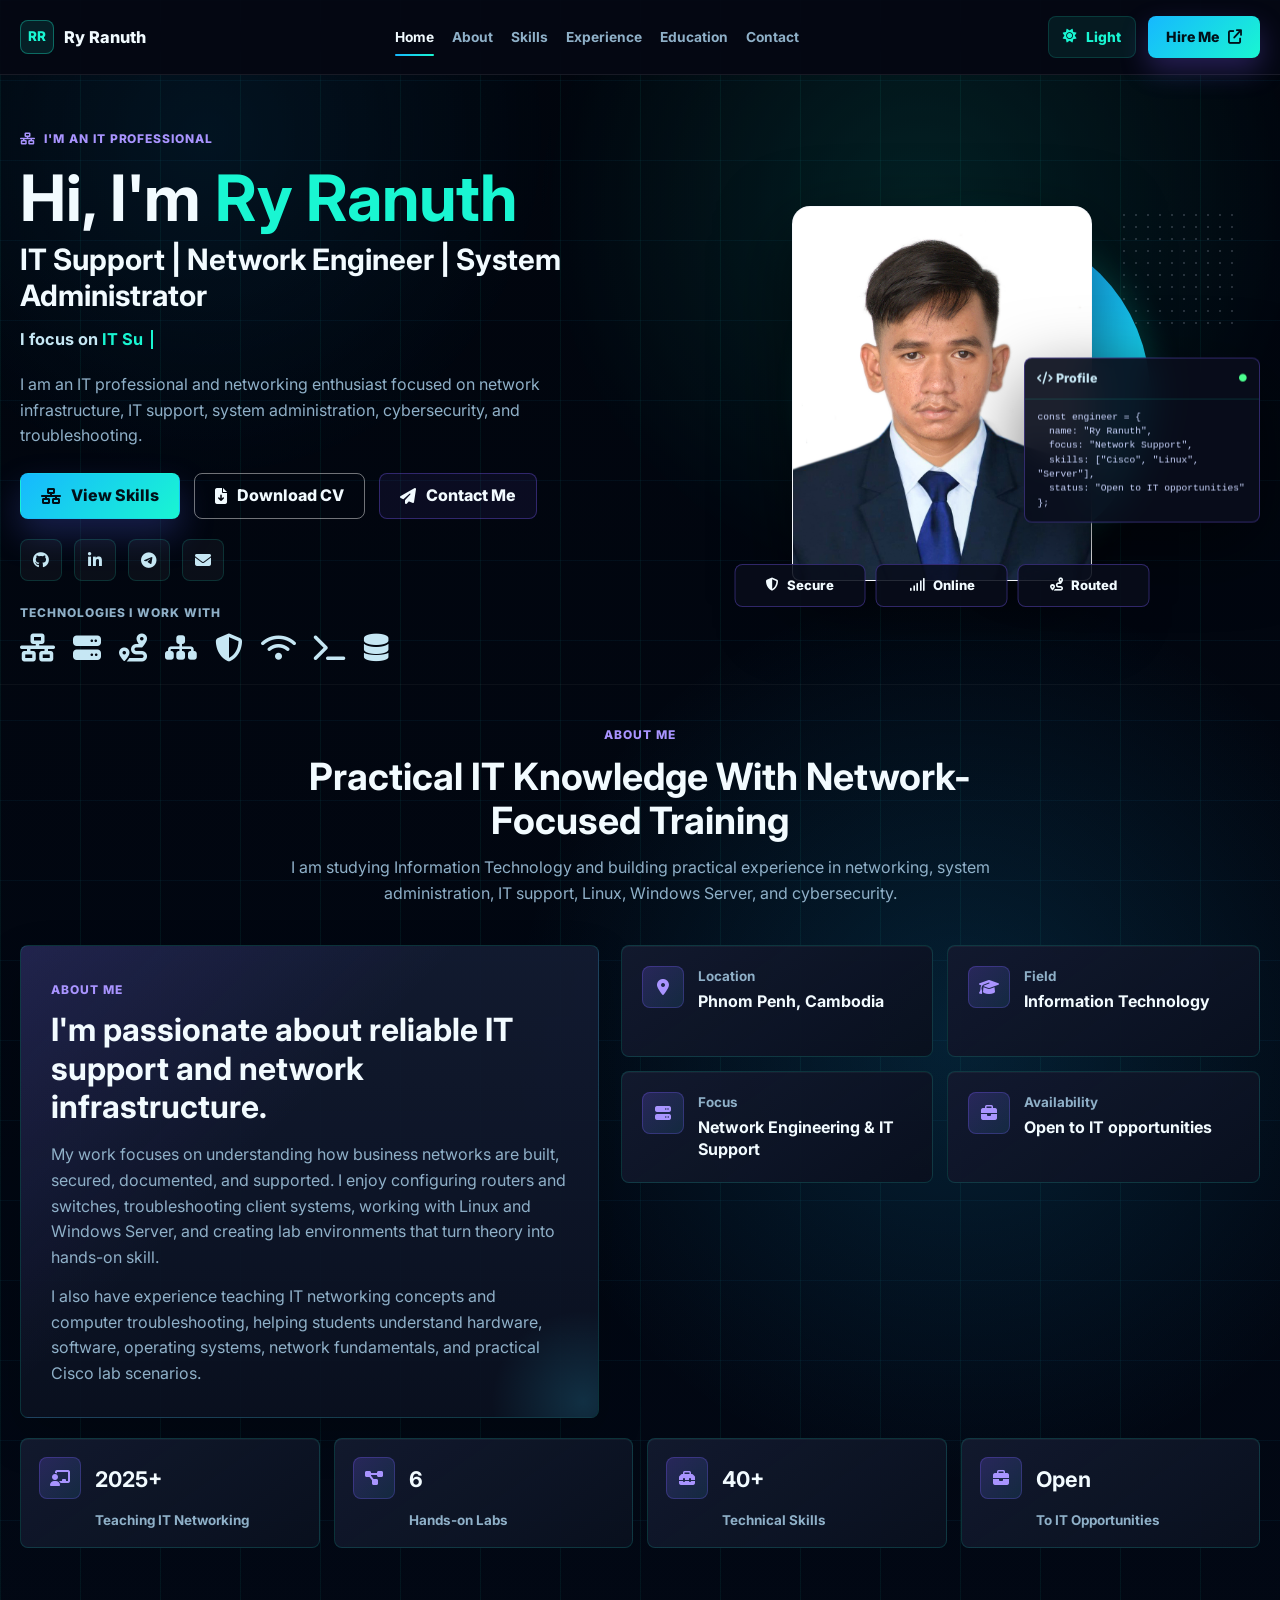
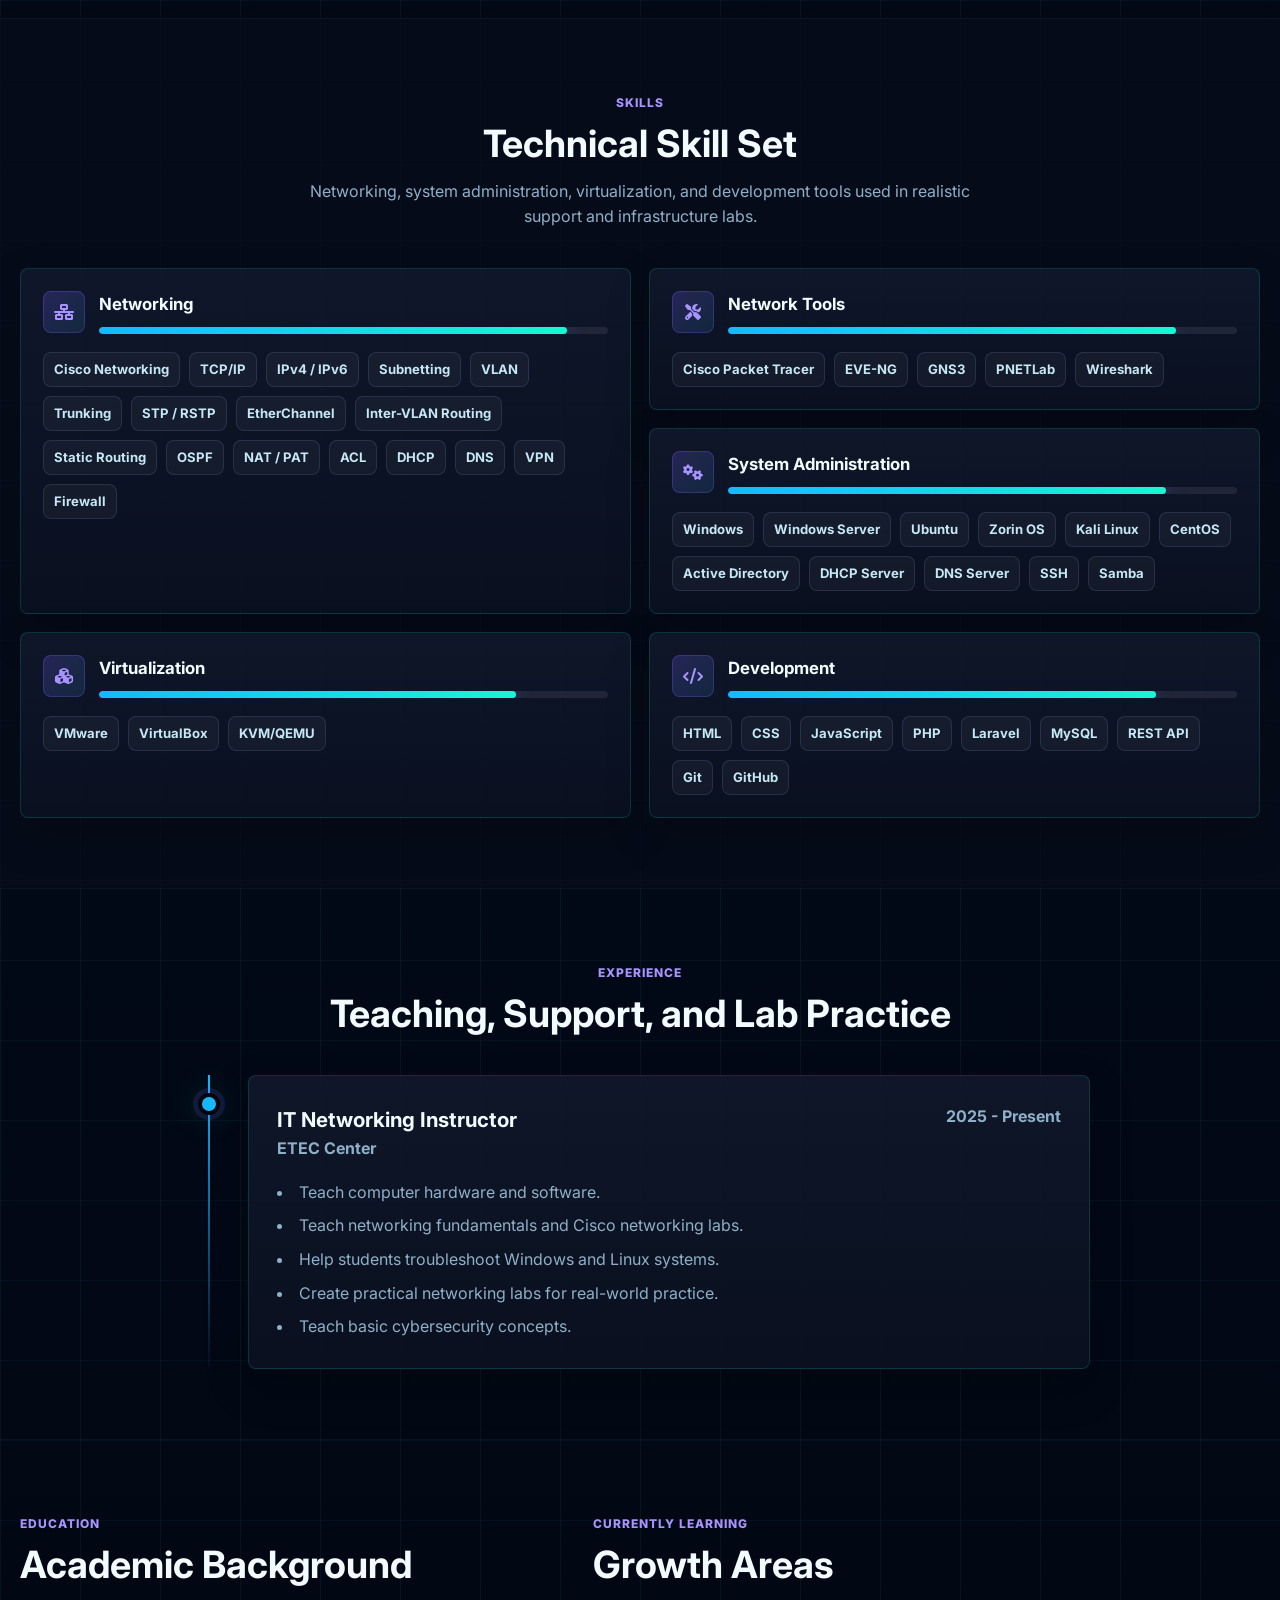
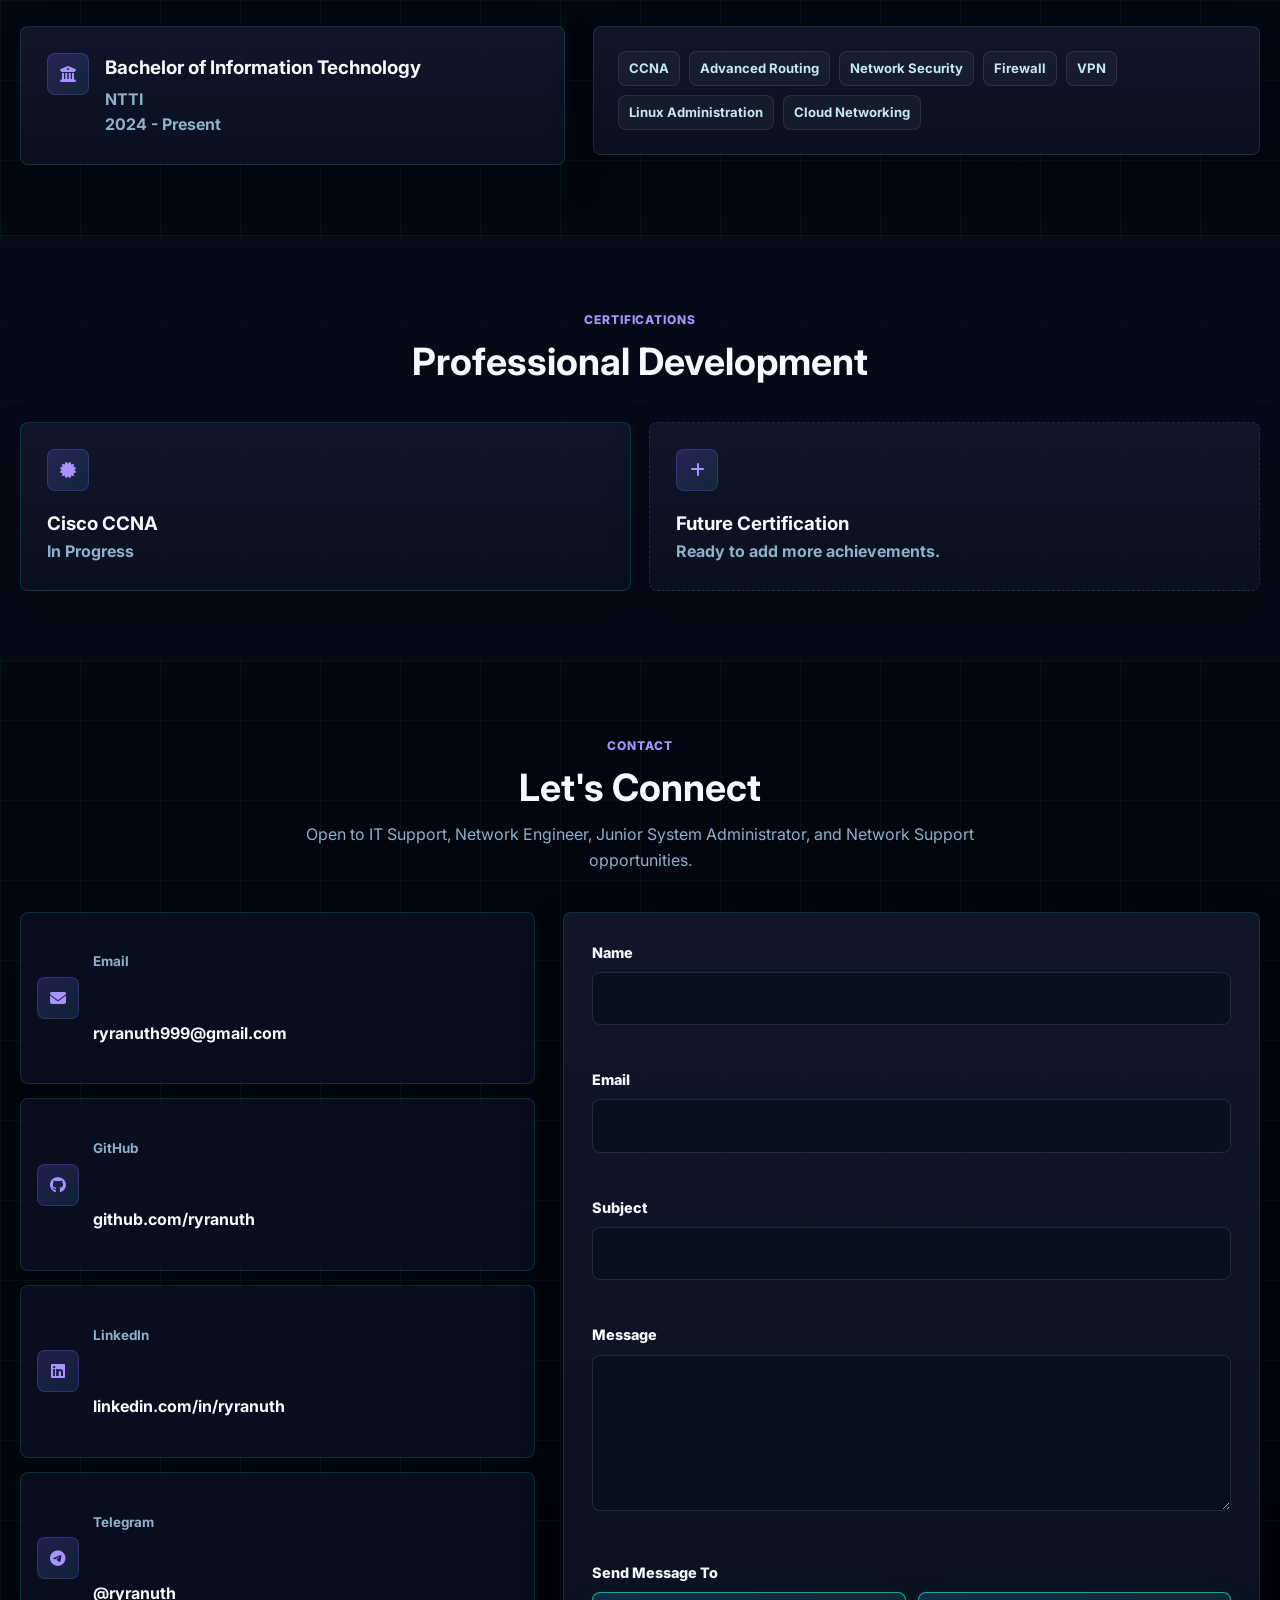
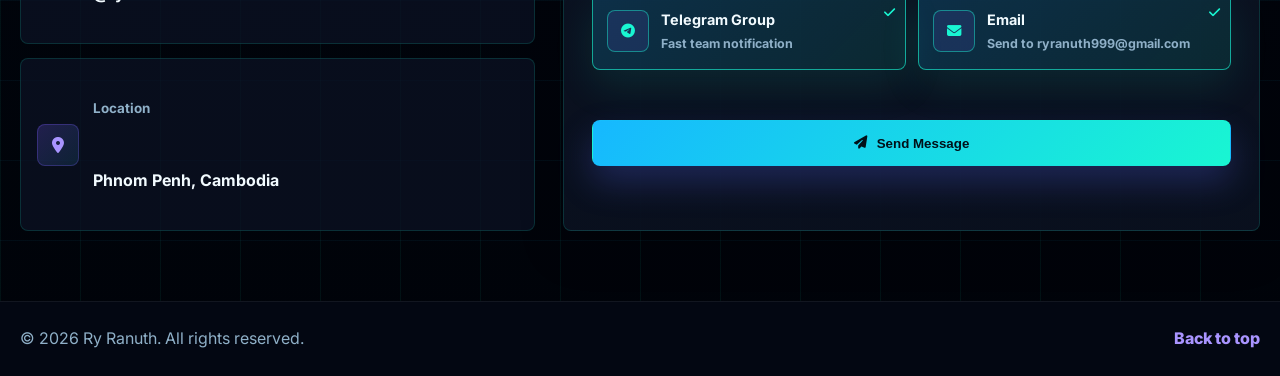
==== index.html @ 430db1b0 "Initial portfolio project" ====
<!DOCTYPE html>
<html lang="en">
  <head>
    <meta charset="UTF-8" />
    <meta name="viewport" content="width=device-width, initial-scale=1.0" />
    <meta
      name="description"
      content="Professional portfolio for Ry Ranuth, an IT Support and Network Engineer based in Phnom Penh, Cambodia."
    />
    <title>Ry Ranuth | IT Support & Network Engineer</title>

    <!-- Google Fonts and Font Awesome icons -->
    <link rel="preconnect" href="https://fonts.googleapis.com" />
    <link rel="preconnect" href="https://fonts.gstatic.com" crossorigin />
    <link
      href="https://fonts.googleapis.com/css2?family=Inter:wght@400;500;600;700;800&display=swap"
      rel="stylesheet"
    />
    <link
      rel="stylesheet"
      href="https://cdnjs.cloudflare.com/ajax/libs/font-awesome/6.5.2/css/all.min.css"
      crossorigin="anonymous"
      referrerpolicy="no-referrer"
    />

    <link rel="stylesheet" href="css/style.css?v=portfolio-ui-15" />
    <link rel="icon" type="image/svg+xml" href="assets/images/favicon.svg" />
  </head>
  <body>
    <!-- Header and main navigation -->
    <header class="site-header" id="top">
      <nav class="navbar" aria-label="Primary navigation">
        <a class="logo" href="#home" aria-label="Ry Ranuth home">
          <span class="logo-mark">RR</span>
          <span>Ry Ranuth</span>
        </a>

        <button
          class="menu-toggle"
          type="button"
          aria-label="Open navigation menu"
          aria-expanded="false"
        >
          <span class="menu-bars" aria-hidden="true"></span>
        </button>

        <ul class="nav-links">
          <li><a href="#home" class="nav-link active">Home</a></li>
          <li><a href="#about" class="nav-link">About</a></li>
          <li><a href="#skills" class="nav-link">Skills</a></li>
          <li><a href="#experience" class="nav-link">Experience</a></li>
          <li><a href="#education" class="nav-link">Education</a></li>
          <li><a href="#contact" class="nav-link">Contact</a></li>
        </ul>

        <div class="nav-actions">
          <button class="theme-toggle" id="themeToggle" type="button" aria-label="Switch to light mode">
            <i class="fa-solid fa-sun"></i>
            <span>Light</span>
          </button>
          <a class="nav-cta" href="#contact">
            Hire Me
            <i class="fa-solid fa-arrow-up-right-from-square"></i>
          </a>
        </div>
      </nav>
    </header>

    <main>
      <!-- Hero section -->
      <section class="hero section" id="home">
        <div class="hero-bg-grid" aria-hidden="true"></div>
        <div class="container hero-content">
          <div class="hero-copy reveal visible">
            <p class="eyebrow">
              <i class="fa-solid fa-network-wired"></i>
              I'm an IT professional
            </p>
            <h1>Hi, I'm <span>Ry Ranuth</span></h1>
            <h2>IT Support | Network Engineer | System Administrator</h2>
            <p class="typing-line">
              I focus on <span id="typingText">IT Support</span>
              <span class="typing-cursor" aria-hidden="true"></span>
            </p>
            <p class="hero-description">
              I am an IT professional and networking enthusiast focused on
              network infrastructure, IT support, system administration,
              cybersecurity, and troubleshooting.
            </p>

            <div class="hero-actions" aria-label="Primary actions">
              <a class="btn btn-primary" href="#skills">
                <i class="fa-solid fa-network-wired"></i>
                View Skills
              </a>
              <a class="btn btn-secondary" href="#" id="downloadCv">
                <i class="fa-solid fa-file-arrow-down"></i>
                Download CV
              </a>
              <a class="btn btn-ghost" href="#contact">
                <i class="fa-solid fa-paper-plane"></i>
                Contact Me
              </a>
            </div>

            <div class="social-links" aria-label="Social links">
              <a href="https://github.com/ryranuth999" target="_blank" rel="noopener" aria-label="GitHub">
                <i class="fa-brands fa-github"></i>
                <span class="icon-fallback">GH</span>
              </a>
              <a href="https://www.linkedin.com/in/ryranuth" target="_blank" rel="noopener" aria-label="LinkedIn">
                <i class="fa-brands fa-linkedin-in"></i>
                <span class="icon-fallback">IN</span>
              </a>
              <a href="https://t.me/ryranuth" target="_blank" rel="noopener" aria-label="Telegram">
                <i class="fa-brands fa-telegram"></i>
                <span class="icon-fallback">TG</span>
              </a>
              <a href="mailto:ryranuth999@gmail.com" aria-label="Email">
                <i class="fa-solid fa-envelope"></i>
                <span class="icon-fallback">@</span>
              </a>
            </div>

            <div class="hero-tech">
              <span>Technologies I work with</span>
              <div>
                <i class="fa-solid fa-network-wired" title="Network Infrastructure"></i>
                <i class="fa-solid fa-server" title="Server Administration"></i>
                <i class="fa-solid fa-route" title="Routing"></i>
                <i class="fa-solid fa-sitemap" title="VLAN and Switching"></i>
                <i class="fa-solid fa-shield-halved" title="Firewall and Security"></i>
                <i class="fa-solid fa-wifi" title="Wireless and VPN"></i>
                <i class="fa-solid fa-terminal" title="Linux and SSH"></i>
                <i class="fa-solid fa-database" title="DNS, DHCP, and Services"></i>
              </div>
            </div>
          </div>

          <div class="hero-visual reveal visible">
            <div class="portrait-stage">
              <div class="dot-pattern" aria-hidden="true"></div>
              <div class="portrait-orbit" aria-hidden="true"></div>
              <div class="portrait-frame">
                <img
                  src="assets/images/profile.jpg"
                  alt="Professional portrait of Ry Ranuth"
                />
              </div>
              <div class="code-card" aria-label="Professional profile code card">
                <div class="code-header">
                  <span><i class="fa-solid fa-code"></i> Profile</span>
                  <i class="fa-solid fa-circle"></i>
                </div>
                <pre><code>const engineer = {
  name: "Ry Ranuth",
  focus: "Network Support",
  skills: ["Cisco", "Linux", "Server"],
  status: "Open to IT opportunities"
};</code></pre>
              </div>
              <div class="status-panel" aria-label="Network status summary">
                <span><i class="fa-solid fa-shield-halved"></i> Secure</span>
                <span><i class="fa-solid fa-signal"></i> Online</span>
                <span><i class="fa-solid fa-route"></i> Routed</span>
              </div>
            </div>
          </div>
        </div>
      </section>

      <!-- About section -->
      <section class="section" id="about">
        <div class="container">
          <div class="section-heading reveal">
            <p class="eyebrow">About Me</p>
            <h2>Practical IT Knowledge With Network-Focused Training</h2>
            <p>
              I am studying Information Technology and building practical
              experience in networking, system administration, IT support,
              Linux, Windows Server, and cybersecurity.
            </p>
          </div>

          <div class="about-grid">
            <article class="about-text reveal">
              <p class="eyebrow">About Me</p>
              <h3>I'm passionate about reliable IT support and network infrastructure.</h3>
              <p>
                My work focuses on understanding how business networks are
                built, secured, documented, and supported. I enjoy configuring
                routers and switches, troubleshooting client systems, working
                with Linux and Windows Server, and creating lab environments
                that turn theory into hands-on skill.
              </p>
              <p>
                I also have experience teaching IT networking concepts and
                computer troubleshooting, helping students understand hardware,
                software, operating systems, network fundamentals, and practical
                Cisco lab scenarios.
              </p>
            </article>

            <div class="info-cards">
              <article class="info-card reveal">
                <i class="fa-solid fa-location-dot"></i>
                <div>
                  <span>Location</span>
                  <strong>Phnom Penh, Cambodia</strong>
                </div>
              </article>
              <article class="info-card reveal">
                <i class="fa-solid fa-graduation-cap"></i>
                <div>
                  <span>Field</span>
                  <strong>Information Technology</strong>
                </div>
              </article>
              <article class="info-card reveal">
                <i class="fa-solid fa-server"></i>
                <div>
                  <span>Focus</span>
                  <strong>Network Engineering & IT Support</strong>
                </div>
              </article>
              <article class="info-card reveal">
                <i class="fa-solid fa-briefcase"></i>
                <div>
                  <span>Availability</span>
                  <strong>Open to IT opportunities</strong>
                </div>
              </article>
            </div>
          </div>

          <div class="stats-grid">
            <article class="stat-card reveal">
              <i class="fa-solid fa-chalkboard-user"></i>
              <strong>2025+</strong>
              <span>Teaching IT Networking</span>
            </article>
            <article class="stat-card reveal">
              <i class="fa-solid fa-diagram-project"></i>
              <strong>6</strong>
              <span>Hands-on Labs</span>
            </article>
            <article class="stat-card reveal">
              <i class="fa-solid fa-toolbox"></i>
              <strong>40+</strong>
              <span>Technical Skills</span>
            </article>
            <article class="stat-card reveal">
              <i class="fa-solid fa-briefcase"></i>
              <strong>Open</strong>
              <span>To IT Opportunities</span>
            </article>
          </div>
        </div>
      </section>

      <!-- Skills section -->
      <section class="section section-alt" id="skills">
        <div class="container">
          <div class="section-heading reveal">
            <p class="eyebrow">Skills</p>
            <h2>Technical Skill Set</h2>
            <p>
              Networking, system administration, virtualization, and development
              tools used in realistic support and infrastructure labs.
            </p>
          </div>

          <div class="skills-grid">
            <article class="skill-category reveal">
              <div class="category-header">
                <i class="fa-solid fa-network-wired"></i>
                <div>
                  <h3>Networking</h3>
                  <div class="skill-meter"><span style="width: 92%"></span></div>
                </div>
              </div>
              <div class="skill-tags">
                <span>Cisco Networking</span><span>TCP/IP</span><span>IPv4 / IPv6</span>
                <span>Subnetting</span><span>VLAN</span><span>Trunking</span>
                <span>STP / RSTP</span><span>EtherChannel</span><span>Inter-VLAN Routing</span>
                <span>Static Routing</span><span>OSPF</span><span>NAT / PAT</span>
                <span>ACL</span><span>DHCP</span><span>DNS</span>
                <span>VPN</span><span>Firewall</span>
              </div>
            </article>

            <article class="skill-category reveal">
              <div class="category-header">
                <i class="fa-solid fa-screwdriver-wrench"></i>
                <div>
                  <h3>Network Tools</h3>
                  <div class="skill-meter"><span style="width: 88%"></span></div>
                </div>
              </div>
              <div class="skill-tags">
                <span>Cisco Packet Tracer</span><span>EVE-NG</span><span>GNS3</span>
                <span>PNETLab</span><span>Wireshark</span>
              </div>
            </article>

            <article class="skill-category reveal">
              <div class="category-header">
                <i class="fa-solid fa-gears"></i>
                <div>
                  <h3>System Administration</h3>
                  <div class="skill-meter"><span style="width: 86%"></span></div>
                </div>
              </div>
              <div class="skill-tags">
                <span>Windows</span><span>Windows Server</span><span>Ubuntu</span>
                <span>Zorin OS</span><span>Kali Linux</span><span>CentOS</span>
                <span>Active Directory</span><span>DHCP Server</span><span>DNS Server</span>
                <span>SSH</span><span>Samba</span>
              </div>
            </article>

            <article class="skill-category reveal">
              <div class="category-header">
                <i class="fa-solid fa-cubes"></i>
                <div>
                  <h3>Virtualization</h3>
                  <div class="skill-meter"><span style="width: 82%"></span></div>
                </div>
              </div>
              <div class="skill-tags">
                <span>VMware</span><span>VirtualBox</span><span>KVM/QEMU</span>
              </div>
            </article>

            <article class="skill-category reveal">
              <div class="category-header">
                <i class="fa-solid fa-code"></i>
                <div>
                  <h3>Development</h3>
                  <div class="skill-meter"><span style="width: 84%"></span></div>
                </div>
              </div>
              <div class="skill-tags">
                <span>HTML</span><span>CSS</span><span>JavaScript</span>
                <span>PHP</span><span>Laravel</span><span>MySQL</span>
                <span>REST API</span><span>Git</span><span>GitHub</span>
              </div>
            </article>
          </div>
        </div>
      </section>

      <!-- Experience section -->
      <section class="section" id="experience">
        <div class="container">
          <div class="section-heading reveal">
            <p class="eyebrow">Experience</p>
            <h2>Teaching, Support, and Lab Practice</h2>
          </div>

          <div class="timeline">
            <article class="timeline-item reveal">
              <div class="timeline-dot" aria-hidden="true"></div>
              <div class="timeline-content">
                <div class="timeline-top">
                  <div>
                    <h3>IT Networking Instructor</h3>
                    <p>ETEC Center</p>
                  </div>
                  <span>2025 - Present</span>
                </div>
                <ul>
                  <li>Teach computer hardware and software.</li>
                  <li>Teach networking fundamentals and Cisco networking labs.</li>
                  <li>Help students troubleshoot Windows and Linux systems.</li>
                  <li>Create practical networking labs for real-world practice.</li>
                  <li>Teach basic cybersecurity concepts.</li>
                </ul>
              </div>
            </article>
          </div>
        </div>
      </section>

      <!-- Education and certifications section -->
      <section class="section" id="education">
        <div class="container education-layout">
          <div class="education-column reveal">
            <div class="section-heading align-left">
              <p class="eyebrow">Education</p>
              <h2>Academic Background</h2>
            </div>
            <article class="education-card">
              <i class="fa-solid fa-building-columns"></i>
              <div>
                <h3>Bachelor of Information Technology</h3>
                <p>NTTI</p>
                <span>2024 - Present</span>
              </div>
            </article>
          </div>

          <div class="learning-column reveal">
            <div class="section-heading align-left">
              <p class="eyebrow">Currently Learning</p>
              <h2>Growth Areas</h2>
            </div>
            <div class="learning-list">
              <span>CCNA</span><span>Advanced Routing</span><span>Network Security</span>
              <span>Firewall</span><span>VPN</span><span>Linux Administration</span>
              <span>Cloud Networking</span>
            </div>
          </div>
        </div>
      </section>

      <section class="section section-alt" id="certifications">
        <div class="container">
          <div class="section-heading reveal">
            <p class="eyebrow">Certifications</p>
            <h2>Professional Development</h2>
          </div>

          <div class="cert-grid">
            <article class="cert-card reveal">
              <i class="fa-solid fa-certificate"></i>
              <h3>Cisco CCNA</h3>
              <p>In Progress</p>
            </article>
            <article class="cert-card reveal muted-card">
              <i class="fa-solid fa-plus"></i>
              <h3>Future Certification</h3>
              <p>Ready to add more achievements.</p>
            </article>
          </div>
        </div>
      </section>

      <!-- Contact section -->
      <section class="section" id="contact">
        <div class="container">
          <div class="section-heading reveal">
            <p class="eyebrow">Contact</p>
            <h2>Let's Connect</h2>
            <p>
              Open to IT Support, Network Engineer, Junior System Administrator,
              and Network Support opportunities.
            </p>
          </div>

          <div class="contact-grid">
            <div class="contact-details reveal">
              <a class="contact-item" href="mailto:ryranuth999@gmail.com">
                <i class="fa-solid fa-envelope"></i>
                <span>Email</span>
                <strong>ryranuth999@gmail.com</strong>
              </a>
              <a class="contact-item" href="https://github.com/ryranuth" target="_blank" rel="noopener">
                <i class="fa-brands fa-github"></i>
                <span>GitHub</span>
                <strong>github.com/ryranuth</strong>
              </a>
              <a class="contact-item" href="https://www.linkedin.com/in/ryranuth" target="_blank" rel="noopener">
                <i class="fa-brands fa-linkedin"></i>
                <span>LinkedIn</span>
                <strong>linkedin.com/in/ryranuth</strong>
              </a>
              <a class="contact-item" href="https://t.me/ryranuth" target="_blank" rel="noopener">
                <i class="fa-brands fa-telegram"></i>
                <span>Telegram</span>
                <strong>@ryranuth</strong>
              </a>
              <div class="contact-item">
                <i class="fa-solid fa-location-dot"></i>
                <span>Location</span>
                <strong>Phnom Penh, Cambodia</strong>
              </div>
            </div>

            <form class="contact-form reveal" id="contactForm" novalidate>
              <div class="form-row">
                <label for="name">Name</label>
                <input type="text" id="name" name="name" autocomplete="name" required />
                <small class="error-message"></small>
              </div>
              <div class="form-row">
                <label for="email">Email</label>
                <input type="email" id="email" name="email" autocomplete="email" required />
                <small class="error-message"></small>
              </div>
              <div class="form-row">
                <label for="subject">Subject</label>
                <input type="text" id="subject" name="subject" required />
                <small class="error-message"></small>
              </div>
              <div class="form-row">
                <label for="message">Message</label>
                <textarea id="message" name="message" rows="5" required></textarea>
                <small class="error-message"></small>
              </div>
              <fieldset class="delivery-options" aria-describedby="deliveryError">
                <legend>Send Message To</legend>
                <label class="delivery-option">
                  <input type="checkbox" name="delivery[]" value="telegram" checked />
                  <span class="delivery-icon"><i class="fa-brands fa-telegram"></i></span>
                  <span>
                    <strong>Telegram Group</strong>
                    <small>Fast team notification</small>
                  </span>
                </label>
                <label class="delivery-option">
                  <input type="checkbox" name="delivery[]" value="email" checked />
                  <span class="delivery-icon"><i class="fa-solid fa-envelope"></i></span>
                  <span>
                    <strong>Email</strong>
                    <small>Send to ryranuth999@gmail.com</small>
                  </span>
                </label>
                <small class="delivery-error" id="deliveryError"></small>
              </fieldset>
              <button class="btn btn-primary submit-btn" type="submit">
                <i class="fa-solid fa-paper-plane"></i>
                Send Message
              </button>
              <p class="form-status" id="formStatus" role="status" aria-live="polite"></p>
            </form>
          </div>
        </div>
      </section>
    </main>

    <!-- Footer -->
    <footer class="footer">
      <div class="container footer-content">
        <p>&copy; <span id="year"></span> Ry Ranuth. All rights reserved.</p>
        <a href="#home">Back to top</a>
      </div>
    </footer>

    <button class="scroll-top" id="scrollTop" type="button" aria-label="Scroll to top">
      <i class="fa-solid fa-arrow-up"></i>
    </button>

    <script src="js/script.js?v=portfolio-ui-15"></script>
  </body>
</html>
---- css/style.css ----
/* Base variables and reset */
:root {
  --bg: #050914;
  --bg-2: #080d1b;
  --panel: #0b1222;
  --panel-2: #0f182b;
  --text: #f5f7ff;
  --muted: #9aa4bc;
  --soft: #c7d0e5;
  --accent: #7c5cff;
  --accent-2: #37d4ff;
  --accent-3: #ff7a45;
  --line: rgba(151, 164, 214, 0.15);
  --line-strong: rgba(124, 92, 255, 0.42);
  --shadow: 0 24px 70px rgba(0, 0, 0, 0.35);
  --glow: 0 0 34px rgba(124, 92, 255, 0.32);
  --radius: 8px;
  --header-height: 74px;
  --container: 1280px;
}

body.theme-night {
  --bg: #01050d;
  --bg-2: #020817;
  --panel: #06101d;
  --panel-2: #0a1728;
  --text: #f2fbff;
  --muted: #8fb0c8;
  --soft: #c6e7f4;
  --accent: #16b8ff;
  --accent-2: #19f6d2;
  --accent-3: #9be15d;
  --line: rgba(25, 246, 210, 0.15);
  --line-strong: rgba(25, 246, 210, 0.45);
  --shadow: 0 24px 72px rgba(0, 0, 0, 0.52);
  --glow: 0 0 34px rgba(25, 246, 210, 0.24);
}

body.theme-light {
  --bg: #f6f9ff;
  --bg-2: #eef5ff;
  --panel: #ffffff;
  --panel-2: #edf4ff;
  --text: #101827;
  --muted: #52627a;
  --soft: #27364d;
  --accent: #3457ff;
  --accent-2: #08a6c7;
  --accent-3: #ef7d2d;
  --line: rgba(36, 59, 96, 0.14);
  --line-strong: rgba(52, 87, 255, 0.34);
  --shadow: 0 22px 60px rgba(33, 45, 73, 0.14);
  --glow: 0 0 30px rgba(52, 87, 255, 0.16);
}

* {
  box-sizing: border-box;
  margin: 0;
  padding: 0;
}

html {
  scroll-behavior: smooth;
  scroll-padding-top: var(--header-height);
}

body {
  min-height: 100vh;
  overflow-x: hidden;
  background:
    linear-gradient(90deg, rgba(124, 92, 255, 0.08) 1px, transparent 1px),
    linear-gradient(rgba(124, 92, 255, 0.05) 1px, transparent 1px),
    linear-gradient(180deg, var(--bg) 0%, #060b17 44%, #040711 100%);
  background-size: 80px 80px, 80px 80px, auto;
  color: var(--text);
  font-family: "Inter", Arial, sans-serif;
  line-height: 1.6;
}

body.theme-night {
  background:
    linear-gradient(90deg, rgba(25, 246, 210, 0.06) 1px, transparent 1px),
    linear-gradient(rgba(22, 184, 255, 0.05) 1px, transparent 1px),
    radial-gradient(circle at 75% 20%, rgba(22, 184, 255, 0.15), transparent 28rem),
    linear-gradient(180deg, #01050d 0%, #020917 46%, #000309 100%);
  background-size: 80px 80px, 80px 80px, auto, auto;
}

body.theme-light {
  background:
    linear-gradient(90deg, rgba(52, 87, 255, 0.07) 1px, transparent 1px),
    linear-gradient(rgba(8, 166, 199, 0.06) 1px, transparent 1px),
    radial-gradient(circle at 72% 18%, rgba(52, 87, 255, 0.16), transparent 28rem),
    linear-gradient(180deg, #f8fbff 0%, #edf5ff 48%, #f7fbff 100%);
  background-size: 80px 80px, 80px 80px, auto, auto;
}

body.menu-open {
  overflow: hidden;
}

img {
  display: block;
  max-width: 100%;
}

a {
  color: inherit;
  text-decoration: none;
}

ul {
  list-style-position: inside;
}

.container {
  width: min(100% - 40px, var(--container));
  margin-inline: auto;
}

.section {
  position: relative;
  padding: 70px 0;
}

.hero + .section {
  padding-top: 36px;
}

.hero + .section .section-heading.reveal {
  opacity: 1;
  transform: none;
}

.section + .section {
  border-top: 1px solid rgba(255, 255, 255, 0.04);
}

.section-alt {
  background: rgba(8, 13, 27, 0.76);
}

body.theme-light .section-alt {
  background: rgba(238, 245, 255, 0.78);
}

.section-heading {
  max-width: 710px;
  margin: 0 auto 38px;
  text-align: center;
}

.section-heading.align-left {
  margin-inline: 0;
  text-align: left;
}

.section-heading h2 {
  margin-top: 8px;
  color: var(--text);
  font-size: clamp(1.75rem, 3vw, 2.35rem);
  line-height: 1.18;
}

.section-heading p:not(.eyebrow) {
  margin-top: 12px;
  color: var(--muted);
}

.eyebrow {
  display: inline-flex;
  align-items: center;
  gap: 8px;
  color: #a994ff;
  font-size: 0.75rem;
  font-weight: 800;
  letter-spacing: 0.08em;
  text-transform: uppercase;
}

/* Sticky navigation */
.site-header {
  position: sticky;
  top: 0;
  z-index: 1000;
  border-bottom: 1px solid rgba(255, 255, 255, 0.08);
  background: rgba(5, 9, 20, 0.86);
  backdrop-filter: blur(18px);
}

.navbar {
  width: min(100% - 40px, var(--container));
  min-height: var(--header-height);
  margin-inline: auto;
  display: flex;
  align-items: center;
  justify-content: space-between;
  gap: 22px;
}

.logo {
  display: inline-flex;
  align-items: center;
  gap: 10px;
  font-size: 1.02rem;
  font-weight: 800;
  white-space: nowrap;
}

.logo-mark {
  width: 34px;
  height: 34px;
  display: inline-grid;
  place-items: center;
  border-radius: var(--radius);
  background: rgba(124, 92, 255, 0.14);
  color: #a994ff;
  font-size: 0.84rem;
  box-shadow: inset 0 0 0 1px rgba(124, 92, 255, 0.42);
}

.nav-links {
  display: flex;
  align-items: center;
  gap: 18px;
  list-style: none;
}

.nav-link {
  position: relative;
  display: inline-flex;
  align-items: center;
  min-height: 38px;
  color: var(--muted);
  font-size: 0.86rem;
  font-weight: 700;
  transition: color 0.2s ease;
}

.nav-link::after {
  content: "";
  position: absolute;
  right: 0;
  bottom: 0;
  left: 0;
  height: 2px;
  border-radius: 99px;
  background: linear-gradient(90deg, var(--accent), var(--accent-2));
  transform: scaleX(0);
  transform-origin: left;
  transition: transform 0.2s ease;
}

.nav-link:hover,
.nav-link.active {
  color: var(--text);
}

.nav-link:hover::after,
.nav-link.active::after {
  transform: scaleX(1);
}

.nav-cta {
  min-height: 42px;
  display: inline-flex;
  align-items: center;
  justify-content: center;
  gap: 9px;
  border-radius: var(--radius);
  padding: 0 18px;
  background: linear-gradient(135deg, #4e7bff, var(--accent));
  color: #fff;
  font-size: 0.88rem;
  font-weight: 800;
  box-shadow: 0 12px 28px rgba(124, 92, 255, 0.28);
  transition: transform 0.2s ease, box-shadow 0.2s ease;
}

.nav-cta:hover {
  transform: translateY(-2px);
  box-shadow: var(--glow);
}

.nav-actions {
  display: flex;
  align-items: center;
  gap: 12px;
}

.theme-toggle {
  min-height: 42px;
  display: inline-flex;
  align-items: center;
  justify-content: center;
  gap: 9px;
  border: 1px solid var(--line);
  border-radius: var(--radius);
  padding: 0 14px;
  background: rgba(255, 255, 255, 0.045);
  color: var(--soft);
  font: inherit;
  font-size: 0.86rem;
  font-weight: 800;
  cursor: pointer;
  transition: color 0.2s ease, border-color 0.2s ease, background 0.2s ease, transform 0.2s ease;
}

.theme-toggle:hover {
  border-color: var(--line-strong);
  background: rgba(124, 92, 255, 0.12);
  color: #fff;
  transform: translateY(-2px);
}

body.theme-night .theme-toggle {
  background: rgba(25, 246, 210, 0.08);
  color: var(--accent-2);
}

body.theme-night .theme-toggle:hover {
  background: rgba(25, 246, 210, 0.12);
}

body.theme-night .logo-mark {
  background: rgba(25, 246, 210, 0.1);
  color: var(--accent-2);
  box-shadow: inset 0 0 0 1px rgba(25, 246, 210, 0.35);
}

body.theme-night .nav-cta,
body.theme-night .btn-primary {
  background: linear-gradient(135deg, #16b8ff, #19f6d2);
  color: #011019;
}

body.theme-light .site-header {
  border-bottom-color: rgba(36, 59, 96, 0.1);
  background: rgba(248, 251, 255, 0.86);
}

body.theme-light .logo-mark {
  background: #eef4ff;
  color: var(--accent);
  box-shadow: inset 0 0 0 1px rgba(52, 87, 255, 0.22);
}

body.theme-light .nav-cta,
body.theme-light .btn-primary {
  background: linear-gradient(135deg, #3457ff, #08a6c7);
  color: #fff;
}

body.theme-light .theme-toggle {
  border-color: rgba(36, 59, 96, 0.16);
  background: #ffffff;
  color: var(--soft);
  box-shadow: 0 10px 26px rgba(33, 45, 73, 0.08);
}

body.theme-light .theme-toggle:hover {
  background: #eef5ff;
  color: var(--accent);
}

body.theme-light .menu-toggle,
body.theme-light .social-links a {
  border-color: rgba(36, 59, 96, 0.14);
  background: #ffffff;
  color: var(--soft);
}

body.theme-light .btn-secondary {
  border-color: rgba(36, 59, 96, 0.28);
  color: var(--text);
}

body.theme-light .btn-ghost {
  border-color: rgba(52, 87, 255, 0.22);
  background: rgba(52, 87, 255, 0.06);
  color: var(--text);
}

.menu-toggle {
  width: 44px;
  height: 44px;
  display: none;
  place-items: center;
  border: 1px solid var(--line);
  border-radius: var(--radius);
  background: rgba(255, 255, 255, 0.04);
  color: var(--text);
  cursor: pointer;
}

.menu-bars,
.menu-bars::before,
.menu-bars::after {
  width: 18px;
  height: 2px;
  display: block;
  border-radius: 99px;
  background: currentColor;
  transition: transform 0.2s ease, opacity 0.2s ease;
}

.menu-bars {
  position: relative;
}

.menu-bars::before,
.menu-bars::after {
  content: "";
  position: absolute;
  left: 0;
}

.menu-bars::before {
  top: -6px;
}

.menu-bars::after {
  top: 6px;
}

.menu-toggle.is-open .menu-bars {
  transform: rotate(45deg);
}

.menu-toggle.is-open .menu-bars::before {
  opacity: 0;
}

.menu-toggle.is-open .menu-bars::after {
  top: 0;
  transform: rotate(-90deg);
}

/* Hero */
.hero {
  min-height: auto;
  display: grid;
  align-items: center;
  padding: 50px 0 22px;
  overflow: hidden;
}

.hero-bg-grid {
  position: absolute;
  inset: 0;
  opacity: 0.65;
  background:
    radial-gradient(circle at 70% 22%, rgba(124, 92, 255, 0.26), transparent 26rem),
    radial-gradient(circle at 16% 10%, rgba(55, 212, 255, 0.1), transparent 22rem);
  pointer-events: none;
}

body.theme-night .hero-bg-grid {
  background:
    radial-gradient(circle at 72% 22%, rgba(25, 246, 210, 0.18), transparent 24rem),
    radial-gradient(circle at 16% 10%, rgba(22, 184, 255, 0.13), transparent 22rem);
}

body.theme-light .hero-bg-grid {
  background:
    radial-gradient(circle at 72% 22%, rgba(52, 87, 255, 0.17), transparent 24rem),
    radial-gradient(circle at 16% 10%, rgba(8, 166, 199, 0.14), transparent 22rem);
}

.hero-content {
  position: relative;
  display: grid;
  grid-template-columns: minmax(0, 1fr) minmax(390px, 0.88fr);
  align-items: center;
  gap: 42px;
}

.hero h1 {
  max-width: 680px;
  margin-top: 14px;
  color: var(--text);
  font-size: clamp(3rem, 5vw, 4.25rem);
  line-height: 1.03;
  letter-spacing: 0;
}

.hero h1 span {
  color: #8d78ff;
}

body.theme-night .hero h1 span {
  color: var(--accent-2);
}

body.theme-light .hero h1 span {
  color: var(--accent);
}

.hero h2 {
  max-width: 650px;
  margin-top: 10px;
  color: var(--text);
  font-size: clamp(1.3rem, 2.3vw, 1.9rem);
  line-height: 1.25;
}

.typing-line {
  min-height: 32px;
  margin-top: 12px;
  color: var(--soft);
  font-size: 1.02rem;
  font-weight: 700;
}

.typing-line span:first-child {
  color: var(--accent-2);
}

.typing-cursor {
  display: inline-block;
  width: 2px;
  height: 1.15em;
  margin-left: 4px;
  transform: translateY(4px);
  background: var(--accent-2);
  animation: blink 0.8s infinite;
}

.hero-description {
  max-width: 620px;
  margin-top: 14px;
  color: var(--muted);
  font-size: 1rem;
}

.hero-actions {
  display: flex;
  flex-wrap: wrap;
  gap: 14px;
  margin-top: 24px;
}

.btn {
  min-height: 46px;
  display: inline-flex;
  align-items: center;
  justify-content: center;
  gap: 10px;
  border: 1px solid transparent;
  border-radius: var(--radius);
  padding: 0 20px;
  font-weight: 800;
  cursor: pointer;
  transition: transform 0.2s ease, border-color 0.2s ease, background 0.2s ease, box-shadow 0.2s ease;
}

.btn:hover {
  transform: translateY(-2px);
}

.btn-primary {
  background: linear-gradient(135deg, #3f77ff, var(--accent));
  color: #fff;
  box-shadow: 0 16px 34px rgba(91, 109, 255, 0.25);
}

.btn-secondary {
  border-color: rgba(255, 255, 255, 0.44);
  background: transparent;
  color: var(--text);
}

.btn-ghost {
  border-color: rgba(124, 92, 255, 0.34);
  background: rgba(124, 92, 255, 0.08);
  color: var(--text);
}

.social-links {
  display: flex;
  flex-wrap: wrap;
  gap: 12px;
  margin-top: 20px;
}

.social-links a {
  width: 42px;
  height: 42px;
  display: grid;
  place-items: center;
  border: 1px solid var(--line);
  border-radius: var(--radius);
  background: rgba(255, 255, 255, 0.04);
  color: var(--soft);
  transition: transform 0.2s ease, color 0.2s ease, border-color 0.2s ease, background 0.2s ease;
}

.social-links a:hover {
  border-color: var(--line-strong);
  background: rgba(124, 92, 255, 0.12);
  color: #fff;
  transform: translateY(-3px);
}

.icon-fallback {
  display: none;
  font-size: 0.78rem;
  font-weight: 900;
}

.fa-missing .social-links i {
  display: none;
}

.fa-missing .icon-fallback {
  display: inline;
}

.hero-tech {
  margin-top: 22px;
}

.hero-tech > span {
  display: block;
  margin-bottom: 12px;
  color: var(--muted);
  font-size: 0.75rem;
  font-weight: 800;
  letter-spacing: 0.08em;
  text-transform: uppercase;
}

.hero-tech div {
  display: flex;
  flex-wrap: wrap;
  gap: 18px;
}

.hero-tech i {
  color: var(--soft);
  font-size: 1.75rem;
  transition: color 0.2s ease, transform 0.2s ease;
}

.hero-tech i:hover {
  color: var(--accent-2);
  transform: translateY(-3px);
}

.hero-visual {
  min-width: 0;
}

.portrait-stage {
  position: relative;
  min-height: 450px;
  display: grid;
  place-items: center;
  padding-right: 76px;
}

.dot-pattern {
  position: absolute;
  top: 40px;
  right: 22px;
  width: 120px;
  height: 120px;
  opacity: 0.34;
  background-image: radial-gradient(rgba(199, 208, 229, 0.56) 1px, transparent 1px);
  background-size: 12px 12px;
}

.portrait-orbit {
  position: absolute;
  width: min(76%, 340px);
  aspect-ratio: 1;
  border-radius: 50%;
  background: linear-gradient(135deg, #3e2c91 0%, #7b4dff 58%, #37d4ff 100%);
  box-shadow: var(--glow);
}

body.theme-night .portrait-orbit {
  background: linear-gradient(135deg, #075c79 0%, #16b8ff 48%, #19f6d2 100%);
}

body.theme-light .portrait-orbit {
  background: linear-gradient(135deg, #dbe7ff 0%, #94dff0 48%, #4668ff 100%);
}

body.theme-light .code-card,
body.theme-light .status-panel span {
  border-color: rgba(52, 87, 255, 0.18);
  background: rgba(255, 255, 255, 0.88);
  color: var(--soft);
}

body.theme-light .code-card pre {
  color: #26364f;
}

.portrait-frame {
  position: relative;
  z-index: 2;
  width: min(68%, 300px);
  aspect-ratio: 4 / 5;
  overflow: hidden;
  border-radius: 18px 18px var(--radius) var(--radius);
  border: 1px solid rgba(255, 255, 255, 0.18);
  background: #f4f6fb;
  box-shadow: var(--shadow);
}

.portrait-frame img {
  width: 100%;
  height: 100%;
  object-fit: cover;
  object-position: center top;
}

.code-card {
  position: absolute;
  z-index: 3;
  right: 0;
  top: 50%;
  width: min(250px, 42%);
  border: 1px solid rgba(124, 92, 255, 0.35);
  border-radius: var(--radius);
  background: rgba(9, 14, 28, 0.92);
  box-shadow: var(--shadow);
  backdrop-filter: blur(18px);
  transform: translateY(-22%);
}

.code-header {
  display: flex;
  align-items: center;
  justify-content: space-between;
  border-bottom: 1px solid var(--line);
  padding: 10px 12px;
  color: var(--soft);
  font-size: 0.78rem;
  font-weight: 800;
}

.code-header .fa-circle {
  color: #4cff8f;
  font-size: 0.48rem;
}

.code-card pre {
  overflow: hidden;
  padding: 11px 12px;
  color: #cbd6ff;
  font-family: "Courier New", monospace;
  font-size: 0.6rem;
  line-height: 1.5;
  white-space: pre-wrap;
  overflow-wrap: anywhere;
}

.status-panel {
  position: absolute;
  z-index: 3;
  bottom: 12px;
  left: calc(50% - 38px);
  width: min(74%, 430px);
  display: grid;
  grid-template-columns: repeat(3, 1fr);
  gap: 10px;
  transform: translateX(-50%);
}

.status-panel span {
  min-width: 0;
  display: inline-flex;
  align-items: center;
  justify-content: center;
  gap: 8px;
  border: 1px solid rgba(124, 92, 255, 0.35);
  border-radius: var(--radius);
  padding: 10px 8px;
  background: rgba(8, 13, 27, 0.88);
  color: var(--text);
  font-size: 0.82rem;
  font-weight: 800;
}

/* About */
.about-grid {
  display: grid;
  grid-template-columns: minmax(0, 0.95fr) minmax(0, 1.05fr);
  gap: 22px;
  align-items: start;
}

.about-text,
.skill-category,
.timeline-content,
.education-card,
.cert-card,
.contact-form,
.learning-list {
  border: 1px solid var(--line);
  border-radius: var(--radius);
  background: linear-gradient(180deg, rgba(16, 24, 43, 0.92), rgba(10, 17, 32, 0.92));
  box-shadow: 0 18px 45px rgba(0, 0, 0, 0.18);
}

body.theme-light .about-text,
body.theme-light .skill-category,
body.theme-light .timeline-content,
body.theme-light .education-card,
body.theme-light .cert-card,
body.theme-light .contact-form,
body.theme-light .learning-list {
  background: linear-gradient(180deg, rgba(255, 255, 255, 0.94), rgba(244, 248, 255, 0.92));
  box-shadow: var(--shadow);
}

.about-text {
  position: relative;
  overflow: hidden;
  padding: 30px;
  color: var(--muted);
  background:
    linear-gradient(135deg, rgba(124, 92, 255, 0.14), transparent 42%),
    linear-gradient(180deg, rgba(18, 27, 49, 0.96), rgba(10, 17, 32, 0.92));
}

body.theme-light .about-text {
  background:
    linear-gradient(135deg, rgba(52, 87, 255, 0.09), transparent 42%),
    linear-gradient(180deg, rgba(255, 255, 255, 0.98), rgba(244, 248, 255, 0.94));
}

.about-text::after {
  content: "";
  position: absolute;
  right: -80px;
  bottom: -80px;
  width: 190px;
  height: 190px;
  border-radius: 50%;
  background: radial-gradient(circle, rgba(55, 212, 255, 0.16), transparent 68%);
  pointer-events: none;
}

.about-text h3 {
  margin: 10px 0 16px;
  color: var(--text);
  font-size: clamp(1.55rem, 2.6vw, 2rem);
  line-height: 1.2;
}

.about-text p + p {
  margin-top: 14px;
}

.info-cards {
  display: grid;
  grid-template-columns: repeat(2, minmax(0, 1fr));
  align-content: start;
  gap: 14px;
}

.info-card,
.stat-card {
  display: grid;
  grid-template-columns: 42px minmax(0, 1fr);
  align-items: start;
  gap: 14px;
  min-height: 112px;
  border: 1px solid var(--line);
  border-radius: var(--radius);
  padding: 20px;
  background:
    linear-gradient(145deg, rgba(18, 26, 47, 0.92), rgba(9, 16, 30, 0.84)),
    rgba(12, 19, 36, 0.78);
  box-shadow: inset 0 1px 0 rgba(255, 255, 255, 0.04);
  transition: transform 0.2s ease, border-color 0.2s ease, background 0.2s ease, box-shadow 0.2s ease;
}

body.theme-light .info-card,
body.theme-light .stat-card,
body.theme-light .contact-item {
  background:
    linear-gradient(145deg, rgba(255, 255, 255, 0.96), rgba(241, 247, 255, 0.9)),
    #fff;
}

.info-card:hover,
.stat-card:hover,
.skill-category:hover,
.cert-card:hover,
.contact-item:hover {
  border-color: var(--line-strong);
  background: rgba(18, 27, 49, 0.92);
  box-shadow: 0 18px 45px rgba(0, 0, 0, 0.18);
  transform: translateY(-4px);
}

body.theme-light .info-card:hover,
body.theme-light .stat-card:hover,
body.theme-light .skill-category:hover,
body.theme-light .cert-card:hover,
body.theme-light .contact-item:hover {
  background: #ffffff;
  box-shadow: var(--shadow);
}

.info-card i,
.stat-card i,
.category-header i,
.education-card i,
.cert-card i,
.contact-item i {
  width: 42px;
  height: 42px;
  flex: 0 0 42px;
  display: grid;
  place-items: center;
  border-radius: var(--radius);
  background: linear-gradient(135deg, rgba(124, 92, 255, 0.22), rgba(55, 212, 255, 0.1));
  color: #a994ff;
  box-shadow: inset 0 0 0 1px rgba(124, 92, 255, 0.28);
}

.info-card div {
  min-width: 0;
}

.info-card span,
.contact-item span,
.stat-card span {
  display: block;
  color: var(--muted);
  font-size: 0.84rem;
  font-weight: 700;
}

.info-card strong,
.contact-item strong,
.stat-card strong {
  display: block;
  margin-top: 4px;
  color: var(--text);
  line-height: 1.35;
}

.stats-grid {
  display: grid;
  grid-template-columns: repeat(4, minmax(0, 1fr));
  gap: 14px;
  margin-top: 20px;
}

.stat-card {
  min-height: 92px;
  align-items: center;
  padding: 18px;
}

.stat-card strong {
  grid-column: 2;
  font-size: 1.35rem;
  line-height: 1;
}

.stat-card span {
  grid-column: 2;
  margin-top: -2px;
  line-height: 1.35;
}

/* Skills */
.skills-grid {
  display: grid;
  grid-template-columns: repeat(2, minmax(0, 1fr));
  gap: 18px;
}

.skill-category {
  padding: 22px;
  transition: transform 0.2s ease, border-color 0.2s ease, background 0.2s ease;
}

.skill-category:nth-child(1) {
  grid-row: span 2;
}

.category-header {
  display: grid;
  grid-template-columns: 42px minmax(0, 1fr);
  align-items: center;
  gap: 14px;
  margin-bottom: 18px;
}

.category-header h3 {
  margin-bottom: 9px;
  font-size: 1.05rem;
}

.skill-meter {
  height: 7px;
  overflow: hidden;
  border-radius: 99px;
  background: rgba(255, 255, 255, 0.08);
}

.skill-meter span {
  display: block;
  height: 100%;
  border-radius: inherit;
  background: linear-gradient(90deg, var(--accent), var(--accent-2));
  box-shadow: 0 0 18px rgba(124, 92, 255, 0.5);
}

.skill-tags,
.tech-tags,
.learning-list {
  display: flex;
  flex-wrap: wrap;
  gap: 9px;
}

.skill-tags span,
.tech-tags span,
.learning-list span {
  display: inline-flex;
  align-items: center;
  min-height: 32px;
  border: 1px solid rgba(151, 164, 214, 0.16);
  border-radius: var(--radius);
  padding: 6px 10px;
  background: rgba(255, 255, 255, 0.04);
  color: var(--soft);
  font-size: 0.82rem;
  font-weight: 700;
}

body.theme-light .skill-tags span,
body.theme-light .tech-tags span,
body.theme-light .learning-list span {
  background: rgba(52, 87, 255, 0.06);
  color: var(--soft);
}

/* Experience */
.timeline {
  max-width: 900px;
  margin-inline: auto;
  position: relative;
}

.timeline::before {
  content: "";
  position: absolute;
  top: 0;
  bottom: 0;
  left: 18px;
  width: 2px;
  background: linear-gradient(var(--accent), rgba(124, 92, 255, 0.04));
}

.timeline-item {
  position: relative;
  padding-left: 58px;
}

.timeline-dot {
  position: absolute;
  top: 18px;
  left: 8px;
  width: 22px;
  height: 22px;
  border: 4px solid var(--bg);
  border-radius: 50%;
  background: var(--accent);
  box-shadow: 0 0 0 5px rgba(124, 92, 255, 0.14), var(--glow);
}

.timeline-content {
  padding: 28px;
}

.timeline-top {
  display: flex;
  justify-content: space-between;
  gap: 16px;
  margin-bottom: 18px;
}

.timeline-top h3 {
  font-size: 1.28rem;
}

.timeline-top p,
.timeline-top span {
  color: var(--muted);
  font-weight: 700;
}

.timeline-content ul {
  display: grid;
  gap: 8px;
  color: var(--muted);
}

/* Education and certifications */
.education-layout {
  display: grid;
  grid-template-columns: 0.9fr 1.1fr;
  gap: 28px;
}

.education-card {
  display: flex;
  gap: 16px;
  padding: 26px;
}

.education-card h3 {
  margin-bottom: 4px;
}

.education-card p,
.education-card span,
.cert-card p {
  color: var(--muted);
  font-weight: 700;
}

.learning-list {
  padding: 24px;
}

.cert-grid {
  display: grid;
  grid-template-columns: repeat(2, minmax(0, 1fr));
  gap: 18px;
}

.cert-card {
  padding: 26px;
  transition: transform 0.2s ease, border-color 0.2s ease, background 0.2s ease;
}

.cert-card i {
  margin-bottom: 18px;
}

.muted-card {
  border-style: dashed;
  opacity: 0.82;
}

/* Contact */
.contact-grid {
  display: grid;
  grid-template-columns: 0.85fr 1.15fr;
  gap: 28px;
}

.contact-details {
  display: grid;
  gap: 14px;
}

.contact-item {
  min-width: 0;
  display: grid;
  grid-template-columns: 42px minmax(0, 1fr);
  align-items: center;
  column-gap: 14px;
  border: 1px solid var(--line);
  border-radius: var(--radius);
  padding: 16px;
  background: rgba(12, 19, 36, 0.72);
  transition: transform 0.2s ease, border-color 0.2s ease, background 0.2s ease;
}

.contact-item span,
.contact-item strong {
  grid-column: 2;
  min-width: 0;
  overflow-wrap: anywhere;
}

.contact-item i {
  grid-row: 1 / span 2;
}

.contact-form {
  padding: 28px;
}

.form-row {
  margin-bottom: 18px;
}

label {
  display: block;
  margin-bottom: 8px;
  color: var(--text);
  font-size: 0.9rem;
  font-weight: 800;
}

input,
textarea {
  width: 100%;
  border: 1px solid rgba(151, 164, 214, 0.18);
  border-radius: var(--radius);
  outline: none;
  padding: 13px 14px;
  background: #07101d;
  color: var(--text);
  font: inherit;
  transition: border-color 0.2s ease, box-shadow 0.2s ease;
}

body.theme-light input,
body.theme-light textarea {
  background: #ffffff;
  color: var(--text);
}

textarea {
  resize: vertical;
  min-height: 142px;
}

input:focus,
textarea:focus {
  border-color: rgba(124, 92, 255, 0.78);
  box-shadow: 0 0 0 4px rgba(124, 92, 255, 0.14);
}

.delivery-options {
  display: grid;
  grid-template-columns: repeat(2, minmax(0, 1fr));
  gap: 12px;
  margin: 2px 0 18px;
  border: 0;
}

.delivery-options legend {
  grid-column: 1 / -1;
  margin-bottom: 8px;
  color: var(--text);
  font-size: 0.9rem;
  font-weight: 800;
}

.delivery-option {
  position: relative;
  display: grid;
  grid-template-columns: 42px minmax(0, 1fr);
  gap: 12px;
  align-items: center;
  min-height: 78px;
  margin: 0;
  padding: 14px;
  overflow: hidden;
  border: 1px solid var(--line);
  border-radius: var(--radius);
  background: rgba(10, 23, 40, 0.72);
  cursor: pointer;
  transition: transform 0.2s ease, border-color 0.2s ease, background 0.2s ease, box-shadow 0.2s ease;
}

body.theme-light .delivery-option {
  background: #ffffff;
}

.delivery-option:hover {
  transform: translateY(-2px);
  border-color: var(--line-strong);
}

.delivery-option input {
  position: absolute;
  inset: 0;
  width: 100%;
  height: 100%;
  margin: 0;
  opacity: 0;
  cursor: pointer;
}

.delivery-icon {
  display: inline-grid;
  place-items: center;
  width: 42px;
  height: 42px;
  border: 1px solid var(--line-strong);
  border-radius: var(--radius);
  color: var(--accent-2);
  background: rgba(124, 92, 255, 0.12);
}

.delivery-option strong,
.delivery-option small {
  display: block;
  min-width: 0;
  overflow-wrap: anywhere;
}

.delivery-option strong {
  color: var(--text);
  font-size: 0.9rem;
}

.delivery-option small {
  margin-top: 3px;
  color: var(--muted);
  font-size: 0.78rem;
  font-weight: 700;
}

.delivery-option:has(input:checked) {
  border-color: rgba(25, 246, 210, 0.62);
  background: linear-gradient(135deg, rgba(22, 184, 255, 0.18), rgba(25, 246, 210, 0.1));
  box-shadow: 0 16px 40px rgba(25, 246, 210, 0.1);
}

body.theme-light .delivery-option:has(input:checked) {
  border-color: rgba(8, 166, 199, 0.5);
  background: linear-gradient(135deg, rgba(52, 87, 255, 0.1), rgba(8, 166, 199, 0.12));
}

.delivery-option:has(input:focus-visible) {
  box-shadow: 0 0 0 4px rgba(25, 246, 210, 0.16);
}

.delivery-option:has(input:checked)::after {
  content: "\f00c";
  position: absolute;
  top: 10px;
  right: 10px;
  color: var(--accent-2);
  font-family: "Font Awesome 6 Free";
  font-size: 0.8rem;
  font-weight: 900;
}

.delivery-options.invalid .delivery-option {
  border-color: rgba(255, 105, 105, 0.78);
}

.delivery-error {
  display: block;
  grid-column: 1 / -1;
  min-height: 20px;
  color: #ff9d9d;
  font-size: 0.82rem;
  font-weight: 700;
}

.form-row.invalid input,
.form-row.invalid textarea {
  border-color: rgba(255, 105, 105, 0.85);
}

.error-message {
  display: block;
  min-height: 20px;
  margin-top: 5px;
  color: #ff9d9d;
  font-size: 0.82rem;
}

.submit-btn {
  width: 100%;
}

.submit-btn:disabled {
  cursor: wait;
  opacity: 0.72;
  transform: none;
}

.form-status {
  min-height: 24px;
  margin-top: 12px;
  color: var(--accent-2);
  font-weight: 800;
}

/* Footer and scroll button */
.footer {
  border-top: 1px solid rgba(255, 255, 255, 0.06);
  padding: 24px 0;
  background: #030712;
  color: var(--muted);
}

body.theme-light .footer {
  border-top-color: rgba(36, 59, 96, 0.1);
  background: #eef5ff;
}

.footer-content {
  display: flex;
  align-items: center;
  justify-content: space-between;
  gap: 16px;
}

.footer a {
  color: #a994ff;
  font-weight: 800;
}

.scroll-top {
  position: fixed;
  right: 20px;
  bottom: 20px;
  z-index: 900;
  width: 44px;
  height: 44px;
  display: grid;
  place-items: center;
  border: 1px solid var(--line-strong);
  border-radius: var(--radius);
  background: rgba(8, 13, 27, 0.94);
  color: #a994ff;
  box-shadow: var(--glow);
  cursor: pointer;
  opacity: 0;
  pointer-events: none;
  transform: translateY(10px);
  transition: opacity 0.2s ease, transform 0.2s ease;
}

body.theme-light .scroll-top {
  background: #ffffff;
  color: var(--accent);
}

.scroll-top.visible {
  opacity: 1;
  pointer-events: auto;
  transform: translateY(0);
}

/* Scroll reveal animations */
.reveal {
  opacity: 0;
  transform: translateY(20px);
  transition: opacity 0.65s ease, transform 0.65s ease;
}

.reveal.visible {
  opacity: 1;
  transform: translateY(0);
}

@keyframes blink {
  0%,
  45% {
    opacity: 1;
  }

  46%,
  100% {
    opacity: 0;
  }
}

/* Tablet layout */
@media (max-width: 980px) {
  :root {
    --header-height: 68px;
  }

  .navbar {
    width: min(100% - 28px, var(--container));
  }

  .menu-toggle {
    display: grid;
  }

  .nav-actions {
    margin-left: auto;
  }

  .nav-cta {
    display: none;
  }

  .nav-links {
    position: fixed;
    top: var(--header-height);
    right: 14px;
    left: 14px;
    display: grid;
    gap: 6px;
    max-height: calc(100vh - var(--header-height) - 22px);
    overflow-y: auto;
    border: 1px solid var(--line);
    border-radius: var(--radius);
    padding: 12px;
    background: rgba(5, 9, 20, 0.98);
    box-shadow: var(--shadow);
    transform: translateY(-12px);
    opacity: 0;
    pointer-events: none;
    transition: opacity 0.2s ease, transform 0.2s ease;
  }

  body.theme-light .nav-links {
    background: rgba(248, 251, 255, 0.98);
  }

  .nav-links.open {
    opacity: 1;
    pointer-events: auto;
    transform: translateY(0);
  }

  .nav-link {
    width: 100%;
    justify-content: center;
  }

  .hero-content,
  .about-grid,
  .education-layout,
  .contact-grid {
    grid-template-columns: 1fr;
  }

  .hero {
    min-height: auto;
  }

  .portrait-stage {
    min-height: 520px;
    padding-right: 0;
  }

  .skills-grid,
  .stats-grid {
    grid-template-columns: repeat(2, minmax(0, 1fr));
  }

  .skill-category:nth-child(1) {
    grid-row: auto;
  }
}

/* Mobile layout */
@media (max-width: 640px) {
  .container {
    width: min(100% - 24px, var(--container));
  }

  .section {
    padding: 62px 0;
  }

  .hero {
    padding-top: 34px;
  }

  .hero h1 {
    font-size: clamp(2.55rem, 13vw, 3.8rem);
  }

  .hero h2 {
    font-size: 1.28rem;
  }

  .hero-actions,
  .footer-content {
    flex-direction: column;
  }

  .btn {
    width: 100%;
  }

  .portrait-stage {
    min-height: 480px;
  }

  .portrait-frame {
    width: min(78%, 280px);
  }

  .code-card {
    right: 12px;
    top: auto;
    bottom: 96px;
    width: min(250px, 70%);
    transform: none;
  }

  .code-card pre {
    font-size: 0.62rem;
  }

  .status-panel {
    bottom: 22px;
    grid-template-columns: 1fr;
    width: min(92%, 340px);
  }

  .info-cards,
  .skills-grid,
  .stats-grid,
  .cert-grid {
    grid-template-columns: 1fr;
  }

  .delivery-options {
    grid-template-columns: 1fr;
  }

  .timeline::before {
    left: 12px;
  }

  .timeline-item {
    padding-left: 40px;
  }

  .timeline-dot {
    left: 2px;
  }

  .timeline-top {
    flex-direction: column;
  }
}

@media (max-width: 420px) {
  .theme-toggle {
    width: 44px;
    padding: 0;
  }

  .theme-toggle span {
    display: none;
  }

  .logo span:last-child {
    display: none;
  }

  .hero-tech div {
    gap: 14px;
  }

  .code-card {
    position: relative;
    right: auto;
    bottom: auto;
    top: auto;
    width: 100%;
    margin-top: -70px;
    transform: none;
  }

  .portrait-stage {
    align-content: start;
    min-height: auto;
    padding-bottom: 18px;
  }

  .status-panel {
    position: static;
    width: 100%;
    margin-top: 14px;
    transform: none;
  }
}

@media (prefers-reduced-motion: reduce) {
  html {
    scroll-behavior: auto;
  }

  *,
  *::before,
  *::after {
    animation-duration: 0.01ms !important;
    animation-iteration-count: 1 !important;
    scroll-behavior: auto !important;
    transition-duration: 0.01ms !important;
  }
}
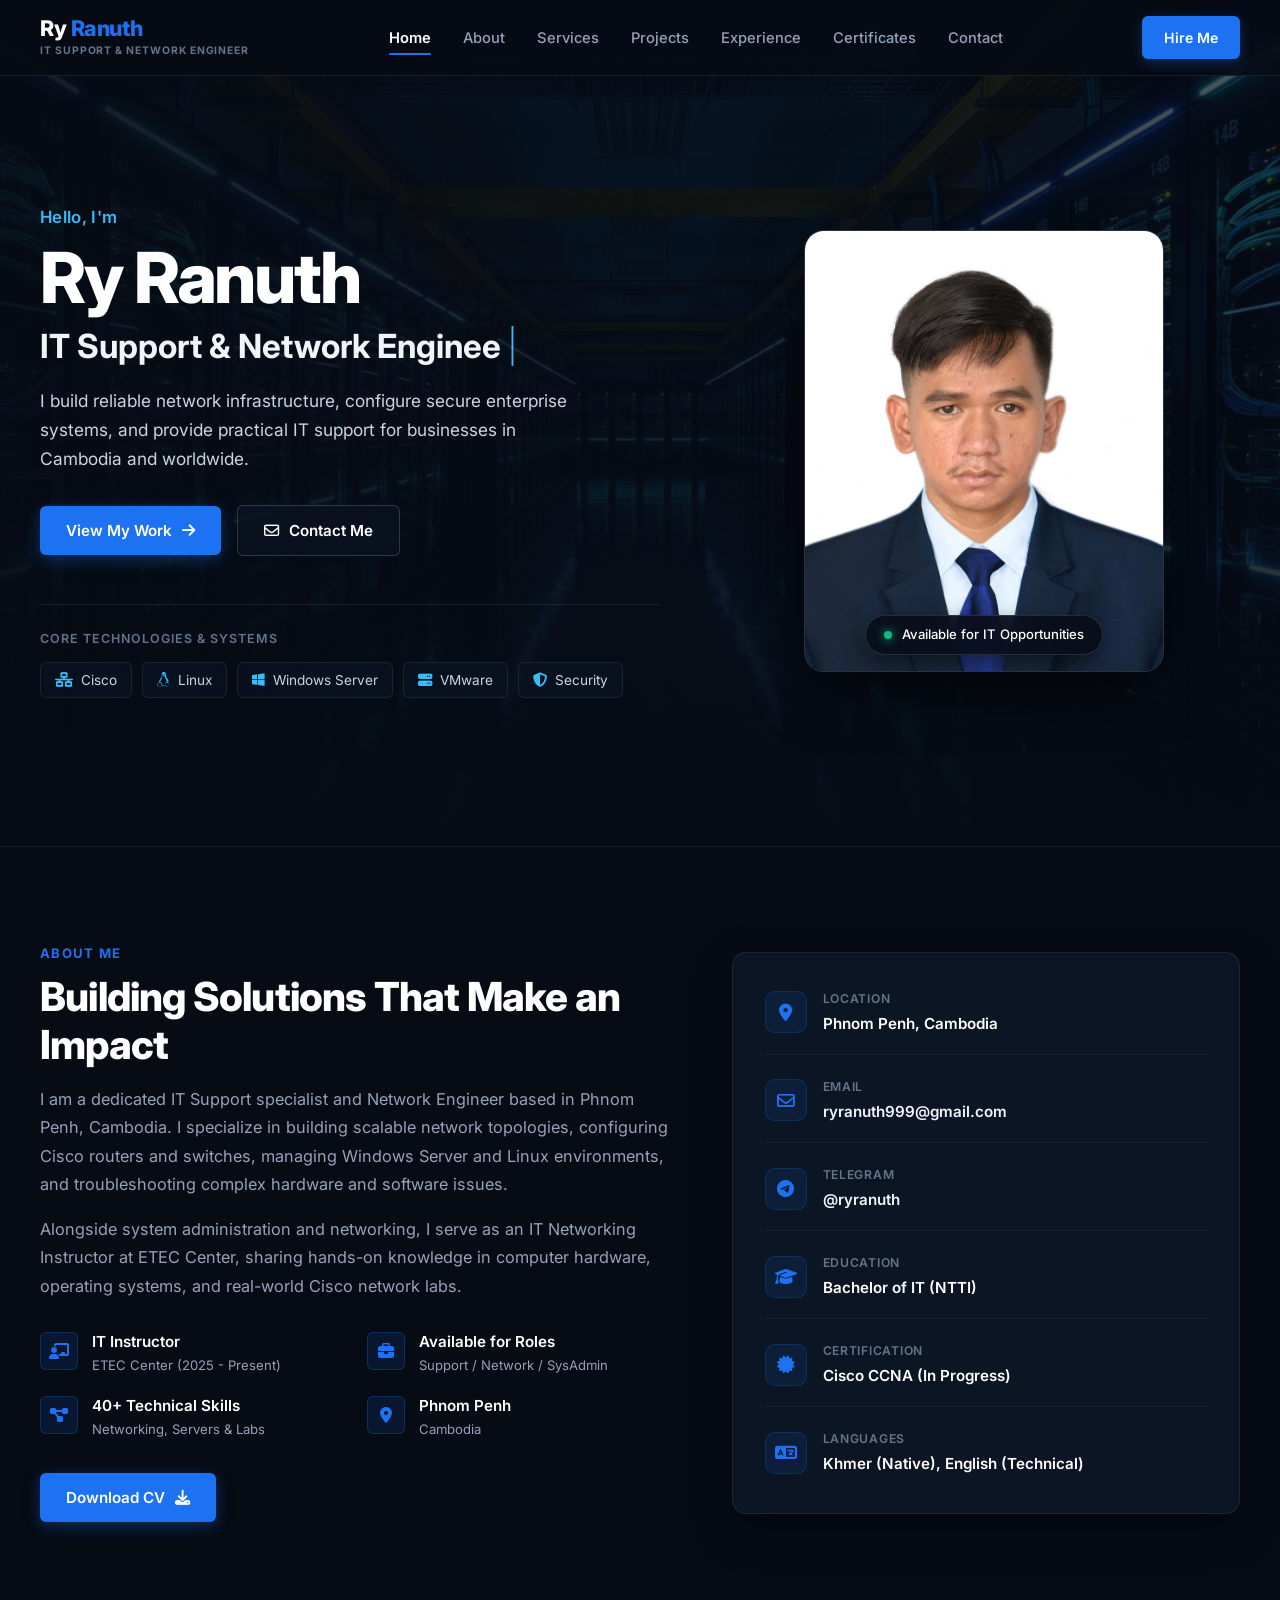
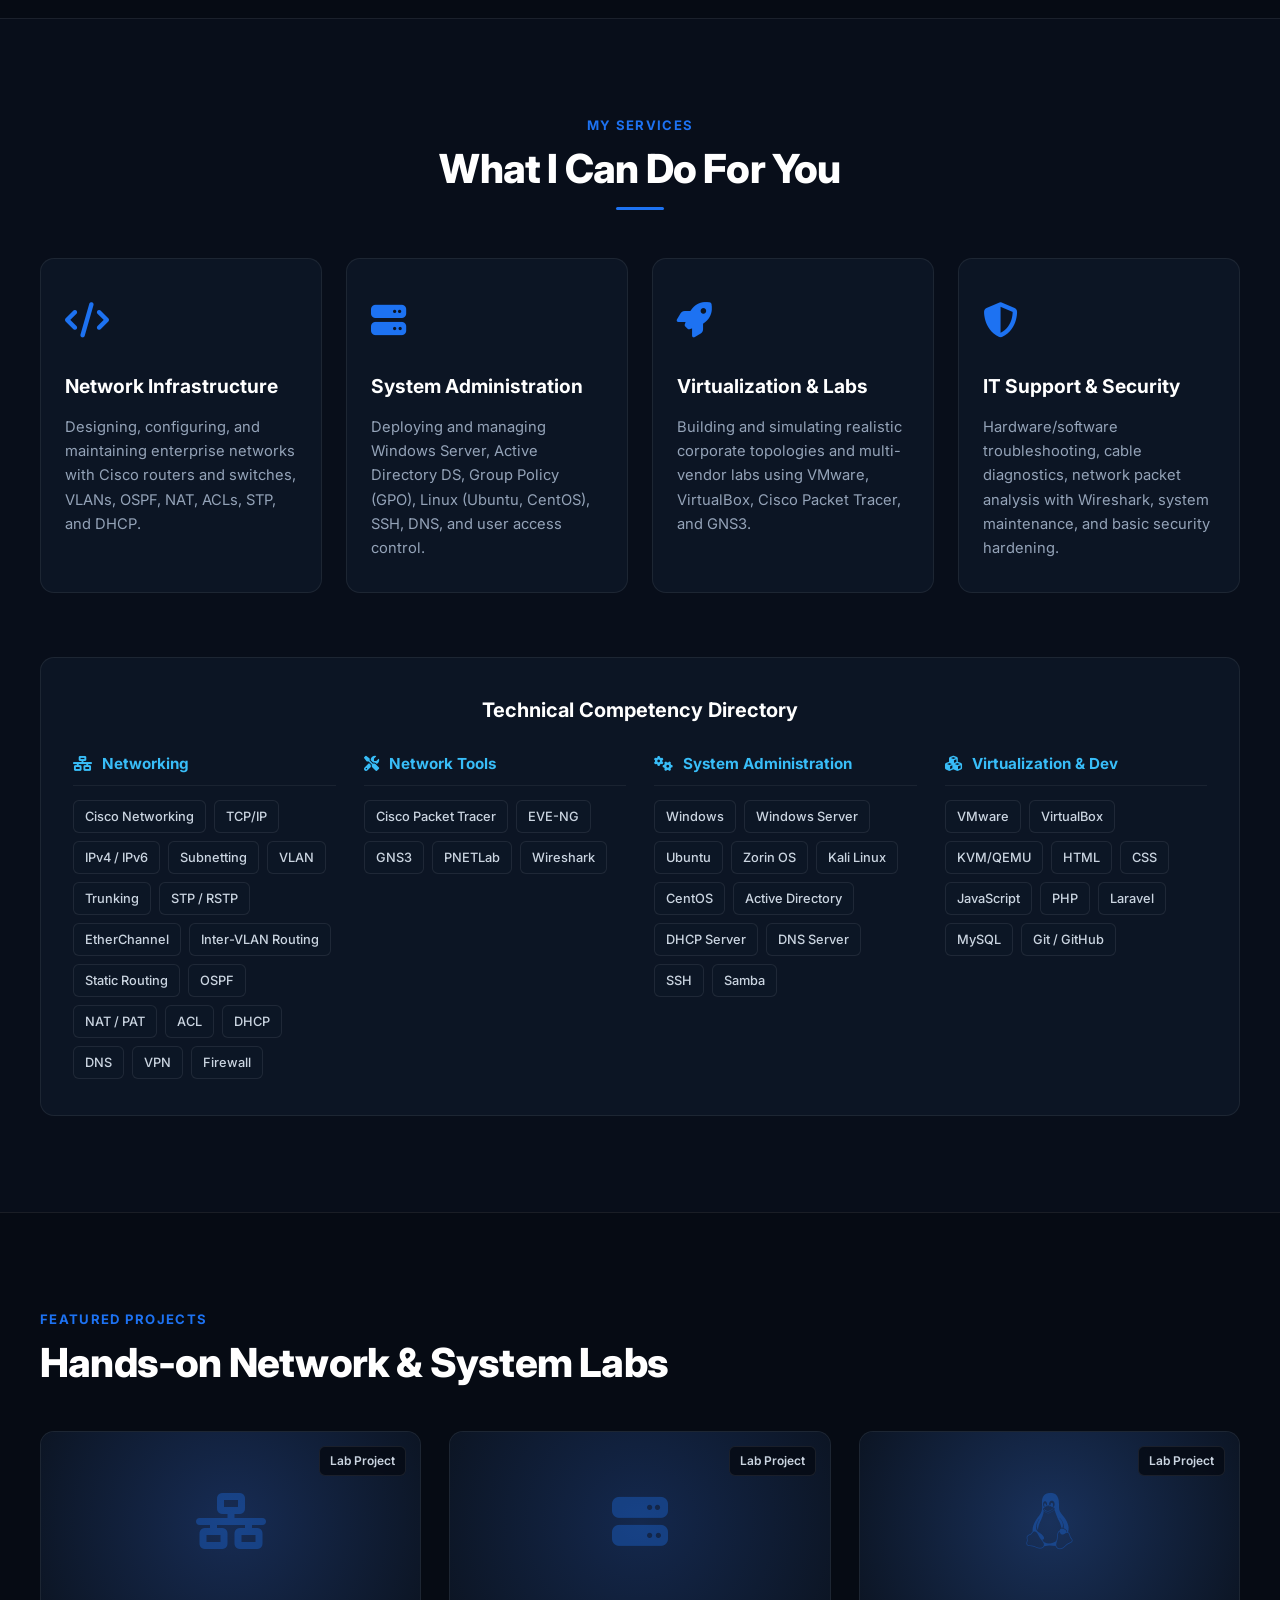
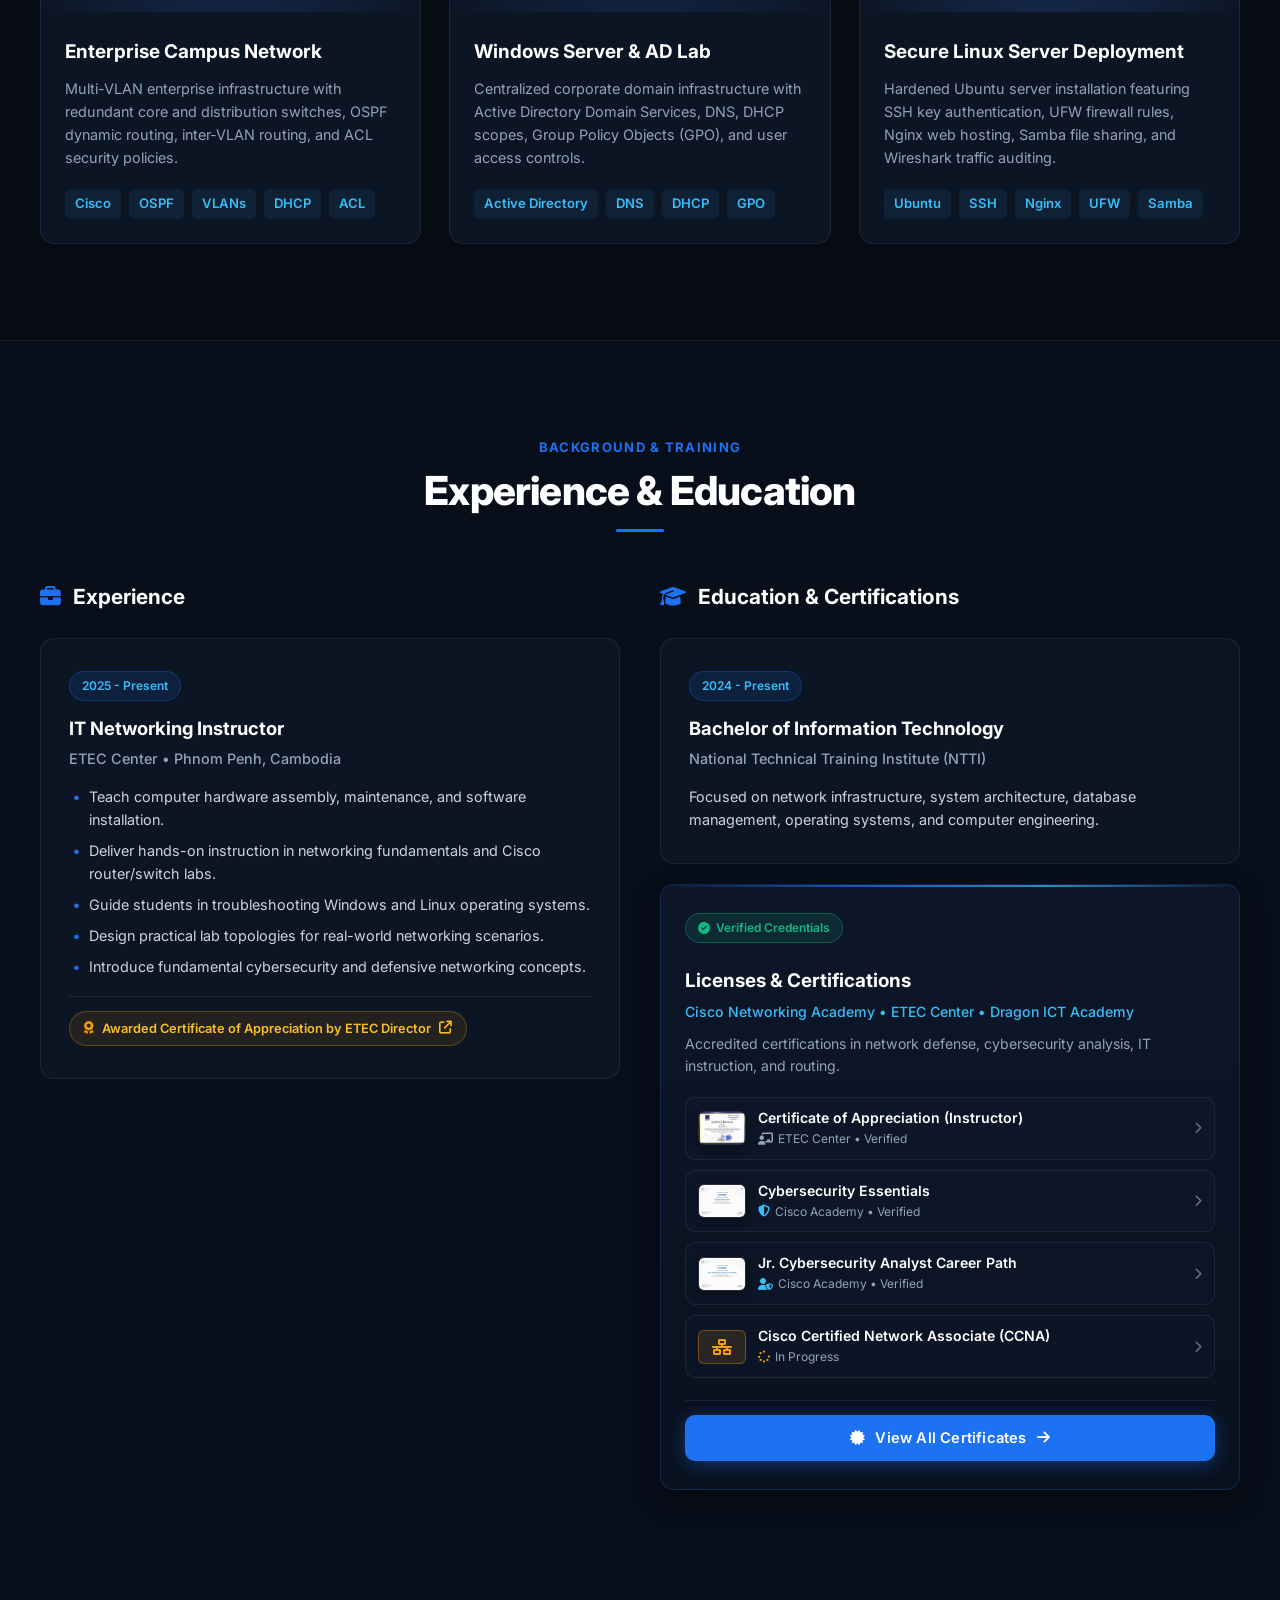
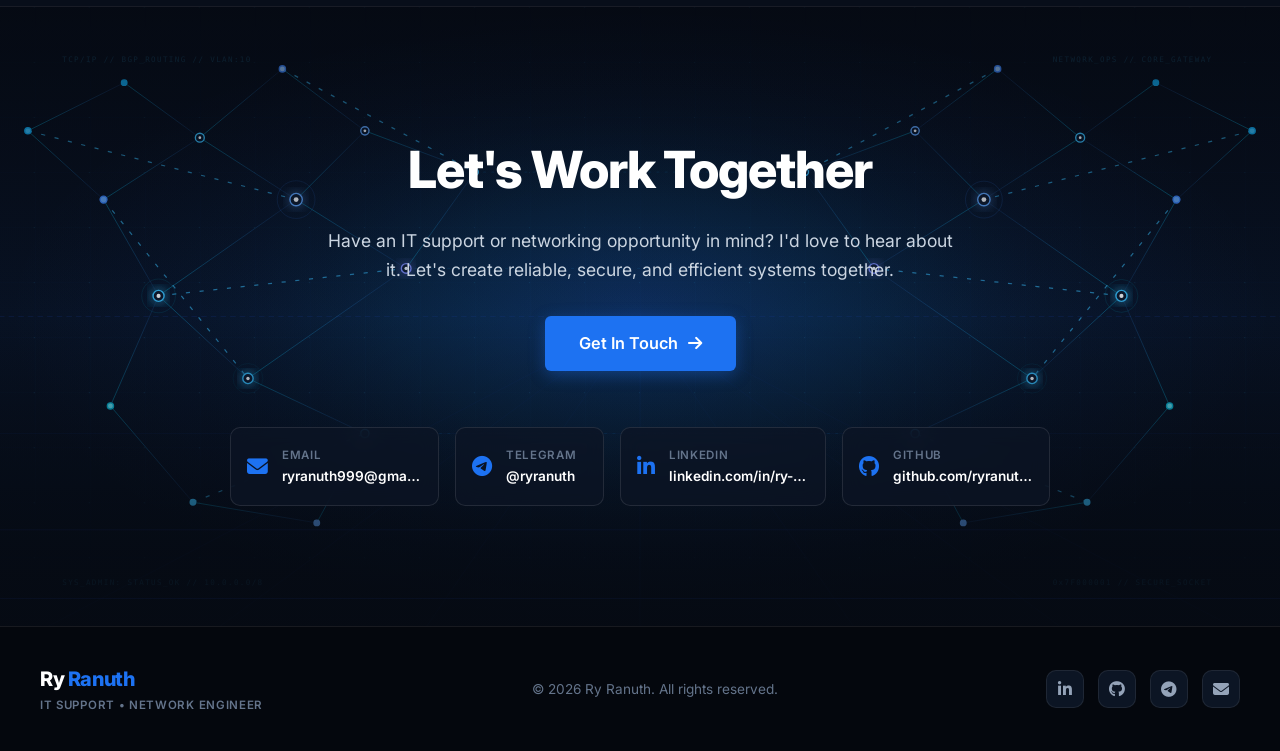
==== commit 6e016b63: "Update portfolio with certificates page, updated social links, and asset previews" ====
--- a/index.html
+++ b/index.html
@@ -1,546 +1,589 @@
 <!DOCTYPE html>
 <html lang="en">
-  <head>
-    <meta charset="UTF-8" />
-    <meta name="viewport" content="width=device-width, initial-scale=1.0" />
-    <meta
-      name="description"
-      content="Professional portfolio for Ry Ranuth, an IT Support and Network Engineer based in Phnom Penh, Cambodia."
-    />
-    <title>Ry Ranuth | IT Support & Network Engineer</title>
-
-    <!-- Google Fonts and Font Awesome icons -->
-    <link rel="preconnect" href="https://fonts.googleapis.com" />
-    <link rel="preconnect" href="https://fonts.gstatic.com" crossorigin />
-    <link
-      href="https://fonts.googleapis.com/css2?family=Inter:wght@400;500;600;700;800&display=swap"
-      rel="stylesheet"
-    />
-    <link
-      rel="stylesheet"
-      href="https://cdnjs.cloudflare.com/ajax/libs/font-awesome/6.5.2/css/all.min.css"
-      crossorigin="anonymous"
-      referrerpolicy="no-referrer"
-    />
-
-    <link rel="stylesheet" href="css/style.css?v=portfolio-ui-15" />
-    <link rel="icon" type="image/svg+xml" href="assets/images/favicon.svg" />
-  </head>
-  <body>
-    <!-- Header and main navigation -->
-    <header class="site-header" id="top">
-      <nav class="navbar" aria-label="Primary navigation">
-        <a class="logo" href="#home" aria-label="Ry Ranuth home">
-          <span class="logo-mark">RR</span>
-          <span>Ry Ranuth</span>
-        </a>
-
-        <button
-          class="menu-toggle"
-          type="button"
-          aria-label="Open navigation menu"
-          aria-expanded="false"
-        >
-          <span class="menu-bars" aria-hidden="true"></span>
-        </button>
-
-        <ul class="nav-links">
-          <li><a href="#home" class="nav-link active">Home</a></li>
-          <li><a href="#about" class="nav-link">About</a></li>
-          <li><a href="#skills" class="nav-link">Skills</a></li>
-          <li><a href="#experience" class="nav-link">Experience</a></li>
-          <li><a href="#education" class="nav-link">Education</a></li>
-          <li><a href="#contact" class="nav-link">Contact</a></li>
-        </ul>
-
-        <div class="nav-actions">
-          <button class="theme-toggle" id="themeToggle" type="button" aria-label="Switch to light mode">
-            <i class="fa-solid fa-sun"></i>
-            <span>Light</span>
-          </button>
-          <a class="nav-cta" href="#contact">
-            Hire Me
-            <i class="fa-solid fa-arrow-up-right-from-square"></i>
-          </a>
-        </div>
-      </nav>
-    </header>
-
-    <main>
-      <!-- Hero section -->
-      <section class="hero section" id="home">
-        <div class="hero-bg-grid" aria-hidden="true"></div>
-        <div class="container hero-content">
-          <div class="hero-copy reveal visible">
-            <p class="eyebrow">
-              <i class="fa-solid fa-network-wired"></i>
-              I'm an IT professional
+
+<head>
+  <meta charset="UTF-8" />
+  <meta name="viewport" content="width=device-width, initial-scale=1.0" />
+  <meta name="description"
+    content="Professional portfolio of Ry Ranuth - IT Support, Network Engineer, and System Administrator based in Phnom Penh, Cambodia." />
+  <title>Ry Ranuth | IT Support & Network Engineer</title>
+
+  <!-- Fonts & Icons -->
+  <link rel="preconnect" href="https://fonts.googleapis.com" />
+  <link rel="preconnect" href="https://fonts.gstatic.com" crossorigin />
+  <link href="https://fonts.googleapis.com/css2?family=Inter:wght@400;500;600;700;800&display=swap" rel="stylesheet" />
+  <link rel="stylesheet" href="https://cdnjs.cloudflare.com/ajax/libs/font-awesome/6.5.2/css/all.min.css"
+    crossorigin="anonymous" referrerpolicy="no-referrer" />
+
+  <link rel="stylesheet" href="css/style.css?v=jc-style-v1" />
+  <link rel="icon" type="image/svg+xml" href="assets/images/favicon.svg" />
+</head>
+
+<body>
+  <!-- Header / Navigation -->
+  <header class="site-header" id="top">
+    <nav class="navbar" aria-label="Primary navigation">
+      <a class="logo" href="#home" aria-label="Ry Ranuth home">
+        <span class="logo-name">Ry <span class="logo-accent">Ranuth</span></span>
+        <span class="logo-role">IT SUPPORT & NETWORK ENGINEER</span>
+      </a>
+
+      <button class="menu-toggle" type="button" aria-label="Toggle navigation menu" aria-expanded="false">
+        <span class="menu-bars" aria-hidden="true"></span>
+      </button>
+
+      <ul class="nav-links">
+        <li><a href="#home" class="nav-link active">Home</a></li>
+        <li><a href="#about" class="nav-link">About</a></li>
+        <li><a href="#services" class="nav-link">Services</a></li>
+        <li><a href="#projects" class="nav-link">Projects</a></li>
+        <li><a href="#experience" class="nav-link">Experience</a></li>
+        <li><a href="certificates.html" class="nav-link">Certificates</a></li>
+        <li><a href="#contact" class="nav-link">Contact</a></li>
+      </ul>
+
+      <div class="nav-actions">
+        <a class="btn-hire" href="#contact">Hire Me</a>
+      </div>
+    </nav>
+  </header>
+
+  <main>
+    <!-- Hero Section (Alpine Lake Scenic Background) -->
+    <section class="hero-section" id="home">
+      <div class="hero-overlay"></div>
+      <div class="container hero-container">
+        <div class="hero-content reveal visible">
+          <span class="hero-badge">Hello, I'm</span>
+          <h1 class="hero-name">Ry Ranuth</h1>
+          <h2 class="hero-title">
+            <span id="typingText">IT Support & Network Engineer</span>
+            <span class="typing-cursor" aria-hidden="true">|</span>
+          </h2>
+          <p class="hero-bio">
+            I build reliable network infrastructure, configure secure enterprise systems, and provide practical IT
+            support for businesses in Cambodia and worldwide.
+          </p>
+
+          <div class="hero-cta-group">
+            <a href="#projects" class="btn btn-primary">
+              View My Work <i class="fa-solid fa-arrow-right"></i>
+            </a>
+            <a href="#contact" class="btn btn-outline">
+              <i class="fa-regular fa-envelope"></i> Contact Me
+            </a>
+          </div>
+
+          <div class="hero-trusted">
+            <p class="trusted-label">Core Technologies & Systems</p>
+            <div class="trusted-tech-row">
+              <div class="tech-item"><i class="fa-solid fa-network-wired"></i> Cisco</div>
+              <div class="tech-item"><i class="fa-brands fa-linux"></i> Linux</div>
+              <div class="tech-item"><i class="fa-brands fa-windows"></i> Windows Server</div>
+              <div class="tech-item"><i class="fa-solid fa-server"></i> VMware</div>
+              <div class="tech-item"><i class="fa-solid fa-shield-halved"></i> Security</div>
+            </div>
+          </div>
+        </div>
+
+        <div class="hero-visual reveal visible">
+          <div class="portrait-wrapper">
+            <img src="assets/images/profile.jpg" alt="Ry Ranuth - IT Support & Network Engineer" class="portrait-img" />
+            <div class="status-floating-pill">
+              <span class="status-dot"></span>
+              <span>Available for IT Opportunities</span>
+            </div>
+          </div>
+        </div>
+      </div>
+    </section>
+
+    <!-- About Me Section -->
+    <section class="about-section" id="about">
+      <div class="container">
+        <div class="about-grid">
+          <div class="about-left reveal">
+            <span class="section-kicker">ABOUT ME</span>
+            <h2 class="section-headline">Building Solutions That Make an Impact</h2>
+            <p class="about-narrative">
+              I am a dedicated IT Support specialist and Network Engineer based in Phnom Penh, Cambodia. I specialize in
+              building scalable network topologies, configuring Cisco routers and switches, managing Windows Server and
+              Linux environments, and troubleshooting complex hardware and software issues.
             </p>
-            <h1>Hi, I'm <span>Ry Ranuth</span></h1>
-            <h2>IT Support | Network Engineer | System Administrator</h2>
-            <p class="typing-line">
-              I focus on <span id="typingText">IT Support</span>
-              <span class="typing-cursor" aria-hidden="true"></span>
+            <p class="about-narrative">
+              Alongside system administration and networking, I serve as an IT Networking Instructor at ETEC Center,
+              sharing hands-on knowledge in computer hardware, operating systems, and real-world Cisco network labs.
             </p>
-            <p class="hero-description">
-              I am an IT professional and networking enthusiast focused on
-              network infrastructure, IT support, system administration,
-              cybersecurity, and troubleshooting.
+
+            <div class="highlights-grid">
+              <div class="highlight-item">
+                <div class="highlight-icon"><i class="fa-solid fa-chalkboard-user"></i></div>
+                <div class="highlight-text">
+                  <strong>IT Instructor</strong>
+                  <span>ETEC Center (2025 - Present)</span>
+                </div>
+              </div>
+              <div class="highlight-item">
+                <div class="highlight-icon"><i class="fa-solid fa-briefcase"></i></div>
+                <div class="highlight-text">
+                  <strong>Available for Roles</strong>
+                  <span>Support / Network / SysAdmin</span>
+                </div>
+              </div>
+              <div class="highlight-item">
+                <div class="highlight-icon"><i class="fa-solid fa-diagram-project"></i></div>
+                <div class="highlight-text">
+                  <strong>40+ Technical Skills</strong>
+                  <span>Networking, Servers & Labs</span>
+                </div>
+              </div>
+              <div class="highlight-item">
+                <div class="highlight-icon"><i class="fa-solid fa-location-dot"></i></div>
+                <div class="highlight-text">
+                  <strong>Phnom Penh</strong>
+                  <span>Cambodia</span>
+                </div>
+              </div>
+            </div>
+
+            <div class="about-actions">
+              <a href="#" id="downloadCv" class="btn btn-primary">
+                Download CV <i class="fa-solid fa-download"></i>
+              </a>
+            </div>
+          </div>
+
+          <div class="about-right reveal">
+            <div class="info-card-box">
+              <div class="info-card-row">
+                <div class="info-icon"><i class="fa-solid fa-location-dot"></i></div>
+                <div class="info-content">
+                  <span class="info-label">Location</span>
+                  <span class="info-val">Phnom Penh, Cambodia</span>
+                </div>
+              </div>
+
+              <div class="info-card-row">
+                <div class="info-icon"><i class="fa-regular fa-envelope"></i></div>
+                <div class="info-content">
+                  <span class="info-label">Email</span>
+                  <a href="mailto:ryranuth999@gmail.com" class="info-val info-link">ryranuth999@gmail.com</a>
+                </div>
+              </div>
+
+              <div class="info-card-row">
+                <div class="info-icon"><i class="fa-brands fa-telegram"></i></div>
+                <div class="info-content">
+                  <span class="info-label">Telegram</span>
+                  <a href="https://t.me/ryranuth" target="_blank" rel="noopener"
+                    class="info-val info-link">@ryranuth</a>
+                </div>
+              </div>
+
+              <div class="info-card-row">
+                <div class="info-icon"><i class="fa-solid fa-graduation-cap"></i></div>
+                <div class="info-content">
+                  <span class="info-label">Education</span>
+                  <span class="info-val">Bachelor of IT (NTTI)</span>
+                </div>
+              </div>
+
+              <div class="info-card-row">
+                <div class="info-icon"><i class="fa-solid fa-certificate"></i></div>
+                <div class="info-content">
+                  <span class="info-label">Certification</span>
+                  <span class="info-val">Cisco CCNA (In Progress)</span>
+                </div>
+              </div>
+
+              <div class="info-card-row">
+                <div class="info-icon"><i class="fa-solid fa-language"></i></div>
+                <div class="info-content">
+                  <span class="info-label">Languages</span>
+                  <span class="info-val">Khmer (Native), English (Technical)</span>
+                </div>
+              </div>
+            </div>
+          </div>
+        </div>
+      </div>
+    </section>
+
+    <!-- Services / What I Can Do For You Section -->
+    <section class="services-section" id="services">
+      <div class="container">
+        <div class="section-center-header reveal">
+          <span class="section-kicker">MY SERVICES</span>
+          <h2 class="section-headline">What I Can Do For You</h2>
+          <div class="section-divider"></div>
+        </div>
+
+        <div class="services-grid">
+          <div class="service-card reveal">
+            <div class="service-icon"><i class="fa-solid fa-code"></i></div>
+            <h3 class="service-title">Network Infrastructure</h3>
+            <p class="service-desc">
+              Designing, configuring, and maintaining enterprise networks with Cisco routers and switches, VLANs, OSPF,
+              NAT, ACLs, STP, and DHCP.
             </p>
-
-            <div class="hero-actions" aria-label="Primary actions">
-              <a class="btn btn-primary" href="#skills">
-                <i class="fa-solid fa-network-wired"></i>
-                View Skills
-              </a>
-              <a class="btn btn-secondary" href="#" id="downloadCv">
-                <i class="fa-solid fa-file-arrow-down"></i>
-                Download CV
-              </a>
-              <a class="btn btn-ghost" href="#contact">
-                <i class="fa-solid fa-paper-plane"></i>
-                Contact Me
-              </a>
-            </div>
-
-            <div class="social-links" aria-label="Social links">
-              <a href="https://github.com/ryranuth999" target="_blank" rel="noopener" aria-label="GitHub">
-                <i class="fa-brands fa-github"></i>
-                <span class="icon-fallback">GH</span>
-              </a>
-              <a href="https://www.linkedin.com/in/ryranuth" target="_blank" rel="noopener" aria-label="LinkedIn">
-                <i class="fa-brands fa-linkedin-in"></i>
-                <span class="icon-fallback">IN</span>
-              </a>
-              <a href="https://t.me/ryranuth" target="_blank" rel="noopener" aria-label="Telegram">
-                <i class="fa-brands fa-telegram"></i>
-                <span class="icon-fallback">TG</span>
-              </a>
-              <a href="mailto:ryranuth999@gmail.com" aria-label="Email">
-                <i class="fa-solid fa-envelope"></i>
-                <span class="icon-fallback">@</span>
-              </a>
-            </div>
-
-            <div class="hero-tech">
-              <span>Technologies I work with</span>
-              <div>
-                <i class="fa-solid fa-network-wired" title="Network Infrastructure"></i>
-                <i class="fa-solid fa-server" title="Server Administration"></i>
-                <i class="fa-solid fa-route" title="Routing"></i>
-                <i class="fa-solid fa-sitemap" title="VLAN and Switching"></i>
-                <i class="fa-solid fa-shield-halved" title="Firewall and Security"></i>
-                <i class="fa-solid fa-wifi" title="Wireless and VPN"></i>
-                <i class="fa-solid fa-terminal" title="Linux and SSH"></i>
-                <i class="fa-solid fa-database" title="DNS, DHCP, and Services"></i>
-              </div>
-            </div>
-          </div>
-
-          <div class="hero-visual reveal visible">
-            <div class="portrait-stage">
-              <div class="dot-pattern" aria-hidden="true"></div>
-              <div class="portrait-orbit" aria-hidden="true"></div>
-              <div class="portrait-frame">
-                <img
-                  src="assets/images/profile.jpg"
-                  alt="Professional portrait of Ry Ranuth"
-                />
-              </div>
-              <div class="code-card" aria-label="Professional profile code card">
-                <div class="code-header">
-                  <span><i class="fa-solid fa-code"></i> Profile</span>
-                  <i class="fa-solid fa-circle"></i>
-                </div>
-                <pre><code>const engineer = {
-  name: "Ry Ranuth",
-  focus: "Network Support",
-  skills: ["Cisco", "Linux", "Server"],
-  status: "Open to IT opportunities"
-};</code></pre>
-              </div>
-              <div class="status-panel" aria-label="Network status summary">
-                <span><i class="fa-solid fa-shield-halved"></i> Secure</span>
-                <span><i class="fa-solid fa-signal"></i> Online</span>
-                <span><i class="fa-solid fa-route"></i> Routed</span>
-              </div>
-            </div>
-          </div>
-        </div>
-      </section>
-
-      <!-- About section -->
-      <section class="section" id="about">
-        <div class="container">
-          <div class="section-heading reveal">
-            <p class="eyebrow">About Me</p>
-            <h2>Practical IT Knowledge With Network-Focused Training</h2>
-            <p>
-              I am studying Information Technology and building practical
-              experience in networking, system administration, IT support,
-              Linux, Windows Server, and cybersecurity.
+          </div>
+
+          <div class="service-card reveal">
+            <div class="service-icon"><i class="fa-solid fa-server"></i></div>
+            <h3 class="service-title">System Administration</h3>
+            <p class="service-desc">
+              Deploying and managing Windows Server, Active Directory DS, Group Policy (GPO), Linux (Ubuntu, CentOS),
+              SSH, DNS, and user access control.
             </p>
           </div>
 
-          <div class="about-grid">
-            <article class="about-text reveal">
-              <p class="eyebrow">About Me</p>
-              <h3>I'm passionate about reliable IT support and network infrastructure.</h3>
-              <p>
-                My work focuses on understanding how business networks are
-                built, secured, documented, and supported. I enjoy configuring
-                routers and switches, troubleshooting client systems, working
-                with Linux and Windows Server, and creating lab environments
-                that turn theory into hands-on skill.
-              </p>
-              <p>
-                I also have experience teaching IT networking concepts and
-                computer troubleshooting, helping students understand hardware,
-                software, operating systems, network fundamentals, and practical
-                Cisco lab scenarios.
-              </p>
-            </article>
-
-            <div class="info-cards">
-              <article class="info-card reveal">
-                <i class="fa-solid fa-location-dot"></i>
-                <div>
-                  <span>Location</span>
-                  <strong>Phnom Penh, Cambodia</strong>
-                </div>
-              </article>
-              <article class="info-card reveal">
-                <i class="fa-solid fa-graduation-cap"></i>
-                <div>
-                  <span>Field</span>
-                  <strong>Information Technology</strong>
-                </div>
-              </article>
-              <article class="info-card reveal">
-                <i class="fa-solid fa-server"></i>
-                <div>
-                  <span>Focus</span>
-                  <strong>Network Engineering & IT Support</strong>
-                </div>
-              </article>
-              <article class="info-card reveal">
-                <i class="fa-solid fa-briefcase"></i>
-                <div>
-                  <span>Availability</span>
-                  <strong>Open to IT opportunities</strong>
-                </div>
-              </article>
-            </div>
-          </div>
-
-          <div class="stats-grid">
-            <article class="stat-card reveal">
-              <i class="fa-solid fa-chalkboard-user"></i>
-              <strong>2025+</strong>
-              <span>Teaching IT Networking</span>
-            </article>
-            <article class="stat-card reveal">
-              <i class="fa-solid fa-diagram-project"></i>
-              <strong>6</strong>
-              <span>Hands-on Labs</span>
-            </article>
-            <article class="stat-card reveal">
-              <i class="fa-solid fa-toolbox"></i>
-              <strong>40+</strong>
-              <span>Technical Skills</span>
-            </article>
-            <article class="stat-card reveal">
-              <i class="fa-solid fa-briefcase"></i>
-              <strong>Open</strong>
-              <span>To IT Opportunities</span>
-            </article>
-          </div>
-        </div>
-      </section>
-
-      <!-- Skills section -->
-      <section class="section section-alt" id="skills">
-        <div class="container">
-          <div class="section-heading reveal">
-            <p class="eyebrow">Skills</p>
-            <h2>Technical Skill Set</h2>
-            <p>
-              Networking, system administration, virtualization, and development
-              tools used in realistic support and infrastructure labs.
+          <div class="service-card reveal">
+            <div class="service-icon"><i class="fa-solid fa-rocket"></i></div>
+            <h3 class="service-title">Virtualization & Labs</h3>
+            <p class="service-desc">
+              Building and simulating realistic corporate topologies and multi-vendor labs using VMware, VirtualBox,
+              Cisco Packet Tracer, and GNS3.
             </p>
           </div>
 
-          <div class="skills-grid">
-            <article class="skill-category reveal">
-              <div class="category-header">
-                <i class="fa-solid fa-network-wired"></i>
-                <div>
-                  <h3>Networking</h3>
-                  <div class="skill-meter"><span style="width: 92%"></span></div>
-                </div>
-              </div>
-              <div class="skill-tags">
+          <div class="service-card reveal">
+            <div class="service-icon"><i class="fa-solid fa-shield-halved"></i></div>
+            <h3 class="service-title">IT Support & Security</h3>
+            <p class="service-desc">
+              Hardware/software troubleshooting, cable diagnostics, network packet analysis with Wireshark, system
+              maintenance, and basic security hardening.
+            </p>
+          </div>
+        </div>
+
+        <!-- Comprehensive Skills Matrix -->
+        <div class="skills-matrix reveal">
+          <h3 class="matrix-title">Technical Competency Directory</h3>
+          <div class="matrix-grid">
+            <div class="matrix-column">
+              <h4><i class="fa-solid fa-network-wired"></i> Networking</h4>
+              <div class="tag-cloud">
                 <span>Cisco Networking</span><span>TCP/IP</span><span>IPv4 / IPv6</span>
                 <span>Subnetting</span><span>VLAN</span><span>Trunking</span>
                 <span>STP / RSTP</span><span>EtherChannel</span><span>Inter-VLAN Routing</span>
                 <span>Static Routing</span><span>OSPF</span><span>NAT / PAT</span>
-                <span>ACL</span><span>DHCP</span><span>DNS</span>
-                <span>VPN</span><span>Firewall</span>
-              </div>
-            </article>
-
-            <article class="skill-category reveal">
-              <div class="category-header">
-                <i class="fa-solid fa-screwdriver-wrench"></i>
-                <div>
-                  <h3>Network Tools</h3>
-                  <div class="skill-meter"><span style="width: 88%"></span></div>
-                </div>
-              </div>
-              <div class="skill-tags">
+                <span>ACL</span><span>DHCP</span><span>DNS</span><span>VPN</span><span>Firewall</span>
+              </div>
+            </div>
+
+            <div class="matrix-column">
+              <h4><i class="fa-solid fa-screwdriver-wrench"></i> Network Tools</h4>
+              <div class="tag-cloud">
                 <span>Cisco Packet Tracer</span><span>EVE-NG</span><span>GNS3</span>
                 <span>PNETLab</span><span>Wireshark</span>
               </div>
-            </article>
-
-            <article class="skill-category reveal">
-              <div class="category-header">
-                <i class="fa-solid fa-gears"></i>
-                <div>
-                  <h3>System Administration</h3>
-                  <div class="skill-meter"><span style="width: 86%"></span></div>
-                </div>
-              </div>
-              <div class="skill-tags">
+            </div>
+
+            <div class="matrix-column">
+              <h4><i class="fa-solid fa-gears"></i> System Administration</h4>
+              <div class="tag-cloud">
                 <span>Windows</span><span>Windows Server</span><span>Ubuntu</span>
                 <span>Zorin OS</span><span>Kali Linux</span><span>CentOS</span>
                 <span>Active Directory</span><span>DHCP Server</span><span>DNS Server</span>
                 <span>SSH</span><span>Samba</span>
               </div>
-            </article>
-
-            <article class="skill-category reveal">
-              <div class="category-header">
-                <i class="fa-solid fa-cubes"></i>
-                <div>
-                  <h3>Virtualization</h3>
-                  <div class="skill-meter"><span style="width: 82%"></span></div>
-                </div>
-              </div>
-              <div class="skill-tags">
+            </div>
+
+            <div class="matrix-column">
+              <h4><i class="fa-solid fa-cubes"></i> Virtualization & Dev</h4>
+              <div class="tag-cloud">
                 <span>VMware</span><span>VirtualBox</span><span>KVM/QEMU</span>
-              </div>
-            </article>
-
-            <article class="skill-category reveal">
-              <div class="category-header">
-                <i class="fa-solid fa-code"></i>
-                <div>
-                  <h3>Development</h3>
-                  <div class="skill-meter"><span style="width: 84%"></span></div>
-                </div>
-              </div>
-              <div class="skill-tags">
                 <span>HTML</span><span>CSS</span><span>JavaScript</span>
-                <span>PHP</span><span>Laravel</span><span>MySQL</span>
-                <span>REST API</span><span>Git</span><span>GitHub</span>
-              </div>
-            </article>
-          </div>
-        </div>
-      </section>
-
-      <!-- Experience section -->
-      <section class="section" id="experience">
-        <div class="container">
-          <div class="section-heading reveal">
-            <p class="eyebrow">Experience</p>
-            <h2>Teaching, Support, and Lab Practice</h2>
-          </div>
-
-          <div class="timeline">
-            <article class="timeline-item reveal">
-              <div class="timeline-dot" aria-hidden="true"></div>
-              <div class="timeline-content">
-                <div class="timeline-top">
-                  <div>
-                    <h3>IT Networking Instructor</h3>
-                    <p>ETEC Center</p>
-                  </div>
-                  <span>2025 - Present</span>
-                </div>
-                <ul>
-                  <li>Teach computer hardware and software.</li>
-                  <li>Teach networking fundamentals and Cisco networking labs.</li>
-                  <li>Help students troubleshoot Windows and Linux systems.</li>
-                  <li>Create practical networking labs for real-world practice.</li>
-                  <li>Teach basic cybersecurity concepts.</li>
-                </ul>
-              </div>
-            </article>
-          </div>
-        </div>
-      </section>
-
-      <!-- Education and certifications section -->
-      <section class="section" id="education">
-        <div class="container education-layout">
-          <div class="education-column reveal">
-            <div class="section-heading align-left">
-              <p class="eyebrow">Education</p>
-              <h2>Academic Background</h2>
-            </div>
-            <article class="education-card">
-              <i class="fa-solid fa-building-columns"></i>
-              <div>
-                <h3>Bachelor of Information Technology</h3>
-                <p>NTTI</p>
-                <span>2024 - Present</span>
-              </div>
-            </article>
-          </div>
-
-          <div class="learning-column reveal">
-            <div class="section-heading align-left">
-              <p class="eyebrow">Currently Learning</p>
-              <h2>Growth Areas</h2>
-            </div>
-            <div class="learning-list">
-              <span>CCNA</span><span>Advanced Routing</span><span>Network Security</span>
-              <span>Firewall</span><span>VPN</span><span>Linux Administration</span>
-              <span>Cloud Networking</span>
-            </div>
-          </div>
-        </div>
-      </section>
-
-      <section class="section section-alt" id="certifications">
-        <div class="container">
-          <div class="section-heading reveal">
-            <p class="eyebrow">Certifications</p>
-            <h2>Professional Development</h2>
-          </div>
-
-          <div class="cert-grid">
-            <article class="cert-card reveal">
-              <i class="fa-solid fa-certificate"></i>
-              <h3>Cisco CCNA</h3>
-              <p>In Progress</p>
-            </article>
-            <article class="cert-card reveal muted-card">
-              <i class="fa-solid fa-plus"></i>
-              <h3>Future Certification</h3>
-              <p>Ready to add more achievements.</p>
-            </article>
-          </div>
-        </div>
-      </section>
-
-      <!-- Contact section -->
-      <section class="section" id="contact">
-        <div class="container">
-          <div class="section-heading reveal">
-            <p class="eyebrow">Contact</p>
-            <h2>Let's Connect</h2>
-            <p>
-              Open to IT Support, Network Engineer, Junior System Administrator,
-              and Network Support opportunities.
-            </p>
-          </div>
-
-          <div class="contact-grid">
-            <div class="contact-details reveal">
-              <a class="contact-item" href="mailto:ryranuth999@gmail.com">
-                <i class="fa-solid fa-envelope"></i>
-                <span>Email</span>
-                <strong>ryranuth999@gmail.com</strong>
-              </a>
-              <a class="contact-item" href="https://github.com/ryranuth" target="_blank" rel="noopener">
-                <i class="fa-brands fa-github"></i>
-                <span>GitHub</span>
-                <strong>github.com/ryranuth</strong>
-              </a>
-              <a class="contact-item" href="https://www.linkedin.com/in/ryranuth" target="_blank" rel="noopener">
-                <i class="fa-brands fa-linkedin"></i>
-                <span>LinkedIn</span>
-                <strong>linkedin.com/in/ryranuth</strong>
-              </a>
-              <a class="contact-item" href="https://t.me/ryranuth" target="_blank" rel="noopener">
-                <i class="fa-brands fa-telegram"></i>
-                <span>Telegram</span>
-                <strong>@ryranuth</strong>
-              </a>
-              <div class="contact-item">
-                <i class="fa-solid fa-location-dot"></i>
-                <span>Location</span>
-                <strong>Phnom Penh, Cambodia</strong>
-              </div>
-            </div>
-
-            <form class="contact-form reveal" id="contactForm" novalidate>
-              <div class="form-row">
-                <label for="name">Name</label>
-                <input type="text" id="name" name="name" autocomplete="name" required />
-                <small class="error-message"></small>
-              </div>
-              <div class="form-row">
-                <label for="email">Email</label>
-                <input type="email" id="email" name="email" autocomplete="email" required />
-                <small class="error-message"></small>
-              </div>
-              <div class="form-row">
-                <label for="subject">Subject</label>
-                <input type="text" id="subject" name="subject" required />
-                <small class="error-message"></small>
-              </div>
-              <div class="form-row">
-                <label for="message">Message</label>
-                <textarea id="message" name="message" rows="5" required></textarea>
-                <small class="error-message"></small>
-              </div>
-              <fieldset class="delivery-options" aria-describedby="deliveryError">
-                <legend>Send Message To</legend>
-                <label class="delivery-option">
-                  <input type="checkbox" name="delivery[]" value="telegram" checked />
-                  <span class="delivery-icon"><i class="fa-brands fa-telegram"></i></span>
-                  <span>
-                    <strong>Telegram Group</strong>
-                    <small>Fast team notification</small>
-                  </span>
-                </label>
-                <label class="delivery-option">
-                  <input type="checkbox" name="delivery[]" value="email" checked />
-                  <span class="delivery-icon"><i class="fa-solid fa-envelope"></i></span>
-                  <span>
-                    <strong>Email</strong>
-                    <small>Send to ryranuth999@gmail.com</small>
-                  </span>
-                </label>
-                <small class="delivery-error" id="deliveryError"></small>
-              </fieldset>
-              <button class="btn btn-primary submit-btn" type="submit">
-                <i class="fa-solid fa-paper-plane"></i>
-                Send Message
-              </button>
-              <p class="form-status" id="formStatus" role="status" aria-live="polite"></p>
-            </form>
-          </div>
-        </div>
-      </section>
-    </main>
-
-    <!-- Footer -->
-    <footer class="footer">
-      <div class="container footer-content">
+                <span>PHP</span><span>Laravel</span><span>MySQL</span><span>Git / GitHub</span>
+              </div>
+            </div>
+          </div>
+        </div>
+      </div>
+    </section>
+
+    <!-- Featured Projects / Labs Section -->
+    <section class="projects-section" id="projects">
+      <div class="container">
+        <div class="projects-header reveal">
+          <div>
+            <span class="section-kicker">FEATURED PROJECTS</span>
+            <h2 class="section-headline">Hands-on Network & System Labs</h2>
+          </div>
+        </div>
+
+        <div class="projects-grid">
+          <article class="project-card reveal">
+            <div class="project-preview network-preview">
+              <div class="preview-overlay">
+                <i class="fa-solid fa-network-wired"></i>
+              </div>
+              <div class="preview-badge">Lab Project</div>
+            </div>
+            <div class="project-content">
+              <h3 class="project-title">Enterprise Campus Network</h3>
+              <p class="project-desc">
+                Multi-VLAN enterprise infrastructure with redundant core and distribution switches, OSPF dynamic
+                routing, inter-VLAN routing, and ACL security policies.
+              </p>
+              <div class="project-tags">
+                <span>Cisco</span><span>OSPF</span><span>VLANs</span><span>DHCP</span><span>ACL</span>
+              </div>
+            </div>
+          </article>
+
+          <article class="project-card reveal">
+            <div class="project-preview server-preview">
+              <div class="preview-overlay">
+                <i class="fa-solid fa-server"></i>
+              </div>
+              <div class="preview-badge">Lab Project</div>
+            </div>
+            <div class="project-content">
+              <h3 class="project-title">Windows Server & AD Lab</h3>
+              <p class="project-desc">
+                Centralized corporate domain infrastructure with Active Directory Domain Services, DNS, DHCP scopes,
+                Group Policy Objects (GPO), and user access controls.
+              </p>
+              <div class="project-tags">
+                <span>Active Directory</span><span>DNS</span><span>DHCP</span><span>GPO</span>
+              </div>
+            </div>
+          </article>
+
+          <article class="project-card reveal">
+            <div class="project-preview linux-preview">
+              <div class="preview-overlay">
+                <i class="fa-brands fa-linux"></i>
+              </div>
+              <div class="preview-badge">Lab Project</div>
+            </div>
+            <div class="project-content">
+              <h3 class="project-title">Secure Linux Server Deployment</h3>
+              <p class="project-desc">
+                Hardened Ubuntu server installation featuring SSH key authentication, UFW firewall rules, Nginx web
+                hosting, Samba file sharing, and Wireshark traffic auditing.
+              </p>
+              <div class="project-tags">
+                <span>Ubuntu</span><span>SSH</span><span>Nginx</span><span>UFW</span><span>Samba</span>
+              </div>
+            </div>
+          </article>
+        </div>
+      </div>
+    </section>
+
+    <!-- Experience & Education Section -->
+    <section class="experience-section" id="experience">
+      <div class="container">
+        <div class="section-center-header reveal">
+          <span class="section-kicker">BACKGROUND & TRAINING</span>
+          <h2 class="section-headline">Experience & Education</h2>
+          <div class="section-divider"></div>
+        </div>
+
+        <div class="exp-edu-grid">
+          <!-- Experience Column -->
+          <div class="exp-column reveal">
+            <h3 class="column-title"><i class="fa-solid fa-briefcase"></i> Experience</h3>
+            <div class="timeline-card">
+              <div class="card-badge">2025 - Present</div>
+              <h4 class="card-role">IT Networking Instructor</h4>
+              <p class="card-company">ETEC Center &bull; Phnom Penh, Cambodia</p>
+              <ul class="card-bullets">
+                <li>Teach computer hardware assembly, maintenance, and software installation.</li>
+                <li>Deliver hands-on instruction in networking fundamentals and Cisco router/switch labs.</li>
+                <li>Guide students in troubleshooting Windows and Linux operating systems.</li>
+                <li>Design practical lab topologies for real-world networking scenarios.</li>
+                <li>Introduce fundamental cybersecurity and defensive networking concepts.</li>
+              </ul>
+              <div class="card-award-tag">
+                <a href="certificates.html" class="award-link" title="View Certificate of Appreciation">
+                  <i class="fa-solid fa-award"></i> Awarded Certificate of Appreciation by ETEC Director <i
+                    class="fa-solid fa-arrow-up-right-from-square"></i>
+                </a>
+              </div>
+            </div>
+          </div>
+
+          <!-- Education & Growth Column -->
+          <div class="edu-column reveal">
+            <h3 class="column-title"><i class="fa-solid fa-graduation-cap"></i> Education & Certifications</h3>
+
+            <div class="timeline-card">
+              <div class="card-badge">2024 - Present</div>
+              <h4 class="card-role">Bachelor of Information Technology</h4>
+              <p class="card-company">National Technical Training Institute (NTTI)</p>
+              <p class="card-desc">
+                Focused on network infrastructure, system architecture, database management, operating systems, and
+                computer engineering.
+              </p>
+            </div>
+
+            <!-- Unified Certifications Showcase Box with Small Logos & View Button -->
+            <div class="timeline-card cert-showcase-box">
+              <div class="cert-box-header">
+                <div class="cert-box-badge-row">
+                  <span class="card-badge verified"><i class="fa-solid fa-circle-check"></i> Verified Credentials</span>
+                </div>
+                <h4 class="card-role">Licenses & Certifications</h4>
+                <p class="card-company">Cisco Networking Academy &bull; ETEC Center &bull; Dragon ICT Academy</p>
+                <p class="card-desc">
+                  Accredited certifications in network defense, cybersecurity analysis, IT instruction, and routing.
+                </p>
+              </div>
+
+              <!-- Small Logo Certificate List -->
+              <div class="cert-mini-list">
+                <a href="certificates.html" class="cert-mini-item" title="View Certificate of Appreciation">
+                  <div class="cert-mini-thumb">
+                    <img src="assets/images/cert-etec-appreciation.png" alt="ETEC Center Certificate of Appreciation"
+                      loading="lazy" />
+                  </div>
+                  <div class="cert-mini-details">
+                    <span class="cert-mini-title">Certificate of Appreciation (Instructor)</span>
+                    <span class="cert-mini-meta"><i class="fa-solid fa-chalkboard-user"></i> ETEC Center &bull;
+                      Verified</span>
+                  </div>
+                  <i class="fa-solid fa-chevron-right cert-mini-arrow"></i>
+                </a>
+
+                <a href="certificates.html" class="cert-mini-item" title="View Cybersecurity Essentials Certificate">
+                  <div class="cert-mini-thumb">
+                    <img src="assets/images/cert-cybersecurity-essentials.png" alt="Cybersecurity Essentials"
+                      loading="lazy" />
+                  </div>
+                  <div class="cert-mini-details">
+                    <span class="cert-mini-title">Cybersecurity Essentials</span>
+                    <span class="cert-mini-meta"><i class="fa-solid fa-shield-halved"></i> Cisco Academy &bull;
+                      Verified</span>
+                  </div>
+                  <i class="fa-solid fa-chevron-right cert-mini-arrow"></i>
+                </a>
+
+                <a href="certificates.html" class="cert-mini-item"
+                  title="View Junior Cybersecurity Analyst Certificate">
+                  <div class="cert-mini-thumb">
+                    <img src="assets/images/cert-junior-cybersecurity-analyst.png" alt="Junior Cybersecurity Analyst"
+                      loading="lazy" />
+                  </div>
+                  <div class="cert-mini-details">
+                    <span class="cert-mini-title">Jr. Cybersecurity Analyst Career Path</span>
+                    <span class="cert-mini-meta"><i class="fa-solid fa-user-shield"></i> Cisco Academy &bull;
+                      Verified</span>
+                  </div>
+                  <i class="fa-solid fa-chevron-right cert-mini-arrow"></i>
+                </a>
+
+                <a href="certificates.html" class="cert-mini-item cert-mini-progress" title="View CCNA in Certificates">
+                  <div class="cert-mini-icon">
+                    <i class="fa-solid fa-network-wired"></i>
+                  </div>
+                  <div class="cert-mini-details">
+                    <span class="cert-mini-title">Cisco Certified Network Associate (CCNA)</span>
+                    <span class="cert-mini-meta"><i class="fa-solid fa-spinner fa-spin"></i> In Progress</span>
+                  </div>
+                  <i class="fa-solid fa-chevron-right cert-mini-arrow"></i>
+                </a>
+              </div>
+
+              <!-- Button inside the box -->
+              <div class="cert-box-footer">
+                <a href="certificates.html" class="btn btn-primary cert-box-btn">
+                  <i class="fa-solid fa-certificate"></i> View All Certificates <i class="fa-solid fa-arrow-right"></i>
+                </a>
+              </div>
+            </div>
+          </div>
+        </div>
+      </div>
+    </section>
+
+    <!-- Call to Action Banner ("Let's Work Together" - Cyber Network Mesh Background) -->
+    <section class="cta-banner-section" id="contact">
+      <div class="cta-overlay"></div>
+      <div class="container cta-container reveal">
+        <h2 class="cta-title">Let's Work Together</h2>
+        <p class="cta-subtitle">
+          Have an IT support or networking opportunity in mind? I'd love to hear about it. Let's create reliable,
+          secure, and efficient systems together.
+        </p>
+        <a href="https://t.me/ryranuth" target="_blank" rel="noopener" class="btn btn-primary btn-cta">
+          Get In Touch <i class="fa-solid fa-arrow-right"></i>
+        </a>
+
+        <div class="contact-links-grid">
+          <a class="contact-card" href="mailto:ryranuth999@gmail.com">
+            <i class="fa-solid fa-envelope"></i>
+            <div>
+              <span class="cc-label">Email</span>
+              <strong class="cc-val">ryranuth999@gmail.com</strong>
+            </div>
+          </a>
+
+          <a class="contact-card" href="https://t.me/ryranuth" target="_blank" rel="noopener">
+            <i class="fa-brands fa-telegram"></i>
+            <div>
+              <span class="cc-label">Telegram</span>
+              <strong class="cc-val">@ryranuth</strong>
+            </div>
+          </a>
+
+          <a class="contact-card" href="https://www.linkedin.com/in/ry-ranuth-b5676a414/" target="_blank" rel="noopener">
+            <i class="fa-brands fa-linkedin-in"></i>
+            <div>
+              <span class="cc-label">LinkedIn</span>
+              <strong class="cc-val">linkedin.com/in/ry-ranuth-b5676a414</strong>
+            </div>
+          </a>
+
+          <a class="contact-card" href="https://github.com/ryranuth999-creator" target="_blank" rel="noopener">
+            <i class="fa-brands fa-github"></i>
+            <div>
+              <span class="cc-label">GitHub</span>
+              <strong class="cc-val">github.com/ryranuth999-creator</strong>
+            </div>
+          </a>
+        </div>
+      </div>
+    </section>
+  </main>
+
+  <!-- Footer -->
+  <footer class="site-footer">
+    <div class="container footer-row">
+      <div class="footer-brand">
+        <span class="footer-logo">Ry <span class="logo-accent">Ranuth</span></span>
+        <span class="footer-sub">IT Support &bull; Network Engineer</span>
+      </div>
+
+      <div class="footer-copy">
         <p>&copy; <span id="year"></span> Ry Ranuth. All rights reserved.</p>
-        <a href="#home">Back to top</a>
-      </div>
-    </footer>
-
-    <button class="scroll-top" id="scrollTop" type="button" aria-label="Scroll to top">
-      <i class="fa-solid fa-arrow-up"></i>
-    </button>
-
-    <script src="js/script.js?v=portfolio-ui-15"></script>
-  </body>
-</html>
+      </div>
+
+      <div class="footer-socials">
+        <a href="https://www.linkedin.com/in/ry-ranuth-b5676a414/" target="_blank" rel="noopener" aria-label="LinkedIn">
+          <i class="fa-brands fa-linkedin-in"></i>
+        </a>
+        <a href="https://github.com/ryranuth999-creator" target="_blank" rel="noopener" aria-label="GitHub">
+          <i class="fa-brands fa-github"></i>
+        </a>
+        <a href="https://t.me/ryranuth" target="_blank" rel="noopener" aria-label="Telegram">
+          <i class="fa-brands fa-telegram"></i>
+        </a>
+        <a href="mailto:ryranuth999@gmail.com" aria-label="Email">
+          <i class="fa-solid fa-envelope"></i>
+        </a>
+      </div>
+    </div>
+  </footer>
+
+  <!-- Scroll to Top -->
+  <button class="scroll-top" id="scrollTop" type="button" aria-label="Scroll to top">
+    <i class="fa-solid fa-arrow-up"></i>
+  </button>
+
+  <script src="js/script.js?v=jc-style-v1"></script>
+</body>
+
+</html>
--- a/css/style.css
+++ b/css/style.css
@@ -1,59 +1,48 @@
-/* Base variables and reset */
+/* ==========================================================================
+   Ry Ranuth - Professional Portfolio Stylesheet
+   Modern Midnight Navy & Vibrant Electric Blue Design
+   ========================================================================== */
+
+/* Design Tokens */
 :root {
-  --bg: #050914;
-  --bg-2: #080d1b;
-  --panel: #0b1222;
-  --panel-2: #0f182b;
-  --text: #f5f7ff;
-  --muted: #9aa4bc;
-  --soft: #c7d0e5;
-  --accent: #7c5cff;
-  --accent-2: #37d4ff;
-  --accent-3: #ff7a45;
-  --line: rgba(151, 164, 214, 0.15);
-  --line-strong: rgba(124, 92, 255, 0.42);
-  --shadow: 0 24px 70px rgba(0, 0, 0, 0.35);
-  --glow: 0 0 34px rgba(124, 92, 255, 0.32);
-  --radius: 8px;
-  --header-height: 74px;
-  --container: 1280px;
-}
-
-body.theme-night {
-  --bg: #01050d;
-  --bg-2: #020817;
-  --panel: #06101d;
-  --panel-2: #0a1728;
-  --text: #f2fbff;
-  --muted: #8fb0c8;
-  --soft: #c6e7f4;
-  --accent: #16b8ff;
-  --accent-2: #19f6d2;
-  --accent-3: #9be15d;
-  --line: rgba(25, 246, 210, 0.15);
-  --line-strong: rgba(25, 246, 210, 0.45);
-  --shadow: 0 24px 72px rgba(0, 0, 0, 0.52);
-  --glow: 0 0 34px rgba(25, 246, 210, 0.24);
-}
-
-body.theme-light {
-  --bg: #f6f9ff;
-  --bg-2: #eef5ff;
-  --panel: #ffffff;
-  --panel-2: #edf4ff;
-  --text: #101827;
-  --muted: #52627a;
-  --soft: #27364d;
-  --accent: #3457ff;
-  --accent-2: #08a6c7;
-  --accent-3: #ef7d2d;
-  --line: rgba(36, 59, 96, 0.14);
-  --line-strong: rgba(52, 87, 255, 0.34);
-  --shadow: 0 22px 60px rgba(33, 45, 73, 0.14);
-  --glow: 0 0 30px rgba(52, 87, 255, 0.16);
-}
-
-* {
+  --bg-main: #060b14;
+  --bg-secondary: #080e1a;
+  --bg-card: #0c1524;
+  --bg-card-hover: #101c30;
+  --bg-glass: rgba(12, 21, 36, 0.75);
+
+  --accent-primary: #1d72f2;
+  --accent-hover: #155ecc;
+  --accent-glow: rgba(29, 114, 242, 0.25);
+  --accent-soft: rgba(29, 114, 242, 0.12);
+  --accent-cyan: #38bdf8;
+  --accent-success: #10b981;
+
+  --text-white: #ffffff;
+  --text-slate-100: #f1f5f9;
+  --text-slate-300: #cbd5e1;
+  --text-slate-400: #94a3b8;
+  --text-slate-500: #64748b;
+
+  --border-subtle: rgba(255, 255, 255, 0.08);
+  --border-card: rgba(255, 255, 255, 0.07);
+  --border-focus: rgba(29, 114, 242, 0.5);
+
+  --radius-sm: 6px;
+  --radius-md: 10px;
+  --radius-lg: 14px;
+  --radius-xl: 20px;
+  --radius-full: 9999px;
+
+  --header-height: 76px;
+  --container-max: 1200px;
+  --transition-smooth: all 0.3s cubic-bezier(0.16, 1, 0.3, 1);
+}
+
+/* Reset & Box Sizing */
+*,
+*::before,
+*::after {
   box-sizing: border-box;
   margin: 0;
   padding: 0;
@@ -65,34 +54,13 @@
 }
 
 body {
-  min-height: 100vh;
+  background-color: var(--bg-main);
+  color: var(--text-slate-300);
+  font-family: "Inter", -apple-system, BlinkMacSystemFont, "Segoe UI", Roboto, sans-serif;
+  line-height: 1.65;
+  -webkit-font-smoothing: antialiased;
+  -moz-osx-font-smoothing: grayscale;
   overflow-x: hidden;
-  background:
-    linear-gradient(90deg, rgba(124, 92, 255, 0.08) 1px, transparent 1px),
-    linear-gradient(rgba(124, 92, 255, 0.05) 1px, transparent 1px),
-    linear-gradient(180deg, var(--bg) 0%, #060b17 44%, #040711 100%);
-  background-size: 80px 80px, 80px 80px, auto;
-  color: var(--text);
-  font-family: "Inter", Arial, sans-serif;
-  line-height: 1.6;
-}
-
-body.theme-night {
-  background:
-    linear-gradient(90deg, rgba(25, 246, 210, 0.06) 1px, transparent 1px),
-    linear-gradient(rgba(22, 184, 255, 0.05) 1px, transparent 1px),
-    radial-gradient(circle at 75% 20%, rgba(22, 184, 255, 0.15), transparent 28rem),
-    linear-gradient(180deg, #01050d 0%, #020917 46%, #000309 100%);
-  background-size: 80px 80px, 80px 80px, auto, auto;
-}
-
-body.theme-light {
-  background:
-    linear-gradient(90deg, rgba(52, 87, 255, 0.07) 1px, transparent 1px),
-    linear-gradient(rgba(8, 166, 199, 0.06) 1px, transparent 1px),
-    radial-gradient(circle at 72% 18%, rgba(52, 87, 255, 0.16), transparent 28rem),
-    linear-gradient(180deg, #f8fbff 0%, #edf5ff 48%, #f7fbff 100%);
-  background-size: 80px 80px, 80px 80px, auto, auto;
 }
 
 body.menu-open {
@@ -107,305 +75,153 @@
 a {
   color: inherit;
   text-decoration: none;
+  transition: var(--transition-smooth);
 }
 
 ul {
-  list-style-position: inside;
+  list-style: none;
 }
 
 .container {
-  width: min(100% - 40px, var(--container));
+  width: min(100% - 48px, var(--container-max));
   margin-inline: auto;
 }
 
-.section {
+/* ==========================================================================
+   Site Header & Navbar
+   ========================================================================== */
+.site-header {
+  position: fixed;
+  top: 0;
+  left: 0;
+  width: 100%;
+  height: var(--header-height);
+  background: rgba(6, 11, 20, 0.88);
+  backdrop-filter: blur(14px);
+  -webkit-backdrop-filter: blur(14px);
+  border-bottom: 1px solid var(--border-subtle);
+  z-index: 1000;
+  display: flex;
+  align-items: center;
+  transition: var(--transition-smooth);
+}
+
+.navbar {
+  width: min(100% - 48px, var(--container-max));
+  margin-inline: auto;
+  display: flex;
+  align-items: center;
+  justify-content: space-between;
+  gap: 24px;
+}
+
+/* Brand Logo */
+.logo {
+  display: flex;
+  flex-direction: column;
+  text-decoration: none;
+}
+
+.logo-name {
+  color: var(--text-white);
+  font-size: 1.35rem;
+  font-weight: 800;
+  letter-spacing: -0.02em;
+  line-height: 1.15;
+}
+
+.logo-accent {
+  color: var(--accent-primary);
+}
+
+.logo-role {
+  color: var(--text-slate-500);
+  font-size: 0.65rem;
+  font-weight: 700;
+  letter-spacing: 0.09em;
+  text-transform: uppercase;
+  margin-top: 2px;
+}
+
+/* Navigation Links */
+.nav-links {
+  display: flex;
+  align-items: center;
+  gap: 32px;
+}
+
+.nav-link {
+  color: var(--text-slate-400);
+  font-size: 0.92rem;
+  font-weight: 500;
+  padding: 6px 0;
   position: relative;
-  padding: 70px 0;
-}
-
-.hero + .section {
-  padding-top: 36px;
-}
-
-.hero + .section .section-heading.reveal {
-  opacity: 1;
-  transform: none;
-}
-
-.section + .section {
-  border-top: 1px solid rgba(255, 255, 255, 0.04);
-}
-
-.section-alt {
-  background: rgba(8, 13, 27, 0.76);
-}
-
-body.theme-light .section-alt {
-  background: rgba(238, 245, 255, 0.78);
-}
-
-.section-heading {
-  max-width: 710px;
-  margin: 0 auto 38px;
-  text-align: center;
-}
-
-.section-heading.align-left {
-  margin-inline: 0;
-  text-align: left;
-}
-
-.section-heading h2 {
-  margin-top: 8px;
-  color: var(--text);
-  font-size: clamp(1.75rem, 3vw, 2.35rem);
-  line-height: 1.18;
-}
-
-.section-heading p:not(.eyebrow) {
-  margin-top: 12px;
-  color: var(--muted);
-}
-
-.eyebrow {
-  display: inline-flex;
-  align-items: center;
-  gap: 8px;
-  color: #a994ff;
-  font-size: 0.75rem;
-  font-weight: 800;
-  letter-spacing: 0.08em;
-  text-transform: uppercase;
-}
-
-/* Sticky navigation */
-.site-header {
-  position: sticky;
-  top: 0;
-  z-index: 1000;
-  border-bottom: 1px solid rgba(255, 255, 255, 0.08);
-  background: rgba(5, 9, 20, 0.86);
-  backdrop-filter: blur(18px);
-}
-
-.navbar {
-  width: min(100% - 40px, var(--container));
-  min-height: var(--header-height);
-  margin-inline: auto;
-  display: flex;
-  align-items: center;
-  justify-content: space-between;
-  gap: 22px;
-}
-
-.logo {
-  display: inline-flex;
-  align-items: center;
-  gap: 10px;
-  font-size: 1.02rem;
-  font-weight: 800;
-  white-space: nowrap;
-}
-
-.logo-mark {
-  width: 34px;
-  height: 34px;
-  display: inline-grid;
-  place-items: center;
-  border-radius: var(--radius);
-  background: rgba(124, 92, 255, 0.14);
-  color: #a994ff;
-  font-size: 0.84rem;
-  box-shadow: inset 0 0 0 1px rgba(124, 92, 255, 0.42);
-}
-
-.nav-links {
-  display: flex;
-  align-items: center;
-  gap: 18px;
-  list-style: none;
-}
-
-.nav-link {
-  position: relative;
-  display: inline-flex;
-  align-items: center;
-  min-height: 38px;
-  color: var(--muted);
-  font-size: 0.86rem;
-  font-weight: 700;
-  transition: color 0.2s ease;
-}
-
-.nav-link::after {
+}
+
+.nav-link:hover {
+  color: var(--text-white);
+}
+
+.nav-link.active {
+  color: var(--text-white);
+  font-weight: 600;
+}
+
+.nav-link.active::after {
   content: "";
   position: absolute;
-  right: 0;
-  bottom: 0;
+  bottom: -2px;
   left: 0;
+  width: 100%;
   height: 2px;
-  border-radius: 99px;
-  background: linear-gradient(90deg, var(--accent), var(--accent-2));
-  transform: scaleX(0);
-  transform-origin: left;
-  transition: transform 0.2s ease;
-}
-
-.nav-link:hover,
-.nav-link.active {
-  color: var(--text);
-}
-
-.nav-link:hover::after,
-.nav-link.active::after {
-  transform: scaleX(1);
-}
-
-.nav-cta {
-  min-height: 42px;
+  background-color: var(--accent-primary);
+  border-radius: var(--radius-full);
+}
+
+/* Actions */
+.nav-actions {
+  display: flex;
+  align-items: center;
+  gap: 16px;
+}
+
+.btn-hire {
+  background-color: var(--accent-primary);
+  color: var(--text-white);
+  font-size: 0.88rem;
+  font-weight: 600;
+  padding: 10px 22px;
+  border-radius: var(--radius-sm);
   display: inline-flex;
   align-items: center;
   justify-content: center;
-  gap: 9px;
-  border-radius: var(--radius);
-  padding: 0 18px;
-  background: linear-gradient(135deg, #4e7bff, var(--accent));
-  color: #fff;
-  font-size: 0.88rem;
-  font-weight: 800;
-  box-shadow: 0 12px 28px rgba(124, 92, 255, 0.28);
-  transition: transform 0.2s ease, box-shadow 0.2s ease;
-}
-
-.nav-cta:hover {
-  transform: translateY(-2px);
-  box-shadow: var(--glow);
-}
-
-.nav-actions {
-  display: flex;
-  align-items: center;
-  gap: 12px;
-}
-
-.theme-toggle {
-  min-height: 42px;
-  display: inline-flex;
-  align-items: center;
-  justify-content: center;
-  gap: 9px;
-  border: 1px solid var(--line);
-  border-radius: var(--radius);
-  padding: 0 14px;
-  background: rgba(255, 255, 255, 0.045);
-  color: var(--soft);
-  font: inherit;
-  font-size: 0.86rem;
-  font-weight: 800;
+  transition: var(--transition-smooth);
+  box-shadow: 0 4px 14px rgba(29, 114, 242, 0.3);
+}
+
+.btn-hire:hover {
+  background-color: var(--accent-hover);
+  transform: translateY(-1px);
+  box-shadow: 0 6px 20px rgba(29, 114, 242, 0.45);
+}
+
+/* Mobile Toggle */
+.menu-toggle {
+  display: none;
+  background: transparent;
+  border: 1px solid var(--border-subtle);
+  border-radius: var(--radius-sm);
+  padding: 8px 10px;
   cursor: pointer;
-  transition: color 0.2s ease, border-color 0.2s ease, background 0.2s ease, transform 0.2s ease;
-}
-
-.theme-toggle:hover {
-  border-color: var(--line-strong);
-  background: rgba(124, 92, 255, 0.12);
-  color: #fff;
-  transform: translateY(-2px);
-}
-
-body.theme-night .theme-toggle {
-  background: rgba(25, 246, 210, 0.08);
-  color: var(--accent-2);
-}
-
-body.theme-night .theme-toggle:hover {
-  background: rgba(25, 246, 210, 0.12);
-}
-
-body.theme-night .logo-mark {
-  background: rgba(25, 246, 210, 0.1);
-  color: var(--accent-2);
-  box-shadow: inset 0 0 0 1px rgba(25, 246, 210, 0.35);
-}
-
-body.theme-night .nav-cta,
-body.theme-night .btn-primary {
-  background: linear-gradient(135deg, #16b8ff, #19f6d2);
-  color: #011019;
-}
-
-body.theme-light .site-header {
-  border-bottom-color: rgba(36, 59, 96, 0.1);
-  background: rgba(248, 251, 255, 0.86);
-}
-
-body.theme-light .logo-mark {
-  background: #eef4ff;
-  color: var(--accent);
-  box-shadow: inset 0 0 0 1px rgba(52, 87, 255, 0.22);
-}
-
-body.theme-light .nav-cta,
-body.theme-light .btn-primary {
-  background: linear-gradient(135deg, #3457ff, #08a6c7);
-  color: #fff;
-}
-
-body.theme-light .theme-toggle {
-  border-color: rgba(36, 59, 96, 0.16);
-  background: #ffffff;
-  color: var(--soft);
-  box-shadow: 0 10px 26px rgba(33, 45, 73, 0.08);
-}
-
-body.theme-light .theme-toggle:hover {
-  background: #eef5ff;
-  color: var(--accent);
-}
-
-body.theme-light .menu-toggle,
-body.theme-light .social-links a {
-  border-color: rgba(36, 59, 96, 0.14);
-  background: #ffffff;
-  color: var(--soft);
-}
-
-body.theme-light .btn-secondary {
-  border-color: rgba(36, 59, 96, 0.28);
-  color: var(--text);
-}
-
-body.theme-light .btn-ghost {
-  border-color: rgba(52, 87, 255, 0.22);
-  background: rgba(52, 87, 255, 0.06);
-  color: var(--text);
-}
-
-.menu-toggle {
-  width: 44px;
-  height: 44px;
-  display: none;
-  place-items: center;
-  border: 1px solid var(--line);
-  border-radius: var(--radius);
-  background: rgba(255, 255, 255, 0.04);
-  color: var(--text);
-  cursor: pointer;
-}
-
-.menu-bars,
-.menu-bars::before,
-.menu-bars::after {
-  width: 18px;
+}
+
+.menu-bars {
+  display: block;
+  width: 20px;
   height: 2px;
-  display: block;
-  border-radius: 99px;
-  background: currentColor;
-  transition: transform 0.2s ease, opacity 0.2s ease;
-}
-
-.menu-bars {
+  background-color: var(--text-white);
   position: relative;
+  transition: var(--transition-smooth);
 }
 
 .menu-bars::before,
@@ -413,6 +229,10 @@
   content: "";
   position: absolute;
   left: 0;
+  width: 100%;
+  height: 2px;
+  background-color: var(--text-white);
+  transition: var(--transition-smooth);
 }
 
 .menu-bars::before {
@@ -424,1032 +244,1245 @@
 }
 
 .menu-toggle.is-open .menu-bars {
+  background: transparent;
+}
+
+.menu-toggle.is-open .menu-bars::before {
+  top: 0;
   transform: rotate(45deg);
-}
-
-.menu-toggle.is-open .menu-bars::before {
-  opacity: 0;
 }
 
 .menu-toggle.is-open .menu-bars::after {
   top: 0;
-  transform: rotate(-90deg);
-}
-
-/* Hero */
-.hero {
-  min-height: auto;
-  display: grid;
-  align-items: center;
-  padding: 50px 0 22px;
+  transform: rotate(-45deg);
+}
+
+/* ==========================================================================
+   Buttons
+   ========================================================================== */
+.btn {
+  display: inline-flex;
+  align-items: center;
+  justify-content: center;
+  gap: 10px;
+  font-size: 0.95rem;
+  font-weight: 600;
+  padding: 12px 26px;
+  border-radius: var(--radius-sm);
+  cursor: pointer;
+  border: none;
+  transition: var(--transition-smooth);
+  text-decoration: none;
+}
+
+.btn-primary {
+  background-color: var(--accent-primary);
+  color: var(--text-white);
+  box-shadow: 0 4px 16px rgba(29, 114, 242, 0.35);
+}
+
+.btn-primary:hover {
+  background-color: var(--accent-hover);
+  transform: translateY(-2px);
+  box-shadow: 0 8px 24px rgba(29, 114, 242, 0.45);
+}
+
+.btn-outline {
+  background: rgba(12, 21, 36, 0.65);
+  border: 1px solid rgba(255, 255, 255, 0.16);
+  color: var(--text-white);
+  backdrop-filter: blur(8px);
+}
+
+.btn-outline:hover {
+  background: rgba(20, 32, 54, 0.85);
+  border-color: rgba(255, 255, 255, 0.35);
+  color: var(--text-white);
+  transform: translateY(-2px);
+}
+
+.btn-sm {
+  font-size: 0.82rem;
+  padding: 8px 16px;
+  gap: 7px;
+  border-radius: var(--radius-sm);
+}
+
+/* ==========================================================================
+   Hero Section (Enterprise Datacenter Background)
+   ========================================================================== */
+.hero-section {
+  position: relative;
+  min-height: 94vh;
+  padding-top: calc(var(--header-height) + 40px);
+  padding-bottom: 60px;
+  display: flex;
+  align-items: center;
+  background-image: url('../assets/images/datacenter-bg.jpg');
+  background-size: cover;
+  background-position: center center;
+  background-repeat: no-repeat;
   overflow: hidden;
 }
 
-.hero-bg-grid {
+.hero-overlay {
   position: absolute;
   inset: 0;
-  opacity: 0.65;
   background:
-    radial-gradient(circle at 70% 22%, rgba(124, 92, 255, 0.26), transparent 26rem),
-    radial-gradient(circle at 16% 10%, rgba(55, 212, 255, 0.1), transparent 22rem);
+    linear-gradient(180deg, rgba(6, 11, 20, 0.45) 0%, rgba(6, 11, 20, 0.72) 65%, #060b14 100%),
+    linear-gradient(90deg, rgba(6, 11, 20, 0.88) 0%, rgba(6, 11, 20, 0.65) 50%, rgba(6, 11, 20, 0.4) 100%);
   pointer-events: none;
-}
-
-body.theme-night .hero-bg-grid {
-  background:
-    radial-gradient(circle at 72% 22%, rgba(25, 246, 210, 0.18), transparent 24rem),
-    radial-gradient(circle at 16% 10%, rgba(22, 184, 255, 0.13), transparent 22rem);
-}
-
-body.theme-light .hero-bg-grid {
-  background:
-    radial-gradient(circle at 72% 22%, rgba(52, 87, 255, 0.17), transparent 24rem),
-    radial-gradient(circle at 16% 10%, rgba(8, 166, 199, 0.14), transparent 22rem);
+  z-index: 1;
+}
+
+.hero-container {
+  position: relative;
+  z-index: 2;
+  display: grid;
+  grid-template-columns: 1.25fr 1fr;
+  align-items: center;
+  gap: 50px;
 }
 
 .hero-content {
+  max-width: 620px;
+}
+
+.hero-badge {
+  display: inline-block;
+  color: var(--accent-cyan);
+  font-size: 1.05rem;
+  font-weight: 600;
+  margin-bottom: 8px;
+  letter-spacing: 0.02em;
+}
+
+.hero-name {
+  color: var(--text-white);
+  font-size: clamp(2.8rem, 5.5vw, 4.4rem);
+  font-weight: 800;
+  line-height: 1.1;
+  letter-spacing: -0.03em;
+  margin-bottom: 8px;
+}
+
+.hero-title {
+  color: var(--text-slate-100);
+  font-size: clamp(1.4rem, 2.6vw, 2.1rem);
+  font-weight: 700;
+  line-height: 1.3;
+  margin-bottom: 18px;
+}
+
+.typing-cursor {
+  color: var(--accent-cyan);
+  font-weight: 300;
+  animation: blink 1s step-start infinite;
+}
+
+@keyframes blink {
+  50% { opacity: 0; }
+}
+
+.hero-bio {
+  color: var(--text-slate-300);
+  font-size: 1.08rem;
+  line-height: 1.68;
+  margin-bottom: 32px;
+  max-width: 540px;
+}
+
+.hero-cta-group {
+  display: flex;
+  flex-wrap: wrap;
+  align-items: center;
+  gap: 16px;
+  margin-bottom: 48px;
+}
+
+/* Trusted Tech Row */
+.hero-trusted {
+  border-top: 1px solid rgba(255, 255, 255, 0.08);
+  padding-top: 24px;
+}
+
+.trusted-label {
+  color: var(--text-slate-500);
+  font-size: 0.78rem;
+  font-weight: 600;
+  text-transform: uppercase;
+  letter-spacing: 0.08em;
+  margin-bottom: 12px;
+}
+
+.trusted-tech-row {
+  display: flex;
+  flex-wrap: wrap;
+  gap: 10px;
+}
+
+.tech-item {
+  display: inline-flex;
+  align-items: center;
+  gap: 8px;
+  background: rgba(12, 21, 36, 0.65);
+  border: 1px solid var(--border-subtle);
+  border-radius: var(--radius-sm);
+  padding: 6px 14px;
+  font-size: 0.85rem;
+  color: var(--text-slate-300);
+  backdrop-filter: blur(8px);
+  transition: var(--transition-smooth);
+}
+
+.tech-item i {
+  color: var(--accent-cyan);
+  font-size: 0.9rem;
+}
+
+.tech-item:hover {
+  background: rgba(29, 114, 242, 0.15);
+  border-color: rgba(29, 114, 242, 0.4);
+  color: var(--text-white);
+}
+
+/* Portrait Visual */
+.hero-visual {
+  display: flex;
+  justify-content: center;
+  align-items: center;
+}
+
+.portrait-wrapper {
   position: relative;
+  width: min(100%, 360px);
+  border-radius: var(--radius-xl);
+  border: 1px solid rgba(255, 255, 255, 0.12);
+  background: var(--bg-card);
+  box-shadow: 0 24px 60px -12px rgba(0, 0, 0, 0.75);
+  overflow: hidden;
+}
+
+.portrait-img {
+  width: 100%;
+  height: 440px;
+  object-fit: cover;
+  object-position: center top;
+  display: block;
+}
+
+.status-floating-pill {
+  position: absolute;
+  bottom: 16px;
+  left: 50%;
+  transform: translateX(-50%);
+  background: rgba(8, 14, 26, 0.92);
+  border: 1px solid rgba(255, 255, 255, 0.12);
+  border-radius: var(--radius-full);
+  padding: 8px 18px;
+  display: flex;
+  align-items: center;
+  gap: 10px;
+  font-size: 0.82rem;
+  font-weight: 500;
+  color: var(--text-white);
+  white-space: nowrap;
+  box-shadow: 0 10px 25px rgba(0, 0, 0, 0.5);
+  backdrop-filter: blur(12px);
+}
+
+.status-dot {
+  width: 8px;
+  height: 8px;
+  border-radius: 50%;
+  background-color: var(--accent-success);
+  box-shadow: 0 0 10px var(--accent-success);
+  animation: pulse-dot 2s infinite;
+}
+
+@keyframes pulse-dot {
+  0%, 100% { opacity: 1; transform: scale(1); }
+  50% { opacity: 0.6; transform: scale(0.85); }
+}
+
+/* ==========================================================================
+   Section Headers & Common Headings
+   ========================================================================== */
+.section-kicker {
+  color: var(--accent-primary);
+  font-size: 0.82rem;
+  font-weight: 700;
+  letter-spacing: 0.1em;
+  text-transform: uppercase;
+  display: block;
+  margin-bottom: 8px;
+}
+
+.section-headline {
+  color: var(--text-white);
+  font-size: clamp(2rem, 3.5vw, 2.5rem);
+  font-weight: 800;
+  line-height: 1.2;
+  letter-spacing: -0.02em;
+}
+
+.section-center-header {
+  text-align: center;
+  max-width: 680px;
+  margin: 0 auto 48px;
+}
+
+.section-divider {
+  width: 48px;
+  height: 3px;
+  background-color: var(--accent-primary);
+  border-radius: var(--radius-full);
+  margin: 14px auto 0;
+}
+
+/* ==========================================================================
+   About Me Section
+   ========================================================================== */
+.about-section {
+  padding: 96px 0;
+  background-color: var(--bg-main);
+  border-top: 1px solid var(--border-subtle);
+}
+
+.about-grid {
   display: grid;
-  grid-template-columns: minmax(0, 1fr) minmax(390px, 0.88fr);
-  align-items: center;
-  gap: 42px;
-}
-
-.hero h1 {
-  max-width: 680px;
-  margin-top: 14px;
-  color: var(--text);
-  font-size: clamp(3rem, 5vw, 4.25rem);
-  line-height: 1.03;
-  letter-spacing: 0;
-}
-
-.hero h1 span {
-  color: #8d78ff;
-}
-
-body.theme-night .hero h1 span {
-  color: var(--accent-2);
-}
-
-body.theme-light .hero h1 span {
-  color: var(--accent);
-}
-
-.hero h2 {
-  max-width: 650px;
-  margin-top: 10px;
-  color: var(--text);
-  font-size: clamp(1.3rem, 2.3vw, 1.9rem);
+  grid-template-columns: 1.25fr 1fr;
+  gap: 56px;
+  align-items: center;
+}
+
+.about-narrative {
+  color: var(--text-slate-400);
+  font-size: 1.02rem;
+  line-height: 1.75;
+  margin-top: 16px;
+}
+
+/* 2x2 Highlights Grid */
+.highlights-grid {
+  display: grid;
+  grid-template-columns: repeat(2, 1fr);
+  gap: 18px;
+  margin: 32px 0;
+}
+
+.highlight-item {
+  display: flex;
+  align-items: flex-start;
+  gap: 14px;
+}
+
+.highlight-icon {
+  width: 38px;
+  height: 38px;
+  border-radius: var(--radius-sm);
+  background: var(--accent-soft);
+  border: 1px solid rgba(29, 114, 242, 0.25);
+  color: var(--accent-primary);
+  display: flex;
+  align-items: center;
+  justify-content: center;
+  font-size: 1rem;
+  flex-shrink: 0;
+}
+
+.highlight-text strong {
+  display: block;
+  color: var(--text-white);
+  font-size: 0.95rem;
+  font-weight: 600;
   line-height: 1.25;
 }
 
-.typing-line {
-  min-height: 32px;
-  margin-top: 12px;
-  color: var(--soft);
-  font-size: 1.02rem;
-  font-weight: 700;
-}
-
-.typing-line span:first-child {
-  color: var(--accent-2);
-}
-
-.typing-cursor {
-  display: inline-block;
-  width: 2px;
-  height: 1.15em;
-  margin-left: 4px;
-  transform: translateY(4px);
-  background: var(--accent-2);
-  animation: blink 0.8s infinite;
-}
-
-.hero-description {
-  max-width: 620px;
-  margin-top: 14px;
-  color: var(--muted);
-  font-size: 1rem;
-}
-
-.hero-actions {
-  display: flex;
-  flex-wrap: wrap;
-  gap: 14px;
+.highlight-text span {
+  color: var(--text-slate-400);
+  font-size: 0.82rem;
+}
+
+.about-actions {
   margin-top: 24px;
 }
 
-.btn {
-  min-height: 46px;
-  display: inline-flex;
-  align-items: center;
-  justify-content: center;
-  gap: 10px;
-  border: 1px solid transparent;
-  border-radius: var(--radius);
-  padding: 0 20px;
-  font-weight: 800;
-  cursor: pointer;
-  transition: transform 0.2s ease, border-color 0.2s ease, background 0.2s ease, box-shadow 0.2s ease;
-}
-
-.btn:hover {
-  transform: translateY(-2px);
-}
-
-.btn-primary {
-  background: linear-gradient(135deg, #3f77ff, var(--accent));
-  color: #fff;
-  box-shadow: 0 16px 34px rgba(91, 109, 255, 0.25);
-}
-
-.btn-secondary {
-  border-color: rgba(255, 255, 255, 0.44);
-  background: transparent;
-  color: var(--text);
-}
-
-.btn-ghost {
-  border-color: rgba(124, 92, 255, 0.34);
-  background: rgba(124, 92, 255, 0.08);
-  color: var(--text);
-}
-
-.social-links {
-  display: flex;
-  flex-wrap: wrap;
-  gap: 12px;
-  margin-top: 20px;
-}
-
-.social-links a {
+/* Info Card Box (Right Side) */
+.info-card-box {
+  background-color: var(--bg-card);
+  border: 1px solid var(--border-card);
+  border-radius: var(--radius-lg);
+  padding: 36px 32px;
+  box-shadow: 0 16px 40px rgba(0, 0, 0, 0.35);
+  display: flex;
+  flex-direction: column;
+  gap: 22px;
+}
+
+.info-card-row {
+  display: flex;
+  align-items: center;
+  gap: 16px;
+  padding-bottom: 18px;
+  border-bottom: 1px solid rgba(255, 255, 255, 0.05);
+}
+
+.info-card-row:last-child {
+  padding-bottom: 0;
+  border-bottom: none;
+}
+
+.info-icon {
   width: 42px;
   height: 42px;
+  border-radius: var(--radius-md);
+  background: rgba(29, 114, 242, 0.1);
+  border: 1px solid rgba(29, 114, 242, 0.2);
+  color: var(--accent-primary);
+  display: flex;
+  align-items: center;
+  justify-content: center;
+  font-size: 1.1rem;
+  flex-shrink: 0;
+}
+
+.info-content {
+  display: flex;
+  flex-direction: column;
+}
+
+.info-label {
+  color: var(--text-slate-500);
+  font-size: 0.76rem;
+  font-weight: 600;
+  text-transform: uppercase;
+  letter-spacing: 0.06em;
+}
+
+.info-val {
+  color: var(--text-white);
+  font-size: 0.95rem;
+  font-weight: 600;
+  margin-top: 2px;
+}
+
+.info-link {
+  color: var(--text-slate-100);
+  transition: var(--transition-smooth);
+}
+
+.info-link:hover {
+  color: var(--accent-cyan);
+}
+
+/* ==========================================================================
+   Services Section ("What I Can Do For You")
+   ========================================================================== */
+.services-section {
+  padding: 96px 0;
+  background-color: var(--bg-secondary);
+  border-top: 1px solid var(--border-subtle);
+}
+
+.services-grid {
   display: grid;
-  place-items: center;
-  border: 1px solid var(--line);
-  border-radius: var(--radius);
-  background: rgba(255, 255, 255, 0.04);
-  color: var(--soft);
-  transition: transform 0.2s ease, color 0.2s ease, border-color 0.2s ease, background 0.2s ease;
-}
-
-.social-links a:hover {
-  border-color: var(--line-strong);
-  background: rgba(124, 92, 255, 0.12);
-  color: #fff;
+  grid-template-columns: repeat(4, 1fr);
+  gap: 24px;
+}
+
+.service-card {
+  background-color: var(--bg-card);
+  border: 1px solid var(--border-card);
+  border-radius: var(--radius-lg);
+  padding: 32px 24px;
+  display: flex;
+  flex-direction: column;
+  transition: var(--transition-smooth);
+}
+
+.service-card:hover {
+  transform: translateY(-6px);
+  border-color: var(--border-focus);
+  box-shadow: 0 20px 40px rgba(0, 0, 0, 0.4), 0 0 24px var(--accent-glow);
+}
+
+.service-icon {
+  font-size: 2.2rem;
+  color: var(--accent-primary);
+  margin-bottom: 22px;
+  display: inline-block;
+}
+
+.service-title {
+  color: var(--text-white);
+  font-size: 1.2rem;
+  font-weight: 700;
+  margin-bottom: 12px;
+}
+
+.service-desc {
+  color: var(--text-slate-400);
+  font-size: 0.92rem;
+  line-height: 1.65;
+}
+
+/* Comprehensive Skills Matrix */
+.skills-matrix {
+  margin-top: 64px;
+  background-color: var(--bg-card);
+  border: 1px solid var(--border-card);
+  border-radius: var(--radius-lg);
+  padding: 36px 32px;
+}
+
+.matrix-title {
+  color: var(--text-white);
+  font-size: 1.25rem;
+  font-weight: 700;
+  margin-bottom: 24px;
+  text-align: center;
+}
+
+.matrix-grid {
+  display: grid;
+  grid-template-columns: repeat(auto-fit, minmax(240px, 1fr));
+  gap: 28px;
+}
+
+.matrix-column h4 {
+  color: var(--accent-cyan);
+  font-size: 0.95rem;
+  font-weight: 700;
+  display: flex;
+  align-items: center;
+  gap: 10px;
+  margin-bottom: 14px;
+  padding-bottom: 8px;
+  border-bottom: 1px solid rgba(255, 255, 255, 0.06);
+}
+
+.tag-cloud {
+  display: flex;
+  flex-wrap: wrap;
+  gap: 8px;
+}
+
+.tag-cloud span {
+  background: rgba(14, 23, 38, 0.85);
+  border: 1px solid var(--border-subtle);
+  color: var(--text-slate-300);
+  padding: 5px 11px;
+  border-radius: var(--radius-sm);
+  font-size: 0.8rem;
+  font-weight: 500;
+  transition: var(--transition-smooth);
+}
+
+.tag-cloud span:hover {
+  background: var(--accent-soft);
+  border-color: rgba(29, 114, 242, 0.4);
+  color: var(--text-white);
+}
+
+/* ==========================================================================
+   Featured Projects / Labs Section
+   ========================================================================== */
+.projects-section {
+  padding: 96px 0;
+  background-color: var(--bg-main);
+  border-top: 1px solid var(--border-subtle);
+}
+
+.projects-header {
+  display: flex;
+  align-items: flex-end;
+  justify-content: space-between;
+  margin-bottom: 44px;
+  flex-wrap: wrap;
+  gap: 20px;
+}
+
+.projects-grid {
+  display: grid;
+  grid-template-columns: repeat(3, 1fr);
+  gap: 28px;
+}
+
+.project-card {
+  background-color: var(--bg-card);
+  border: 1px solid var(--border-card);
+  border-radius: var(--radius-lg);
+  overflow: hidden;
+  display: flex;
+  flex-direction: column;
+  transition: var(--transition-smooth);
+}
+
+.project-card:hover {
+  transform: translateY(-6px);
+  border-color: var(--border-focus);
+  box-shadow: 0 20px 40px rgba(0, 0, 0, 0.45);
+}
+
+.project-preview {
+  height: 180px;
+  position: relative;
+  display: flex;
+  align-items: center;
+  justify-content: center;
+  background-color: #0d1728;
+}
+
+.network-preview {
+  background: radial-gradient(circle at center, #172c54 0%, #0c1524 100%);
+}
+
+.server-preview {
+  background: radial-gradient(circle at center, #14284d 0%, #0c1524 100%);
+}
+
+.linux-preview {
+  background: radial-gradient(circle at center, #19315b 0%, #0c1524 100%);
+}
+
+.preview-overlay {
+  font-size: 3.5rem;
+  color: rgba(29, 114, 242, 0.35);
+  transition: var(--transition-smooth);
+}
+
+.project-card:hover .preview-overlay {
+  color: var(--accent-primary);
+  transform: scale(1.1);
+}
+
+.preview-badge {
+  position: absolute;
+  top: 14px;
+  right: 14px;
+  background: rgba(6, 11, 20, 0.85);
+  border: 1px solid var(--border-subtle);
+  border-radius: var(--radius-sm);
+  padding: 4px 10px;
+  font-size: 0.75rem;
+  font-weight: 600;
+  color: var(--text-slate-300);
+  backdrop-filter: blur(6px);
+}
+
+.project-content {
+  padding: 24px;
+  display: flex;
+  flex-direction: column;
+  flex-grow: 1;
+}
+
+.project-title {
+  color: var(--text-white);
+  font-size: 1.18rem;
+  font-weight: 700;
+  margin-bottom: 10px;
+}
+
+.project-desc {
+  color: var(--text-slate-400);
+  font-size: 0.9rem;
+  line-height: 1.6;
+  margin-bottom: 20px;
+  flex-grow: 1;
+}
+
+.project-tags {
+  display: flex;
+  flex-wrap: wrap;
+  gap: 8px;
+}
+
+.project-tags span {
+  color: var(--accent-cyan);
+  font-size: 0.82rem;
+  font-weight: 600;
+  background: rgba(56, 189, 248, 0.08);
+  padding: 4px 10px;
+  border-radius: var(--radius-sm);
+}
+
+/* ==========================================================================
+   Experience & Education Section
+   ========================================================================== */
+.experience-section {
+  padding: 96px 0;
+  background-color: var(--bg-secondary);
+  border-top: 1px solid var(--border-subtle);
+}
+
+.exp-edu-grid {
+  display: grid;
+  grid-template-columns: repeat(2, 1fr);
+  gap: 40px;
+}
+
+.column-title {
+  color: var(--text-white);
+  font-size: 1.3rem;
+  font-weight: 700;
+  display: flex;
+  align-items: center;
+  gap: 12px;
+  margin-bottom: 24px;
+}
+
+.column-title i {
+  color: var(--accent-primary);
+}
+
+/* Centered Certificates Call to Action */
+.exp-center-action {
+  text-align: center;
+  margin-top: 44px;
+  display: flex;
+  justify-content: center;
+}
+
+.btn-center-cert {
+  font-size: 0.98rem;
+  font-weight: 600;
+  padding: 14px 34px;
+  border-radius: var(--radius-sm);
+  box-shadow: 0 4px 20px rgba(29, 114, 242, 0.38);
+}
+
+.btn-center-cert:hover {
   transform: translateY(-3px);
-}
-
-.icon-fallback {
-  display: none;
-  font-size: 0.78rem;
-  font-weight: 900;
-}
-
-.fa-missing .social-links i {
-  display: none;
-}
-
-.fa-missing .icon-fallback {
-  display: inline;
-}
-
-.hero-tech {
-  margin-top: 22px;
-}
-
-.hero-tech > span {
-  display: block;
+  box-shadow: 0 8px 30px rgba(29, 114, 242, 0.55);
+}
+
+.timeline-card {
+  background-color: var(--bg-card);
+  border: 1px solid var(--border-card);
+  border-radius: var(--radius-lg);
+  padding: 32px 28px;
+  margin-bottom: 20px;
+  transition: var(--transition-smooth);
+}
+
+.timeline-card:hover {
+  border-color: var(--border-focus);
+}
+
+.card-badge {
+  display: inline-block;
+  background: var(--accent-soft);
+  color: var(--accent-cyan);
+  border: 1px solid rgba(29, 114, 242, 0.3);
+  border-radius: var(--radius-full);
+  padding: 4px 12px;
+  font-size: 0.75rem;
+  font-weight: 600;
   margin-bottom: 12px;
-  color: var(--muted);
-  font-size: 0.75rem;
-  font-weight: 800;
-  letter-spacing: 0.08em;
-  text-transform: uppercase;
-}
-
-.hero-tech div {
-  display: flex;
-  flex-wrap: wrap;
-  gap: 18px;
-}
-
-.hero-tech i {
-  color: var(--soft);
-  font-size: 1.75rem;
-  transition: color 0.2s ease, transform 0.2s ease;
-}
-
-.hero-tech i:hover {
-  color: var(--accent-2);
-  transform: translateY(-3px);
-}
-
-.hero-visual {
-  min-width: 0;
-}
-
-.portrait-stage {
+}
+
+.card-badge.in-progress {
+  background: rgba(245, 158, 11, 0.12);
+  color: #f59e0b;
+  border-color: rgba(245, 158, 11, 0.3);
+}
+
+.card-badge.verified {
+  background: rgba(16, 185, 129, 0.12);
+  color: #10b981;
+  border-color: rgba(16, 185, 129, 0.35);
+  display: inline-flex;
+  align-items: center;
+  gap: 6px;
+}
+
+.card-role {
+  color: var(--text-white);
+  font-size: 1.15rem;
+  font-weight: 700;
+  margin-bottom: 4px;
+}
+
+.card-company {
+  color: var(--text-slate-400);
+  font-size: 0.9rem;
+  font-weight: 500;
+  margin-bottom: 14px;
+}
+
+.card-bullets {
+  list-style: none;
+}
+
+.card-bullets li {
   position: relative;
-  min-height: 450px;
-  display: grid;
-  place-items: center;
-  padding-right: 76px;
-}
-
-.dot-pattern {
+  padding-left: 20px;
+  color: var(--text-slate-300);
+  font-size: 0.9rem;
+  line-height: 1.6;
+  margin-bottom: 8px;
+}
+
+.card-bullets li::before {
+  content: "•";
   position: absolute;
-  top: 40px;
-  right: 22px;
-  width: 120px;
-  height: 120px;
-  opacity: 0.34;
-  background-image: radial-gradient(rgba(199, 208, 229, 0.56) 1px, transparent 1px);
-  background-size: 12px 12px;
-}
-
-.portrait-orbit {
+  left: 4px;
+  color: var(--accent-primary);
+  font-weight: bold;
+}
+
+.card-desc {
+  color: var(--text-slate-300);
+  font-size: 0.9rem;
+  line-height: 1.6;
+}
+
+.card-award-tag {
+  margin-top: 18px;
+  padding-top: 14px;
+  border-top: 1px solid rgba(255, 255, 255, 0.08);
+}
+
+.award-link {
+  display: inline-flex;
+  align-items: center;
+  gap: 8px;
+  background: rgba(245, 158, 11, 0.1);
+  color: #fbbf24;
+  border: 1px solid rgba(245, 158, 11, 0.28);
+  border-radius: var(--radius-full);
+  padding: 6px 14px;
+  font-size: 0.8rem;
+  font-weight: 600;
+  text-decoration: none;
+  transition: var(--transition-smooth);
+}
+
+.award-link i.fa-award {
+  color: #f59e0b;
+}
+
+.award-link:hover {
+  background: rgba(245, 158, 11, 0.18);
+  border-color: rgba(245, 158, 11, 0.5);
+  transform: translateX(3px);
+  color: #fef08a;
+}
+
+/* ==========================================================================
+   Certifications Showcase Box (Main Page Preview)
+   ========================================================================== */
+.cert-showcase-box {
+  background: linear-gradient(180deg, rgba(14, 24, 42, 0.95) 0%, rgba(10, 18, 32, 0.98) 100%);
+  border: 1px solid rgba(29, 114, 242, 0.22);
+  border-radius: var(--radius-lg);
+  padding: 28px 24px;
+  position: relative;
+  overflow: hidden;
+  box-shadow: 0 10px 30px rgba(0, 0, 0, 0.35);
+  transition: var(--transition-smooth);
+}
+
+.cert-showcase-box::before {
+  content: "";
   position: absolute;
-  width: min(76%, 340px);
-  aspect-ratio: 1;
-  border-radius: 50%;
-  background: linear-gradient(135deg, #3e2c91 0%, #7b4dff 58%, #37d4ff 100%);
-  box-shadow: var(--glow);
-}
-
-body.theme-night .portrait-orbit {
-  background: linear-gradient(135deg, #075c79 0%, #16b8ff 48%, #19f6d2 100%);
-}
-
-body.theme-light .portrait-orbit {
-  background: linear-gradient(135deg, #dbe7ff 0%, #94dff0 48%, #4668ff 100%);
-}
-
-body.theme-light .code-card,
-body.theme-light .status-panel span {
-  border-color: rgba(52, 87, 255, 0.18);
-  background: rgba(255, 255, 255, 0.88);
-  color: var(--soft);
-}
-
-body.theme-light .code-card pre {
-  color: #26364f;
-}
-
-.portrait-frame {
+  top: 0;
+  left: 0;
+  right: 0;
+  height: 2px;
+  background: linear-gradient(90deg, transparent, var(--accent-primary), var(--accent-cyan), transparent);
+  opacity: 0.7;
+}
+
+.cert-showcase-box:hover {
+  border-color: rgba(29, 114, 242, 0.45);
+  box-shadow: 0 14px 40px rgba(0, 0, 0, 0.45), 0 0 25px rgba(29, 114, 242, 0.15);
+  transform: translateY(-2px);
+}
+
+.cert-box-header .card-role {
+  margin-top: 10px;
+  margin-bottom: 4px;
+  font-size: 1.18rem;
+  color: var(--text-white);
+  font-weight: 700;
+}
+
+.cert-box-header .card-company {
+  color: var(--accent-cyan);
+  font-size: 0.88rem;
+  font-weight: 500;
+  margin-bottom: 10px;
+}
+
+.cert-box-header .card-desc {
+  font-size: 0.88rem;
+  line-height: 1.55;
+  color: var(--text-slate-400);
+}
+
+/* Mini Certificate List */
+.cert-mini-list {
+  display: flex;
+  flex-direction: column;
+  gap: 10px;
+  margin: 20px 0 22px 0;
+}
+
+.cert-mini-item {
+  display: flex;
+  align-items: center;
+  gap: 12px;
+  padding: 10px 12px;
+  background: rgba(15, 23, 42, 0.65);
+  border: 1px solid rgba(255, 255, 255, 0.07);
+  border-radius: var(--radius-md);
+  text-decoration: none;
+  transition: var(--transition-smooth);
   position: relative;
-  z-index: 2;
-  width: min(68%, 300px);
-  aspect-ratio: 4 / 5;
+}
+
+.cert-mini-item:hover {
+  background: rgba(29, 114, 242, 0.12);
+  border-color: rgba(29, 114, 242, 0.45);
+  transform: translateX(4px);
+}
+
+/* Small Logo / Certificate Thumbnail */
+.cert-mini-thumb {
+  width: 48px;
+  height: 34px;
+  border-radius: var(--radius-sm);
   overflow: hidden;
-  border-radius: 18px 18px var(--radius) var(--radius);
-  border: 1px solid rgba(255, 255, 255, 0.18);
-  background: #f4f6fb;
-  box-shadow: var(--shadow);
-}
-
-.portrait-frame img {
+  flex-shrink: 0;
+  border: 1px solid rgba(255, 255, 255, 0.15);
+  background: #020617;
+  box-shadow: 0 2px 8px rgba(0, 0, 0, 0.4);
+}
+
+.cert-mini-thumb img {
   width: 100%;
   height: 100%;
   object-fit: cover;
-  object-position: center top;
-}
-
-.code-card {
-  position: absolute;
-  z-index: 3;
-  right: 0;
-  top: 50%;
-  width: min(250px, 42%);
-  border: 1px solid rgba(124, 92, 255, 0.35);
-  border-radius: var(--radius);
-  background: rgba(9, 14, 28, 0.92);
-  box-shadow: var(--shadow);
-  backdrop-filter: blur(18px);
-  transform: translateY(-22%);
-}
-
-.code-header {
-  display: flex;
-  align-items: center;
-  justify-content: space-between;
-  border-bottom: 1px solid var(--line);
-  padding: 10px 12px;
-  color: var(--soft);
-  font-size: 0.78rem;
-  font-weight: 800;
-}
-
-.code-header .fa-circle {
-  color: #4cff8f;
-  font-size: 0.48rem;
-}
-
-.code-card pre {
+  display: block;
+}
+
+.cert-mini-icon {
+  width: 48px;
+  height: 34px;
+  border-radius: var(--radius-sm);
+  flex-shrink: 0;
+  background: rgba(245, 158, 11, 0.12);
+  border: 1px solid rgba(245, 158, 11, 0.35);
+  display: flex;
+  align-items: center;
+  justify-content: center;
+  color: #f59e0b;
+  font-size: 1rem;
+}
+
+.cert-mini-details {
+  flex: 1;
+  min-width: 0;
+}
+
+.cert-mini-title {
+  display: block;
+  color: var(--text-white);
+  font-size: 0.88rem;
+  font-weight: 600;
+  line-height: 1.35;
+  white-space: nowrap;
   overflow: hidden;
-  padding: 11px 12px;
-  color: #cbd6ff;
-  font-family: "Courier New", monospace;
-  font-size: 0.6rem;
-  line-height: 1.5;
-  white-space: pre-wrap;
-  overflow-wrap: anywhere;
-}
-
-.status-panel {
-  position: absolute;
-  z-index: 3;
-  bottom: 12px;
-  left: calc(50% - 38px);
-  width: min(74%, 430px);
-  display: grid;
-  grid-template-columns: repeat(3, 1fr);
+  text-overflow: ellipsis;
+  transition: color 0.2s ease;
+}
+
+.cert-mini-item:hover .cert-mini-title {
+  color: var(--accent-cyan);
+}
+
+.cert-mini-meta {
+  display: flex;
+  align-items: center;
+  gap: 5px;
+  color: var(--text-slate-400);
+  font-size: 0.75rem;
+  margin-top: 2px;
+}
+
+.cert-mini-meta i.fa-shield-halved,
+.cert-mini-meta i.fa-user-shield {
+  color: var(--accent-cyan);
+}
+
+.cert-mini-meta i.fa-spinner {
+  color: #f59e0b;
+}
+
+.cert-mini-arrow {
+  color: var(--text-slate-500);
+  font-size: 0.75rem;
+  margin-left: auto;
+  flex-shrink: 0;
+  transition: transform 0.2s ease, color 0.2s ease;
+}
+
+.cert-mini-item:hover .cert-mini-arrow {
+  color: var(--accent-cyan);
+  transform: translateX(3px);
+}
+
+/* Button inside the box */
+.cert-box-footer {
+  padding-top: 14px;
+  border-top: 1px solid rgba(255, 255, 255, 0.08);
+}
+
+.cert-box-btn {
+  width: 100%;
+  display: inline-flex;
+  align-items: center;
+  justify-content: center;
   gap: 10px;
-  transform: translateX(-50%);
-}
-
-.status-panel span {
-  min-width: 0;
-  display: inline-flex;
-  align-items: center;
-  justify-content: center;
-  gap: 8px;
-  border: 1px solid rgba(124, 92, 255, 0.35);
-  border-radius: var(--radius);
-  padding: 10px 8px;
-  background: rgba(8, 13, 27, 0.88);
-  color: var(--text);
-  font-size: 0.82rem;
-  font-weight: 800;
-}
-
-/* About */
-.about-grid {
-  display: grid;
-  grid-template-columns: minmax(0, 0.95fr) minmax(0, 1.05fr);
-  gap: 22px;
-  align-items: start;
-}
-
-.about-text,
-.skill-category,
-.timeline-content,
-.education-card,
-.cert-card,
-.contact-form,
-.learning-list {
-  border: 1px solid var(--line);
-  border-radius: var(--radius);
-  background: linear-gradient(180deg, rgba(16, 24, 43, 0.92), rgba(10, 17, 32, 0.92));
-  box-shadow: 0 18px 45px rgba(0, 0, 0, 0.18);
-}
-
-body.theme-light .about-text,
-body.theme-light .skill-category,
-body.theme-light .timeline-content,
-body.theme-light .education-card,
-body.theme-light .cert-card,
-body.theme-light .contact-form,
-body.theme-light .learning-list {
-  background: linear-gradient(180deg, rgba(255, 255, 255, 0.94), rgba(244, 248, 255, 0.92));
-  box-shadow: var(--shadow);
-}
-
-.about-text {
+  padding: 11px 18px;
+  font-size: 0.92rem;
+  font-weight: 600;
+  letter-spacing: 0.2px;
+  border-radius: var(--radius-md);
+  box-shadow: 0 4px 18px rgba(29, 114, 242, 0.35);
+  transition: var(--transition-smooth);
+}
+
+.cert-box-btn:hover {
+  box-shadow: 0 6px 26px rgba(29, 114, 242, 0.6);
+  transform: translateY(-2px);
+}
+
+
+
+/* ==========================================================================
+   Call to Action Banner ("Let's Work Together" - Cyber Network Mesh)
+   ========================================================================== */
+.cta-banner-section {
   position: relative;
+  padding: 120px 0;
+  background: #050913 url('../assets/images/cyber-network-mesh.svg') no-repeat center center;
+  background-size: cover;
+  text-align: center;
   overflow: hidden;
-  padding: 30px;
-  color: var(--muted);
-  background:
-    linear-gradient(135deg, rgba(124, 92, 255, 0.14), transparent 42%),
-    linear-gradient(180deg, rgba(18, 27, 49, 0.96), rgba(10, 17, 32, 0.92));
-}
-
-body.theme-light .about-text {
-  background:
-    linear-gradient(135deg, rgba(52, 87, 255, 0.09), transparent 42%),
-    linear-gradient(180deg, rgba(255, 255, 255, 0.98), rgba(244, 248, 255, 0.94));
-}
-
-.about-text::after {
-  content: "";
-  position: absolute;
-  right: -80px;
-  bottom: -80px;
-  width: 190px;
-  height: 190px;
-  border-radius: 50%;
-  background: radial-gradient(circle, rgba(55, 212, 255, 0.16), transparent 68%);
-  pointer-events: none;
-}
-
-.about-text h3 {
-  margin: 10px 0 16px;
-  color: var(--text);
-  font-size: clamp(1.55rem, 2.6vw, 2rem);
-  line-height: 1.2;
-}
-
-.about-text p + p {
-  margin-top: 14px;
-}
-
-.info-cards {
-  display: grid;
-  grid-template-columns: repeat(2, minmax(0, 1fr));
-  align-content: start;
-  gap: 14px;
-}
-
-.info-card,
-.stat-card {
-  display: grid;
-  grid-template-columns: 42px minmax(0, 1fr);
-  align-items: start;
-  gap: 14px;
-  min-height: 112px;
-  border: 1px solid var(--line);
-  border-radius: var(--radius);
-  padding: 20px;
-  background:
-    linear-gradient(145deg, rgba(18, 26, 47, 0.92), rgba(9, 16, 30, 0.84)),
-    rgba(12, 19, 36, 0.78);
-  box-shadow: inset 0 1px 0 rgba(255, 255, 255, 0.04);
-  transition: transform 0.2s ease, border-color 0.2s ease, background 0.2s ease, box-shadow 0.2s ease;
-}
-
-body.theme-light .info-card,
-body.theme-light .stat-card,
-body.theme-light .contact-item {
-  background:
-    linear-gradient(145deg, rgba(255, 255, 255, 0.96), rgba(241, 247, 255, 0.9)),
-    #fff;
-}
-
-.info-card:hover,
-.stat-card:hover,
-.skill-category:hover,
-.cert-card:hover,
-.contact-item:hover {
-  border-color: var(--line-strong);
-  background: rgba(18, 27, 49, 0.92);
-  box-shadow: 0 18px 45px rgba(0, 0, 0, 0.18);
-  transform: translateY(-4px);
-}
-
-body.theme-light .info-card:hover,
-body.theme-light .stat-card:hover,
-body.theme-light .skill-category:hover,
-body.theme-light .cert-card:hover,
-body.theme-light .contact-item:hover {
-  background: #ffffff;
-  box-shadow: var(--shadow);
-}
-
-.info-card i,
-.stat-card i,
-.category-header i,
-.education-card i,
-.cert-card i,
-.contact-item i {
-  width: 42px;
-  height: 42px;
-  flex: 0 0 42px;
-  display: grid;
-  place-items: center;
-  border-radius: var(--radius);
-  background: linear-gradient(135deg, rgba(124, 92, 255, 0.22), rgba(55, 212, 255, 0.1));
-  color: #a994ff;
-  box-shadow: inset 0 0 0 1px rgba(124, 92, 255, 0.28);
-}
-
-.info-card div {
-  min-width: 0;
-}
-
-.info-card span,
-.contact-item span,
-.stat-card span {
-  display: block;
-  color: var(--muted);
-  font-size: 0.84rem;
-  font-weight: 700;
-}
-
-.info-card strong,
-.contact-item strong,
-.stat-card strong {
-  display: block;
-  margin-top: 4px;
-  color: var(--text);
-  line-height: 1.35;
-}
-
-.stats-grid {
-  display: grid;
-  grid-template-columns: repeat(4, minmax(0, 1fr));
-  gap: 14px;
-  margin-top: 20px;
-}
-
-.stat-card {
-  min-height: 92px;
-  align-items: center;
-  padding: 18px;
-}
-
-.stat-card strong {
-  grid-column: 2;
-  font-size: 1.35rem;
-  line-height: 1;
-}
-
-.stat-card span {
-  grid-column: 2;
-  margin-top: -2px;
-  line-height: 1.35;
-}
-
-/* Skills */
-.skills-grid {
-  display: grid;
-  grid-template-columns: repeat(2, minmax(0, 1fr));
-  gap: 18px;
-}
-
-.skill-category {
-  padding: 22px;
-  transition: transform 0.2s ease, border-color 0.2s ease, background 0.2s ease;
-}
-
-.skill-category:nth-child(1) {
-  grid-row: span 2;
-}
-
-.category-header {
-  display: grid;
-  grid-template-columns: 42px minmax(0, 1fr);
-  align-items: center;
-  gap: 14px;
-  margin-bottom: 18px;
-}
-
-.category-header h3 {
-  margin-bottom: 9px;
-  font-size: 1.05rem;
-}
-
-.skill-meter {
-  height: 7px;
-  overflow: hidden;
-  border-radius: 99px;
-  background: rgba(255, 255, 255, 0.08);
-}
-
-.skill-meter span {
-  display: block;
-  height: 100%;
-  border-radius: inherit;
-  background: linear-gradient(90deg, var(--accent), var(--accent-2));
-  box-shadow: 0 0 18px rgba(124, 92, 255, 0.5);
-}
-
-.skill-tags,
-.tech-tags,
-.learning-list {
-  display: flex;
-  flex-wrap: wrap;
-  gap: 9px;
-}
-
-.skill-tags span,
-.tech-tags span,
-.learning-list span {
-  display: inline-flex;
-  align-items: center;
-  min-height: 32px;
-  border: 1px solid rgba(151, 164, 214, 0.16);
-  border-radius: var(--radius);
-  padding: 6px 10px;
-  background: rgba(255, 255, 255, 0.04);
-  color: var(--soft);
-  font-size: 0.82rem;
-  font-weight: 700;
-}
-
-body.theme-light .skill-tags span,
-body.theme-light .tech-tags span,
-body.theme-light .learning-list span {
-  background: rgba(52, 87, 255, 0.06);
-  color: var(--soft);
-}
-
-/* Experience */
-.timeline {
-  max-width: 900px;
-  margin-inline: auto;
-  position: relative;
-}
-
-.timeline::before {
-  content: "";
-  position: absolute;
-  top: 0;
-  bottom: 0;
-  left: 18px;
-  width: 2px;
-  background: linear-gradient(var(--accent), rgba(124, 92, 255, 0.04));
-}
-
-.timeline-item {
-  position: relative;
-  padding-left: 58px;
-}
-
-.timeline-dot {
-  position: absolute;
-  top: 18px;
-  left: 8px;
-  width: 22px;
-  height: 22px;
-  border: 4px solid var(--bg);
-  border-radius: 50%;
-  background: var(--accent);
-  box-shadow: 0 0 0 5px rgba(124, 92, 255, 0.14), var(--glow);
-}
-
-.timeline-content {
-  padding: 28px;
-}
-
-.timeline-top {
-  display: flex;
-  justify-content: space-between;
-  gap: 16px;
-  margin-bottom: 18px;
-}
-
-.timeline-top h3 {
-  font-size: 1.28rem;
-}
-
-.timeline-top p,
-.timeline-top span {
-  color: var(--muted);
-  font-weight: 700;
-}
-
-.timeline-content ul {
-  display: grid;
-  gap: 8px;
-  color: var(--muted);
-}
-
-/* Education and certifications */
-.education-layout {
-  display: grid;
-  grid-template-columns: 0.9fr 1.1fr;
-  gap: 28px;
-}
-
-.education-card {
-  display: flex;
-  gap: 16px;
-  padding: 26px;
-}
-
-.education-card h3 {
-  margin-bottom: 4px;
-}
-
-.education-card p,
-.education-card span,
-.cert-card p {
-  color: var(--muted);
-  font-weight: 700;
-}
-
-.learning-list {
-  padding: 24px;
-}
-
-.cert-grid {
-  display: grid;
-  grid-template-columns: repeat(2, minmax(0, 1fr));
-  gap: 18px;
-}
-
-.cert-card {
-  padding: 26px;
-  transition: transform 0.2s ease, border-color 0.2s ease, background 0.2s ease;
-}
-
-.cert-card i {
-  margin-bottom: 18px;
-}
-
-.muted-card {
-  border-style: dashed;
-  opacity: 0.82;
-}
-
-/* Contact */
-.contact-grid {
-  display: grid;
-  grid-template-columns: 0.85fr 1.15fr;
-  gap: 28px;
-}
-
-.contact-details {
-  display: grid;
-  gap: 14px;
-}
-
-.contact-item {
-  min-width: 0;
-  display: grid;
-  grid-template-columns: 42px minmax(0, 1fr);
-  align-items: center;
-  column-gap: 14px;
-  border: 1px solid var(--line);
-  border-radius: var(--radius);
-  padding: 16px;
-  background: rgba(12, 19, 36, 0.72);
-  transition: transform 0.2s ease, border-color 0.2s ease, background 0.2s ease;
-}
-
-.contact-item span,
-.contact-item strong {
-  grid-column: 2;
-  min-width: 0;
-  overflow-wrap: anywhere;
-}
-
-.contact-item i {
-  grid-row: 1 / span 2;
-}
-
-.contact-form {
-  padding: 28px;
-}
-
-.form-row {
-  margin-bottom: 18px;
-}
-
-label {
-  display: block;
-  margin-bottom: 8px;
-  color: var(--text);
-  font-size: 0.9rem;
-  font-weight: 800;
-}
-
-input,
-textarea {
-  width: 100%;
-  border: 1px solid rgba(151, 164, 214, 0.18);
-  border-radius: var(--radius);
-  outline: none;
-  padding: 13px 14px;
-  background: #07101d;
-  color: var(--text);
-  font: inherit;
-  transition: border-color 0.2s ease, box-shadow 0.2s ease;
-}
-
-body.theme-light input,
-body.theme-light textarea {
-  background: #ffffff;
-  color: var(--text);
-}
-
-textarea {
-  resize: vertical;
-  min-height: 142px;
-}
-
-input:focus,
-textarea:focus {
-  border-color: rgba(124, 92, 255, 0.78);
-  box-shadow: 0 0 0 4px rgba(124, 92, 255, 0.14);
-}
-
-.delivery-options {
-  display: grid;
-  grid-template-columns: repeat(2, minmax(0, 1fr));
-  gap: 12px;
-  margin: 2px 0 18px;
-  border: 0;
-}
-
-.delivery-options legend {
-  grid-column: 1 / -1;
-  margin-bottom: 8px;
-  color: var(--text);
-  font-size: 0.9rem;
-  font-weight: 800;
-}
-
-.delivery-option {
-  position: relative;
-  display: grid;
-  grid-template-columns: 42px minmax(0, 1fr);
-  gap: 12px;
-  align-items: center;
-  min-height: 78px;
-  margin: 0;
-  padding: 14px;
-  overflow: hidden;
-  border: 1px solid var(--line);
-  border-radius: var(--radius);
-  background: rgba(10, 23, 40, 0.72);
-  cursor: pointer;
-  transition: transform 0.2s ease, border-color 0.2s ease, background 0.2s ease, box-shadow 0.2s ease;
-}
-
-body.theme-light .delivery-option {
-  background: #ffffff;
-}
-
-.delivery-option:hover {
-  transform: translateY(-2px);
-  border-color: var(--line-strong);
-}
-
-.delivery-option input {
+  border-top: 1px solid var(--border-subtle);
+}
+
+.cta-overlay {
   position: absolute;
   inset: 0;
-  width: 100%;
-  height: 100%;
-  margin: 0;
-  opacity: 0;
-  cursor: pointer;
-}
-
-.delivery-icon {
-  display: inline-grid;
-  place-items: center;
-  width: 42px;
-  height: 42px;
-  border: 1px solid var(--line-strong);
-  border-radius: var(--radius);
-  color: var(--accent-2);
-  background: rgba(124, 92, 255, 0.12);
-}
-
-.delivery-option strong,
-.delivery-option small {
+  background:
+    linear-gradient(180deg, rgba(6, 11, 20, 0.5) 0%, rgba(6, 11, 20, 0.15) 50%, rgba(6, 11, 20, 0.8) 100%),
+    radial-gradient(ellipse at center, rgba(29, 114, 242, 0.15) 0%, transparent 70%);
+  pointer-events: none;
+  z-index: 1;
+}
+
+.cta-container {
+  position: relative;
+  z-index: 2;
+  max-width: 820px;
+  margin: 0 auto;
+}
+
+.cta-title {
+  color: var(--text-white);
+  font-size: clamp(2.2rem, 4.5vw, 3.2rem);
+  font-weight: 800;
+  letter-spacing: -0.02em;
+  margin-bottom: 14px;
+}
+
+.cta-subtitle {
+  color: var(--text-slate-300);
+  font-size: 1.1rem;
+  line-height: 1.65;
+  max-width: 640px;
+  margin: 0 auto 32px;
+}
+
+.btn-cta {
+  font-size: 1.02rem;
+  padding: 14px 34px;
+  border-radius: var(--radius-sm);
+  margin-bottom: 56px;
+}
+
+/* Contact Links Grid */
+.contact-links-grid {
+  display: grid;
+  grid-template-columns: repeat(4, 1fr);
+  gap: 16px;
+  text-align: left;
+}
+
+.contact-card {
+  background: rgba(12, 21, 36, 0.75);
+  border: 1px solid rgba(255, 255, 255, 0.1);
+  border-radius: var(--radius-md);
+  padding: 18px 16px;
+  display: flex;
+  align-items: center;
+  gap: 14px;
+  backdrop-filter: blur(10px);
+  transition: var(--transition-smooth);
+}
+
+.contact-card:hover {
+  background: rgba(18, 32, 54, 0.9);
+  border-color: var(--accent-primary);
+  transform: translateY(-3px);
+  box-shadow: 0 10px 25px rgba(0, 0, 0, 0.4);
+}
+
+.contact-card i {
+  color: var(--accent-primary);
+  font-size: 1.3rem;
+  flex-shrink: 0;
+}
+
+.cc-label {
   display: block;
-  min-width: 0;
-  overflow-wrap: anywhere;
-}
-
-.delivery-option strong {
-  color: var(--text);
-  font-size: 0.9rem;
-}
-
-.delivery-option small {
-  margin-top: 3px;
-  color: var(--muted);
-  font-size: 0.78rem;
-  font-weight: 700;
-}
-
-.delivery-option:has(input:checked) {
-  border-color: rgba(25, 246, 210, 0.62);
-  background: linear-gradient(135deg, rgba(22, 184, 255, 0.18), rgba(25, 246, 210, 0.1));
-  box-shadow: 0 16px 40px rgba(25, 246, 210, 0.1);
-}
-
-body.theme-light .delivery-option:has(input:checked) {
-  border-color: rgba(8, 166, 199, 0.5);
-  background: linear-gradient(135deg, rgba(52, 87, 255, 0.1), rgba(8, 166, 199, 0.12));
-}
-
-.delivery-option:has(input:focus-visible) {
-  box-shadow: 0 0 0 4px rgba(25, 246, 210, 0.16);
-}
-
-.delivery-option:has(input:checked)::after {
-  content: "\f00c";
-  position: absolute;
-  top: 10px;
-  right: 10px;
-  color: var(--accent-2);
-  font-family: "Font Awesome 6 Free";
-  font-size: 0.8rem;
-  font-weight: 900;
-}
-
-.delivery-options.invalid .delivery-option {
-  border-color: rgba(255, 105, 105, 0.78);
-}
-
-.delivery-error {
+  color: var(--text-slate-500);
+  font-size: 0.72rem;
+  font-weight: 600;
+  text-transform: uppercase;
+  letter-spacing: 0.06em;
+}
+
+.cc-val {
   display: block;
-  grid-column: 1 / -1;
-  min-height: 20px;
-  color: #ff9d9d;
-  font-size: 0.82rem;
-  font-weight: 700;
-}
-
-.form-row.invalid input,
-.form-row.invalid textarea {
-  border-color: rgba(255, 105, 105, 0.85);
-}
-
-.error-message {
-  display: block;
-  min-height: 20px;
-  margin-top: 5px;
-  color: #ff9d9d;
-  font-size: 0.82rem;
-}
-
-.submit-btn {
-  width: 100%;
-}
-
-.submit-btn:disabled {
-  cursor: wait;
-  opacity: 0.72;
-  transform: none;
-}
-
-.form-status {
-  min-height: 24px;
-  margin-top: 12px;
-  color: var(--accent-2);
+  color: var(--text-white);
+  font-size: 0.85rem;
+  font-weight: 600;
+  white-space: nowrap;
+  overflow: hidden;
+  text-overflow: ellipsis;
+  max-width: 140px;
+}
+
+/* ==========================================================================
+   Site Footer
+   ========================================================================== */
+.site-footer {
+  background-color: #04070d;
+  border-top: 1px solid var(--border-subtle);
+  padding: 36px 0;
+}
+
+.footer-row {
+  display: flex;
+  align-items: center;
+  justify-content: space-between;
+  flex-wrap: wrap;
+  gap: 20px;
+}
+
+.footer-brand {
+  display: flex;
+  flex-direction: column;
+}
+
+.footer-logo {
+  color: var(--text-white);
+  font-size: 1.25rem;
   font-weight: 800;
-}
-
-/* Footer and scroll button */
-.footer {
-  border-top: 1px solid rgba(255, 255, 255, 0.06);
-  padding: 24px 0;
-  background: #030712;
-  color: var(--muted);
-}
-
-body.theme-light .footer {
-  border-top-color: rgba(36, 59, 96, 0.1);
-  background: #eef5ff;
-}
-
-.footer-content {
-  display: flex;
-  align-items: center;
-  justify-content: space-between;
-  gap: 16px;
-}
-
-.footer a {
-  color: #a994ff;
-  font-weight: 800;
-}
-
+  letter-spacing: -0.02em;
+}
+
+.footer-sub {
+  color: var(--text-slate-500);
+  font-size: 0.72rem;
+  font-weight: 600;
+  text-transform: uppercase;
+  letter-spacing: 0.06em;
+}
+
+.footer-copy {
+  color: var(--text-slate-500);
+  font-size: 0.85rem;
+}
+
+.footer-socials {
+  display: flex;
+  align-items: center;
+  gap: 14px;
+}
+
+.footer-socials a {
+  width: 38px;
+  height: 38px;
+  border-radius: var(--radius-md);
+  background: var(--bg-card);
+  border: 1px solid var(--border-subtle);
+  color: var(--text-slate-400);
+  display: flex;
+  align-items: center;
+  justify-content: center;
+  font-size: 1rem;
+  transition: var(--transition-smooth);
+}
+
+.footer-socials a:hover {
+  background: var(--accent-primary);
+  border-color: var(--accent-primary);
+  color: var(--text-white);
+  transform: translateY(-2px);
+}
+
+/* ==========================================================================
+   Scroll To Top Button
+   ========================================================================== */
 .scroll-top {
   position: fixed;
-  right: 20px;
-  bottom: 20px;
-  z-index: 900;
+  bottom: 28px;
+  right: 28px;
   width: 44px;
   height: 44px;
-  display: grid;
-  place-items: center;
-  border: 1px solid var(--line-strong);
-  border-radius: var(--radius);
-  background: rgba(8, 13, 27, 0.94);
-  color: #a994ff;
-  box-shadow: var(--glow);
+  border-radius: var(--radius-md);
+  background: var(--bg-card);
+  border: 1px solid var(--border-subtle);
+  color: var(--text-white);
+  font-size: 1rem;
   cursor: pointer;
+  display: flex;
+  align-items: center;
+  justify-content: center;
+  z-index: 999;
   opacity: 0;
-  pointer-events: none;
+  visibility: hidden;
   transform: translateY(10px);
-  transition: opacity 0.2s ease, transform 0.2s ease;
-}
-
-body.theme-light .scroll-top {
-  background: #ffffff;
-  color: var(--accent);
+  transition: var(--transition-smooth);
+  box-shadow: 0 8px 24px rgba(0, 0, 0, 0.4);
 }
 
 .scroll-top.visible {
   opacity: 1;
-  pointer-events: auto;
+  visibility: visible;
   transform: translateY(0);
 }
 
-/* Scroll reveal animations */
+.scroll-top:hover {
+  background: var(--accent-primary);
+  border-color: var(--accent-primary);
+  transform: translateY(-3px);
+}
+
+/* ==========================================================================
+   Scroll Reveal Animation
+   ========================================================================== */
 .reveal {
   opacity: 0;
-  transform: translateY(20px);
-  transition: opacity 0.65s ease, transform 0.65s ease;
+  transform: translateY(24px);
+  transition: opacity 0.6s cubic-bezier(0.16, 1, 0.3, 1), transform 0.6s cubic-bezier(0.16, 1, 0.3, 1);
 }
 
 .reveal.visible {
@@ -1457,239 +1490,680 @@
   transform: translateY(0);
 }
 
-@keyframes blink {
-  0%,
-  45% {
-    opacity: 1;
+/* ==========================================================================
+   Certificate Lightbox Modal
+   ========================================================================== */
+.cert-modal {
+  position: fixed;
+  inset: 0;
+  z-index: 2000;
+  display: flex;
+  align-items: center;
+  justify-content: center;
+  padding: 20px;
+  opacity: 0;
+  visibility: hidden;
+  transition: opacity 0.25s ease, visibility 0.25s ease;
+}
+
+.cert-modal.active {
+  opacity: 1;
+  visibility: visible;
+}
+
+.cert-modal-backdrop {
+  position: absolute;
+  inset: 0;
+  background: rgba(4, 8, 16, 0.88);
+  backdrop-filter: blur(10px);
+}
+
+.cert-modal-container {
+  position: relative;
+  z-index: 2;
+  width: 100%;
+  max-width: 900px;
+  max-height: 92vh;
+  display: flex;
+}
+
+.cert-modal-content {
+  width: 100%;
+  max-height: 92vh;
+  background: var(--bg-card);
+  border: 1px solid rgba(255, 255, 255, 0.16);
+  border-radius: var(--radius-lg);
+  display: flex;
+  flex-direction: column;
+  box-shadow: 0 24px 64px rgba(0, 0, 0, 0.75), 0 0 0 1px rgba(29, 114, 242, 0.2);
+  overflow: hidden;
+  transform: scale(0.96) translateY(12px);
+  transition: transform 0.25s cubic-bezier(0.16, 1, 0.3, 1);
+}
+
+.cert-modal.active .cert-modal-content {
+  transform: scale(1) translateY(0);
+}
+
+.cert-modal-header {
+  padding: 20px 24px;
+  display: flex;
+  align-items: flex-start;
+  justify-content: space-between;
+  border-bottom: 1px solid var(--border-subtle);
+  background: rgba(6, 11, 20, 0.6);
+  gap: 16px;
+}
+
+.cert-modal-badge {
+  display: inline-flex;
+  align-items: center;
+  gap: 6px;
+  font-size: 0.75rem;
+  font-weight: 600;
+  color: #10b981;
+  background: rgba(16, 185, 129, 0.12);
+  border: 1px solid rgba(16, 185, 129, 0.3);
+  padding: 3px 10px;
+  border-radius: var(--radius-full);
+  margin-bottom: 8px;
+}
+
+.cert-modal-title {
+  color: var(--text-white);
+  font-size: 1.25rem;
+  font-weight: 700;
+  line-height: 1.3;
+  margin-bottom: 4px;
+}
+
+.cert-modal-issuer {
+  color: var(--text-slate-400);
+  font-size: 0.88rem;
+}
+
+.cert-modal-close {
+  background: rgba(255, 255, 255, 0.06);
+  border: 1px solid rgba(255, 255, 255, 0.12);
+  color: var(--text-slate-300);
+  width: 36px;
+  height: 36px;
+  border-radius: var(--radius-sm);
+  display: flex;
+  align-items: center;
+  justify-content: center;
+  font-size: 1.1rem;
+  cursor: pointer;
+  transition: var(--transition-smooth);
+  flex-shrink: 0;
+}
+
+.cert-modal-close:hover {
+  background: rgba(239, 68, 68, 0.2);
+  border-color: rgba(239, 68, 68, 0.4);
+  color: #ef4444;
+}
+
+.cert-modal-body {
+  padding: 24px;
+  overflow-y: auto;
+  background: rgba(2, 6, 14, 0.6);
+  display: flex;
+  justify-content: center;
+  align-items: center;
+}
+
+.cert-modal-img-frame {
+  max-width: 100%;
+  display: flex;
+  justify-content: center;
+}
+
+.cert-modal-img {
+  max-width: 100%;
+  max-height: 56vh;
+  object-fit: contain;
+  border-radius: var(--radius-sm);
+  box-shadow: 0 12px 36px rgba(0, 0, 0, 0.6);
+  border: 1px solid rgba(255, 255, 255, 0.1);
+}
+
+.cert-modal-footer {
+  padding: 16px 24px;
+  display: flex;
+  align-items: center;
+  justify-content: space-between;
+  border-top: 1px solid var(--border-subtle);
+  background: rgba(6, 11, 20, 0.6);
+  flex-wrap: wrap;
+  gap: 12px;
+}
+
+.cert-modal-meta {
+  color: var(--text-slate-400);
+  font-size: 0.85rem;
+  display: flex;
+  align-items: center;
+  gap: 7px;
+}
+
+.cert-modal-meta i {
+  color: var(--accent-cyan);
+}
+
+.cert-modal-actions {
+  display: flex;
+  align-items: center;
+  gap: 10px;
+}
+
+body.modal-open {
+  overflow: hidden;
+}
+
+/* ==========================================================================
+   Certificates Page (certificates.html)
+   ========================================================================== */
+.cert-hero-section {
+  position: relative;
+  padding-top: calc(var(--header-height) + 50px);
+  padding-bottom: 40px;
+  text-align: center;
+  overflow: hidden;
+  background: radial-gradient(circle at 50% 10%, rgba(29, 114, 242, 0.15), transparent 70%);
+}
+
+.cert-hero-glow {
+  position: absolute;
+  top: 0;
+  left: 50%;
+  transform: translateX(-50%);
+  width: 600px;
+  height: 300px;
+  background: radial-gradient(circle, rgba(14, 165, 233, 0.12) 0%, transparent 70%);
+  pointer-events: none;
+}
+
+.cert-hero-container {
+  position: relative;
+  z-index: 2;
+  max-width: 820px;
+  margin: 0 auto;
+}
+
+.cert-breadcrumb {
+  display: inline-flex;
+  align-items: center;
+  gap: 8px;
+  font-size: 0.85rem;
+  color: var(--text-slate-400);
+  margin-bottom: 18px;
+  background: rgba(14, 23, 42, 0.6);
+  border: 1px solid rgba(255, 255, 255, 0.08);
+  padding: 6px 16px;
+  border-radius: var(--radius-full);
+}
+
+.cert-breadcrumb a {
+  color: var(--text-slate-300);
+  transition: var(--transition-smooth);
+}
+
+.cert-breadcrumb a:hover {
+  color: var(--accent-cyan);
+}
+
+.cert-breadcrumb .sep {
+  font-size: 0.65rem;
+  color: var(--text-slate-500);
+}
+
+.cert-breadcrumb .current {
+  color: var(--accent-cyan);
+  font-weight: 600;
+}
+
+.cert-page-headline {
+  color: var(--text-white);
+  font-size: clamp(2.2rem, 4.5vw, 3.2rem);
+  font-weight: 800;
+  letter-spacing: -0.02em;
+  margin-top: 10px;
+  margin-bottom: 16px;
+}
+
+.cert-page-sub {
+  color: var(--text-slate-300);
+  font-size: 1.05rem;
+  line-height: 1.65;
+  max-width: 680px;
+  margin: 0 auto 34px;
+}
+
+.cert-filter-bar {
+  display: flex;
+  justify-content: center;
+  flex-wrap: wrap;
+  gap: 10px;
+}
+
+.filter-btn {
+  background: rgba(14, 23, 42, 0.7);
+  border: 1px solid rgba(255, 255, 255, 0.12);
+  color: var(--text-slate-300);
+  font-size: 0.85rem;
+  font-weight: 600;
+  padding: 8px 18px;
+  border-radius: var(--radius-full);
+  cursor: pointer;
+  display: inline-flex;
+  align-items: center;
+  gap: 8px;
+  transition: var(--transition-smooth);
+}
+
+.filter-btn:hover {
+  border-color: var(--accent-primary);
+  color: var(--text-white);
+  background: rgba(20, 32, 54, 0.8);
+}
+
+.filter-btn.active {
+  background: var(--accent-primary);
+  border-color: var(--accent-primary);
+  color: var(--text-white);
+  box-shadow: 0 4px 16px rgba(29, 114, 242, 0.4);
+}
+
+.cert-grid-section {
+  padding: 40px 0 90px;
+}
+
+.cert-cards-grid {
+  display: grid;
+  grid-template-columns: repeat(2, 1fr);
+  gap: 32px;
+}
+
+.cert-item-card {
+  background-color: var(--bg-card);
+  border: 1px solid var(--border-card);
+  border-radius: var(--radius-lg);
+  padding: 28px;
+  display: flex;
+  flex-direction: column;
+  transition: var(--transition-smooth);
+  box-shadow: 0 8px 24px rgba(0, 0, 0, 0.35);
+}
+
+.cert-item-card:hover {
+  border-color: var(--accent-primary);
+  transform: translateY(-4px);
+  box-shadow: 0 16px 36px rgba(0, 0, 0, 0.5), 0 0 0 1px rgba(29, 114, 242, 0.25);
+}
+
+.cert-card-header {
+  display: flex;
+  justify-content: space-between;
+  align-items: center;
+  margin-bottom: 16px;
+  flex-wrap: wrap;
+  gap: 8px;
+}
+
+.cert-date-tag {
+  font-size: 0.8rem;
+  color: var(--text-slate-400);
+  display: flex;
+  align-items: center;
+  gap: 6px;
+}
+
+.cert-card-thumb {
+  position: relative;
+  border-radius: var(--radius-md);
+  overflow: hidden;
+  border: 1px solid rgba(255, 255, 255, 0.12);
+  background: #020617;
+  cursor: pointer;
+  aspect-ratio: 16 / 10.5;
+  margin-bottom: 20px;
+  box-shadow: 0 4px 16px rgba(0, 0, 0, 0.4);
+}
+
+.cert-img-cover {
+  width: 100%;
+  height: 100%;
+  object-fit: cover;
+  display: block;
+  transition: transform 0.35s cubic-bezier(0.16, 1, 0.3, 1);
+}
+
+.cert-thumb-badge-hover {
+  position: absolute;
+  inset: 0;
+  background: rgba(6, 11, 20, 0.72);
+  backdrop-filter: blur(4px);
+  display: flex;
+  flex-direction: column;
+  align-items: center;
+  justify-content: center;
+  gap: 8px;
+  color: var(--text-white);
+  font-size: 0.85rem;
+  font-weight: 600;
+  opacity: 0;
+  transition: opacity 0.25s ease;
+}
+
+.cert-thumb-badge-hover i {
+  font-size: 1.4rem;
+  color: var(--accent-cyan);
+}
+
+.cert-card-thumb:hover .cert-img-cover,
+.cert-card-thumb:focus-visible .cert-img-cover {
+  transform: scale(1.03);
+}
+
+.cert-card-thumb:hover .cert-thumb-badge-hover,
+.cert-card-thumb:focus-visible .cert-thumb-badge-hover {
+  opacity: 1;
+}
+
+.cert-card-body {
+  flex: 1;
+  display: flex;
+  flex-direction: column;
+}
+
+.cert-issuer-row {
+  display: flex;
+  align-items: center;
+  gap: 8px;
+  color: var(--accent-cyan);
+  font-size: 0.85rem;
+  font-weight: 600;
+  margin-bottom: 8px;
+}
+
+.cert-title {
+  color: var(--text-white);
+  font-size: 1.25rem;
+  font-weight: 700;
+  line-height: 1.35;
+  margin-bottom: 12px;
+}
+
+.cert-description {
+  color: var(--text-slate-300);
+  font-size: 0.9rem;
+  line-height: 1.6;
+  margin-bottom: 18px;
+}
+
+.cert-skills-tags {
+  display: flex;
+  flex-wrap: wrap;
+  gap: 8px;
+  margin-bottom: 24px;
+  margin-top: auto;
+}
+
+.cert-skills-tags span {
+  background: rgba(255, 255, 255, 0.05);
+  border: 1px solid rgba(255, 255, 255, 0.08);
+  color: var(--text-slate-300);
+  padding: 4px 10px;
+  border-radius: var(--radius-sm);
+  font-size: 0.78rem;
+  font-weight: 500;
+}
+
+.cert-card-actions {
+  display: flex;
+  align-items: center;
+  gap: 10px;
+  flex-wrap: wrap;
+}
+
+.btn-icon {
+  width: 36px;
+  height: 36px;
+  padding: 0;
+  display: inline-flex;
+  align-items: center;
+  justify-content: center;
+  border-radius: var(--radius-sm);
+  background: rgba(255, 255, 255, 0.06);
+  border: 1px solid rgba(255, 255, 255, 0.12);
+  color: var(--text-white);
+  transition: var(--transition-smooth);
+}
+
+.btn-icon:hover {
+  background: var(--accent-primary);
+  border-color: var(--accent-primary);
+  transform: translateY(-2px);
+}
+
+/* In-Progress Card Variant */
+.cert-card-progress {
+  border-style: dashed;
+  border-color: rgba(245, 158, 11, 0.35);
+}
+
+.cert-progress-visual {
+  height: 160px;
+  display: flex;
+  flex-direction: column;
+  align-items: center;
+  justify-content: center;
+  gap: 12px;
+  background: rgba(245, 158, 11, 0.04);
+  border-radius: var(--radius-md);
+  margin-bottom: 20px;
+  border: 1px dashed rgba(245, 158, 11, 0.25);
+}
+
+.progress-ring-icon {
+  width: 52px;
+  height: 52px;
+  border-radius: 50%;
+  background: rgba(245, 158, 11, 0.12);
+  color: #f59e0b;
+  display: flex;
+  align-items: center;
+  justify-content: center;
+  font-size: 1.4rem;
+}
+
+.progress-status-label {
+  font-size: 0.85rem;
+  color: #f59e0b;
+  font-weight: 600;
+}
+
+.badge-pending-note {
+  font-size: 0.82rem;
+  color: var(--text-slate-400);
+  display: flex;
+  align-items: center;
+  gap: 6px;
+}
+
+/* Future Placeholder Card */
+.cert-card-future {
+  border-style: dashed;
+  border-color: rgba(255, 255, 255, 0.16);
+  background: rgba(14, 23, 42, 0.35);
+  justify-content: center;
+  text-align: center;
+  padding: 40px 28px;
+}
+
+.future-icon-wrap {
+  width: 60px;
+  height: 60px;
+  border-radius: 50%;
+  background: rgba(29, 114, 242, 0.12);
+  border: 1px solid rgba(29, 114, 242, 0.3);
+  color: var(--accent-cyan);
+  display: flex;
+  align-items: center;
+  justify-content: center;
+  font-size: 1.4rem;
+  margin: 0 auto 18px;
+}
+
+.future-title {
+  color: var(--text-white);
+  font-size: 1.2rem;
+  font-weight: 700;
+  margin-bottom: 10px;
+}
+
+.future-text {
+  color: var(--text-slate-400);
+  font-size: 0.9rem;
+  line-height: 1.6;
+  max-width: 400px;
+  margin: 0 auto 20px;
+}
+
+.future-pills {
+  display: flex;
+  justify-content: center;
+  flex-wrap: wrap;
+  gap: 8px;
+}
+
+.future-pills span {
+  background: rgba(255, 255, 255, 0.05);
+  border: 1px solid rgba(255, 255, 255, 0.08);
+  color: var(--text-slate-300);
+  padding: 4px 12px;
+  border-radius: var(--radius-sm);
+  font-size: 0.78rem;
+}
+
+.back-home-wrap {
+  text-align: center;
+  margin-top: 50px;
+}
+
+/* ==========================================================================
+   Responsive Breakpoints
+   ========================================================================== */
+@media (max-width: 1024px) {
+  .hero-container {
+    grid-template-columns: 1fr;
+    text-align: center;
+    gap: 40px;
   }
 
-  46%,
-  100% {
-    opacity: 0;
+  .hero-content {
+    max-width: 100%;
   }
-}
-
-/* Tablet layout */
-@media (max-width: 980px) {
+
+  .hero-bio {
+    margin-inline: auto;
+  }
+
+  .hero-cta-group {
+    justify-content: center;
+  }
+
+  .trusted-tech-row {
+    justify-content: center;
+  }
+
+  .about-grid {
+    grid-template-columns: 1fr;
+    gap: 40px;
+  }
+
+  .services-grid {
+    grid-template-columns: repeat(2, 1fr);
+  }
+
+  .projects-grid {
+    grid-template-columns: repeat(2, 1fr);
+  }
+
+  .contact-links-grid {
+    grid-template-columns: repeat(2, 1fr);
+  }
+}
+
+@media (max-width: 768px) {
   :root {
     --header-height: 68px;
   }
 
-  .navbar {
-    width: min(100% - 28px, var(--container));
-  }
-
   .menu-toggle {
-    display: grid;
-  }
-
-  .nav-actions {
-    margin-left: auto;
-  }
-
-  .nav-cta {
-    display: none;
+    display: block;
   }
 
   .nav-links {
     position: fixed;
     top: var(--header-height);
-    right: 14px;
-    left: 14px;
-    display: grid;
-    gap: 6px;
-    max-height: calc(100vh - var(--header-height) - 22px);
-    overflow-y: auto;
-    border: 1px solid var(--line);
-    border-radius: var(--radius);
-    padding: 12px;
-    background: rgba(5, 9, 20, 0.98);
-    box-shadow: var(--shadow);
-    transform: translateY(-12px);
+    left: 0;
+    width: 100%;
+    background: rgba(6, 11, 20, 0.98);
+    backdrop-filter: blur(16px);
+    border-bottom: 1px solid var(--border-subtle);
+    flex-direction: column;
+    align-items: center;
+    gap: 20px;
+    padding: 30px 20px;
+    transform: translateY(-120%);
     opacity: 0;
-    pointer-events: none;
-    transition: opacity 0.2s ease, transform 0.2s ease;
+    visibility: hidden;
+    transition: var(--transition-smooth);
+    z-index: 999;
   }
 
-  body.theme-light .nav-links {
-    background: rgba(248, 251, 255, 0.98);
+  .nav-links.open {
+    transform: translateY(0);
+    opacity: 1;
+    visibility: visible;
   }
 
-  .nav-links.open {
-    opacity: 1;
-    pointer-events: auto;
-    transform: translateY(0);
+  .nav-actions {
+    display: none;
   }
 
-  .nav-link {
-    width: 100%;
-    justify-content: center;
+  .hero-section {
+    padding-top: calc(var(--header-height) + 24px);
   }
 
-  .hero-content,
-  .about-grid,
-  .education-layout,
-  .contact-grid {
+  .services-grid {
     grid-template-columns: 1fr;
   }
 
-  .hero {
-    min-height: auto;
-  }
-
-  .portrait-stage {
-    min-height: 520px;
-    padding-right: 0;
-  }
-
-  .skills-grid,
-  .stats-grid {
-    grid-template-columns: repeat(2, minmax(0, 1fr));
-  }
-
-  .skill-category:nth-child(1) {
-    grid-row: auto;
-  }
-}
-
-/* Mobile layout */
-@media (max-width: 640px) {
-  .container {
-    width: min(100% - 24px, var(--container));
-  }
-
-  .section {
-    padding: 62px 0;
-  }
-
-  .hero {
-    padding-top: 34px;
-  }
-
-  .hero h1 {
-    font-size: clamp(2.55rem, 13vw, 3.8rem);
-  }
-
-  .hero h2 {
-    font-size: 1.28rem;
-  }
-
-  .hero-actions,
-  .footer-content {
-    flex-direction: column;
-  }
-
-  .btn {
-    width: 100%;
-  }
-
-  .portrait-stage {
-    min-height: 480px;
-  }
-
-  .portrait-frame {
-    width: min(78%, 280px);
-  }
-
-  .code-card {
-    right: 12px;
-    top: auto;
-    bottom: 96px;
-    width: min(250px, 70%);
-    transform: none;
-  }
-
-  .code-card pre {
-    font-size: 0.62rem;
-  }
-
-  .status-panel {
-    bottom: 22px;
-    grid-template-columns: 1fr;
-    width: min(92%, 340px);
-  }
-
-  .info-cards,
-  .skills-grid,
-  .stats-grid,
-  .cert-grid {
+  .projects-grid {
     grid-template-columns: 1fr;
   }
 
-  .delivery-options {
+  .exp-edu-grid {
     grid-template-columns: 1fr;
   }
 
-  .timeline::before {
-    left: 12px;
+  .highlights-grid {
+    grid-template-columns: 1fr;
   }
 
-  .timeline-item {
-    padding-left: 40px;
+  .contact-links-grid {
+    grid-template-columns: 1fr;
   }
 
-  .timeline-dot {
-    left: 2px;
+  .cert-cards-grid {
+    grid-template-columns: 1fr;
   }
 
-  .timeline-top {
+  .footer-row {
     flex-direction: column;
+    text-align: center;
   }
 }
-
-@media (max-width: 420px) {
-  .theme-toggle {
-    width: 44px;
-    padding: 0;
-  }
-
-  .theme-toggle span {
-    display: none;
-  }
-
-  .logo span:last-child {
-    display: none;
-  }
-
-  .hero-tech div {
-    gap: 14px;
-  }
-
-  .code-card {
-    position: relative;
-    right: auto;
-    bottom: auto;
-    top: auto;
-    width: 100%;
-    margin-top: -70px;
-    transform: none;
-  }
-
-  .portrait-stage {
-    align-content: start;
-    min-height: auto;
-    padding-bottom: 18px;
-  }
-
-  .status-panel {
-    position: static;
-    width: 100%;
-    margin-top: 14px;
-    transform: none;
-  }
-}
-
-@media (prefers-reduced-motion: reduce) {
-  html {
-    scroll-behavior: auto;
-  }
-
-  *,
-  *::before,
-  *::after {
-    animation-duration: 0.01ms !important;
-    animation-iteration-count: 1 !important;
-    scroll-behavior: auto !important;
-    transition-duration: 0.01ms !important;
-  }
-}
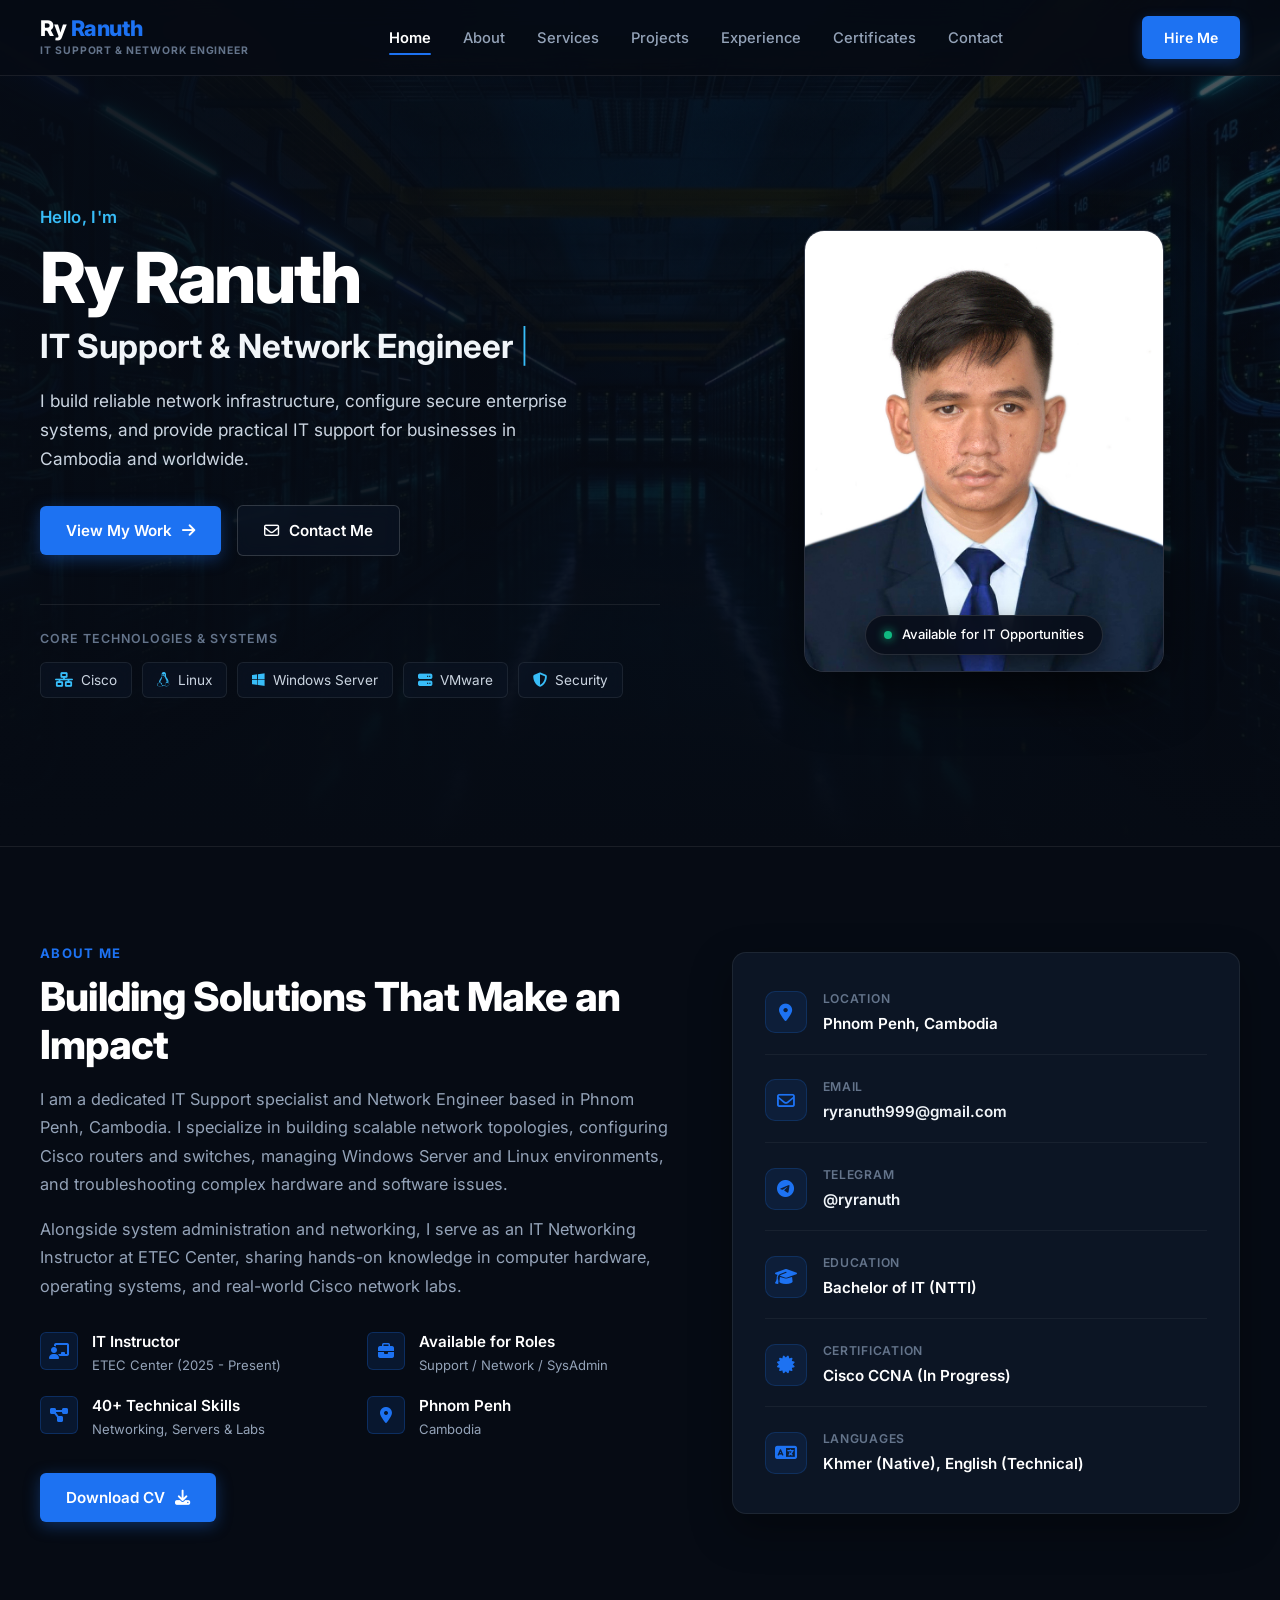
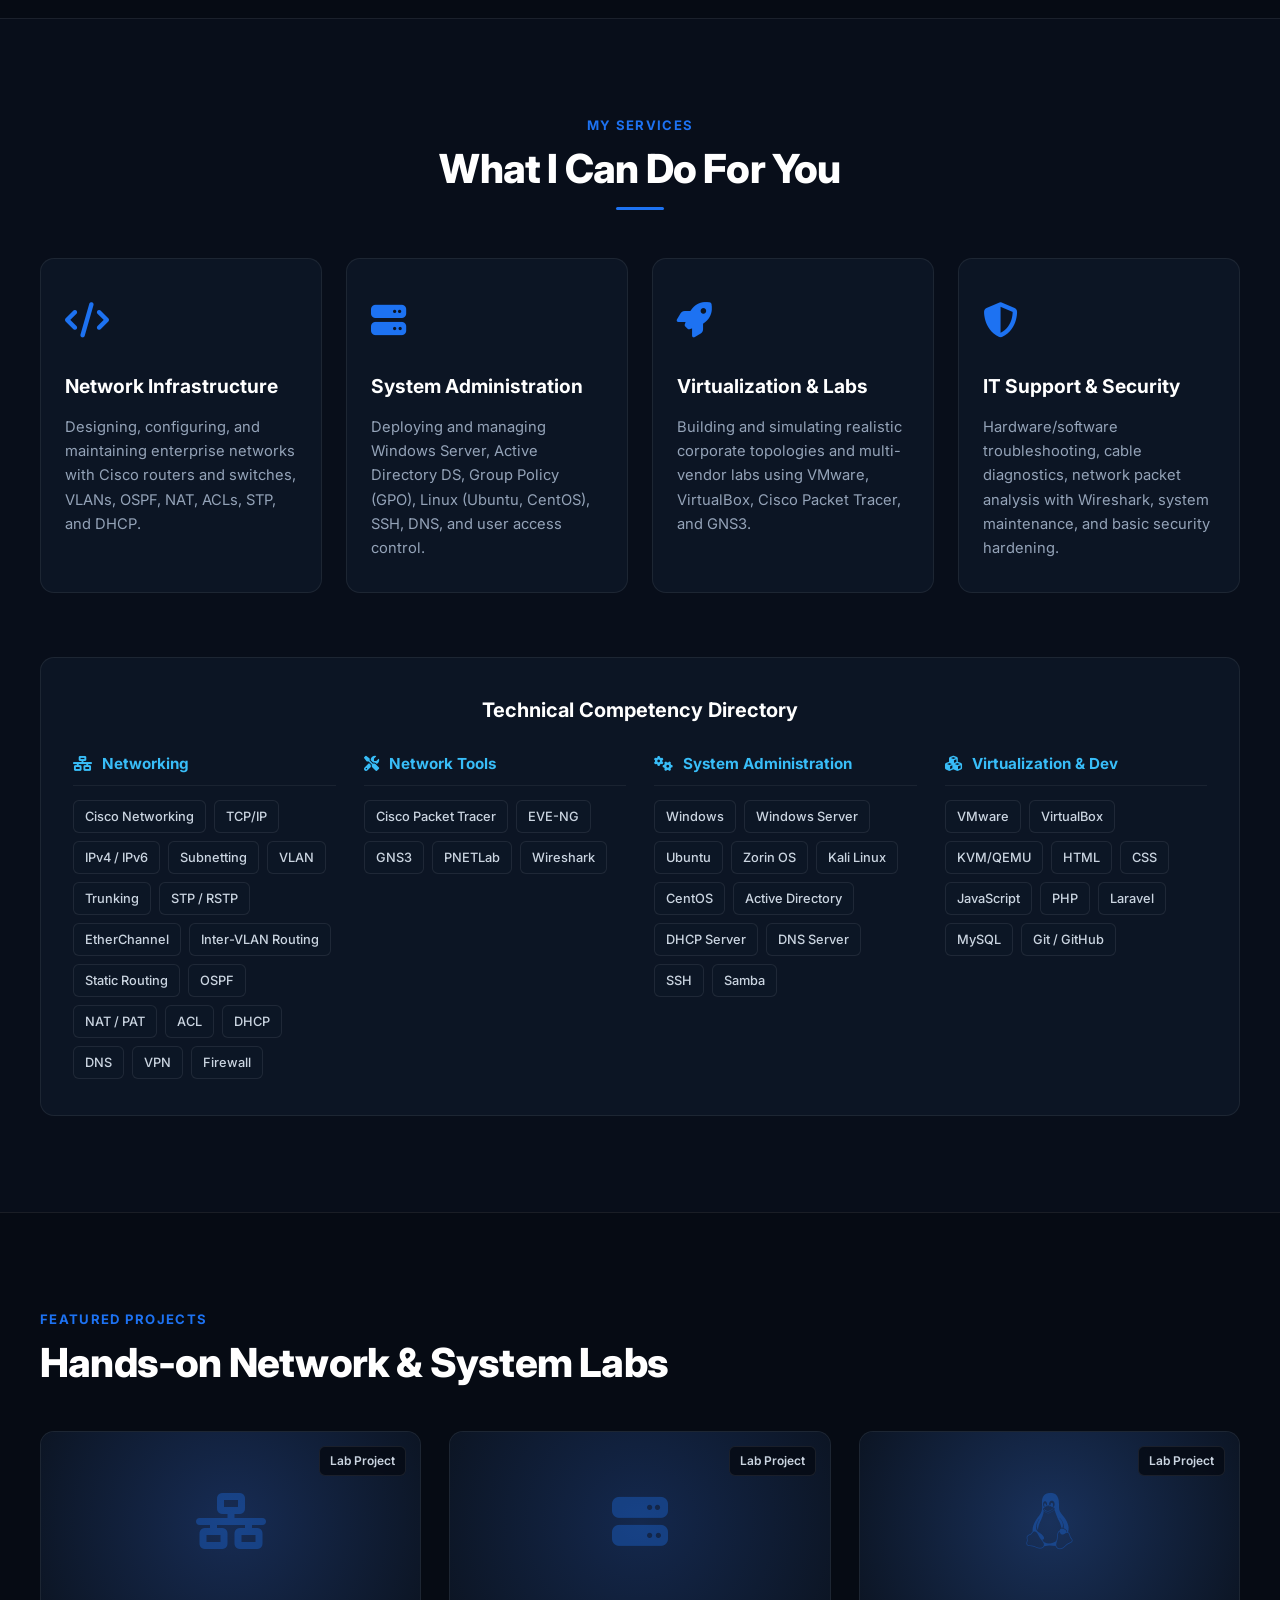
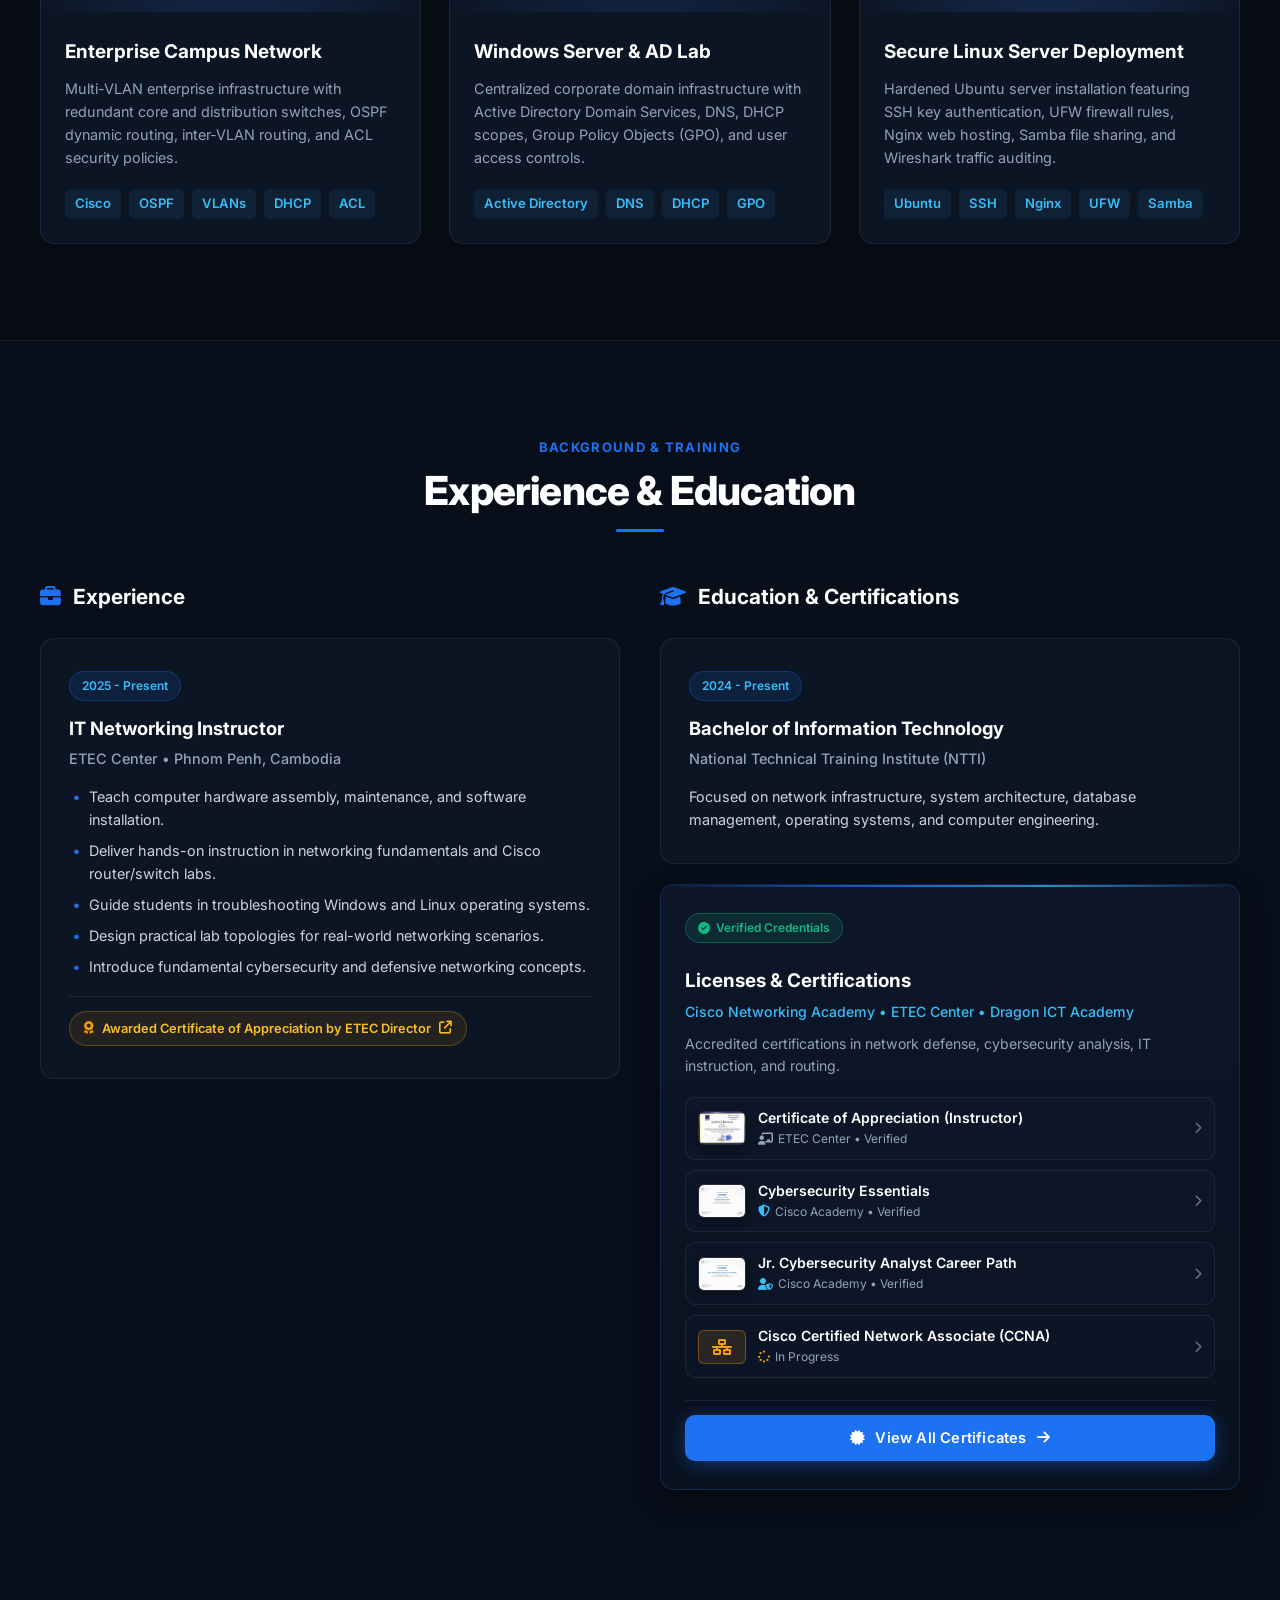
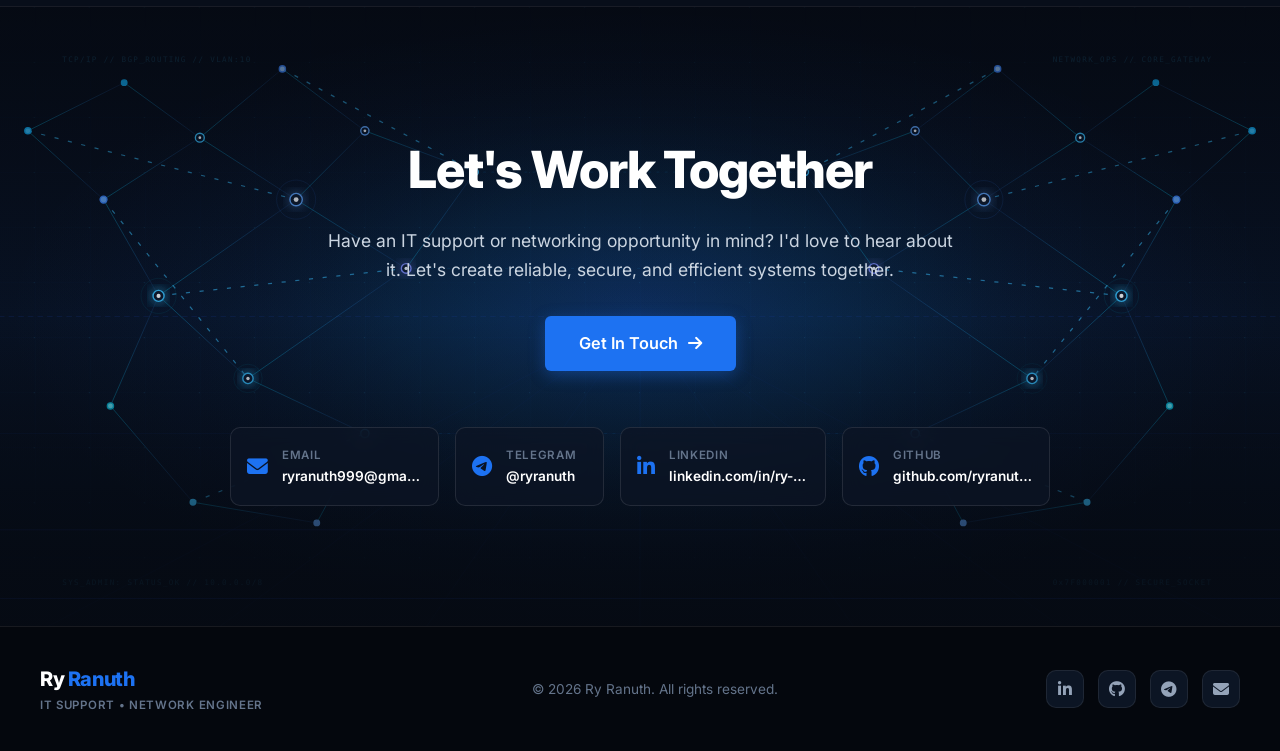
==== commit 43701034: "Enable direct download of RY RANUTH.pdf CV" ====
--- a/index.html
+++ b/index.html
@@ -147,7 +147,7 @@
             </div>
 
             <div class="about-actions">
-              <a href="#" id="downloadCv" class="btn btn-primary">
+              <a href="assets/images/RY%20RANUTH.pdf" download="RY RANUTH.pdf" target="_blank" id="downloadCv" class="btn btn-primary">
                 Download CV <i class="fa-solid fa-download"></i>
               </a>
             </div>
